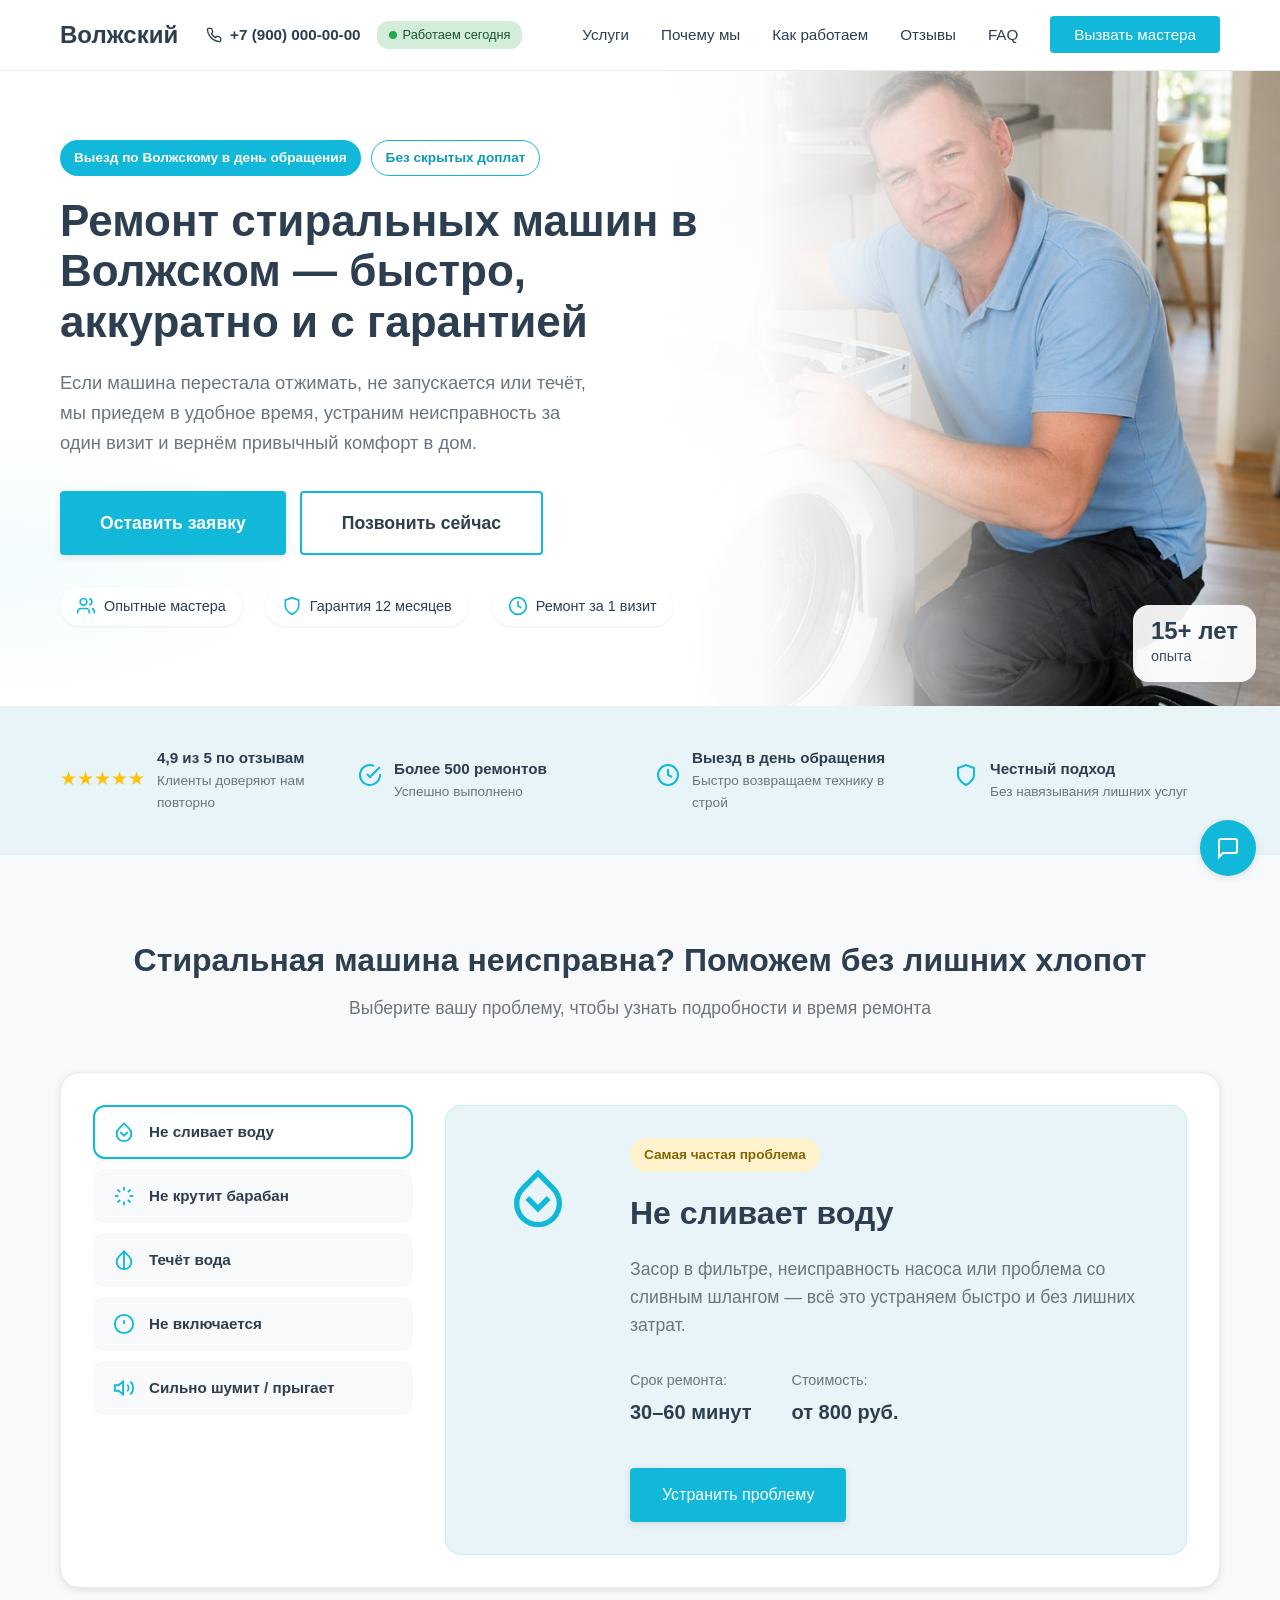
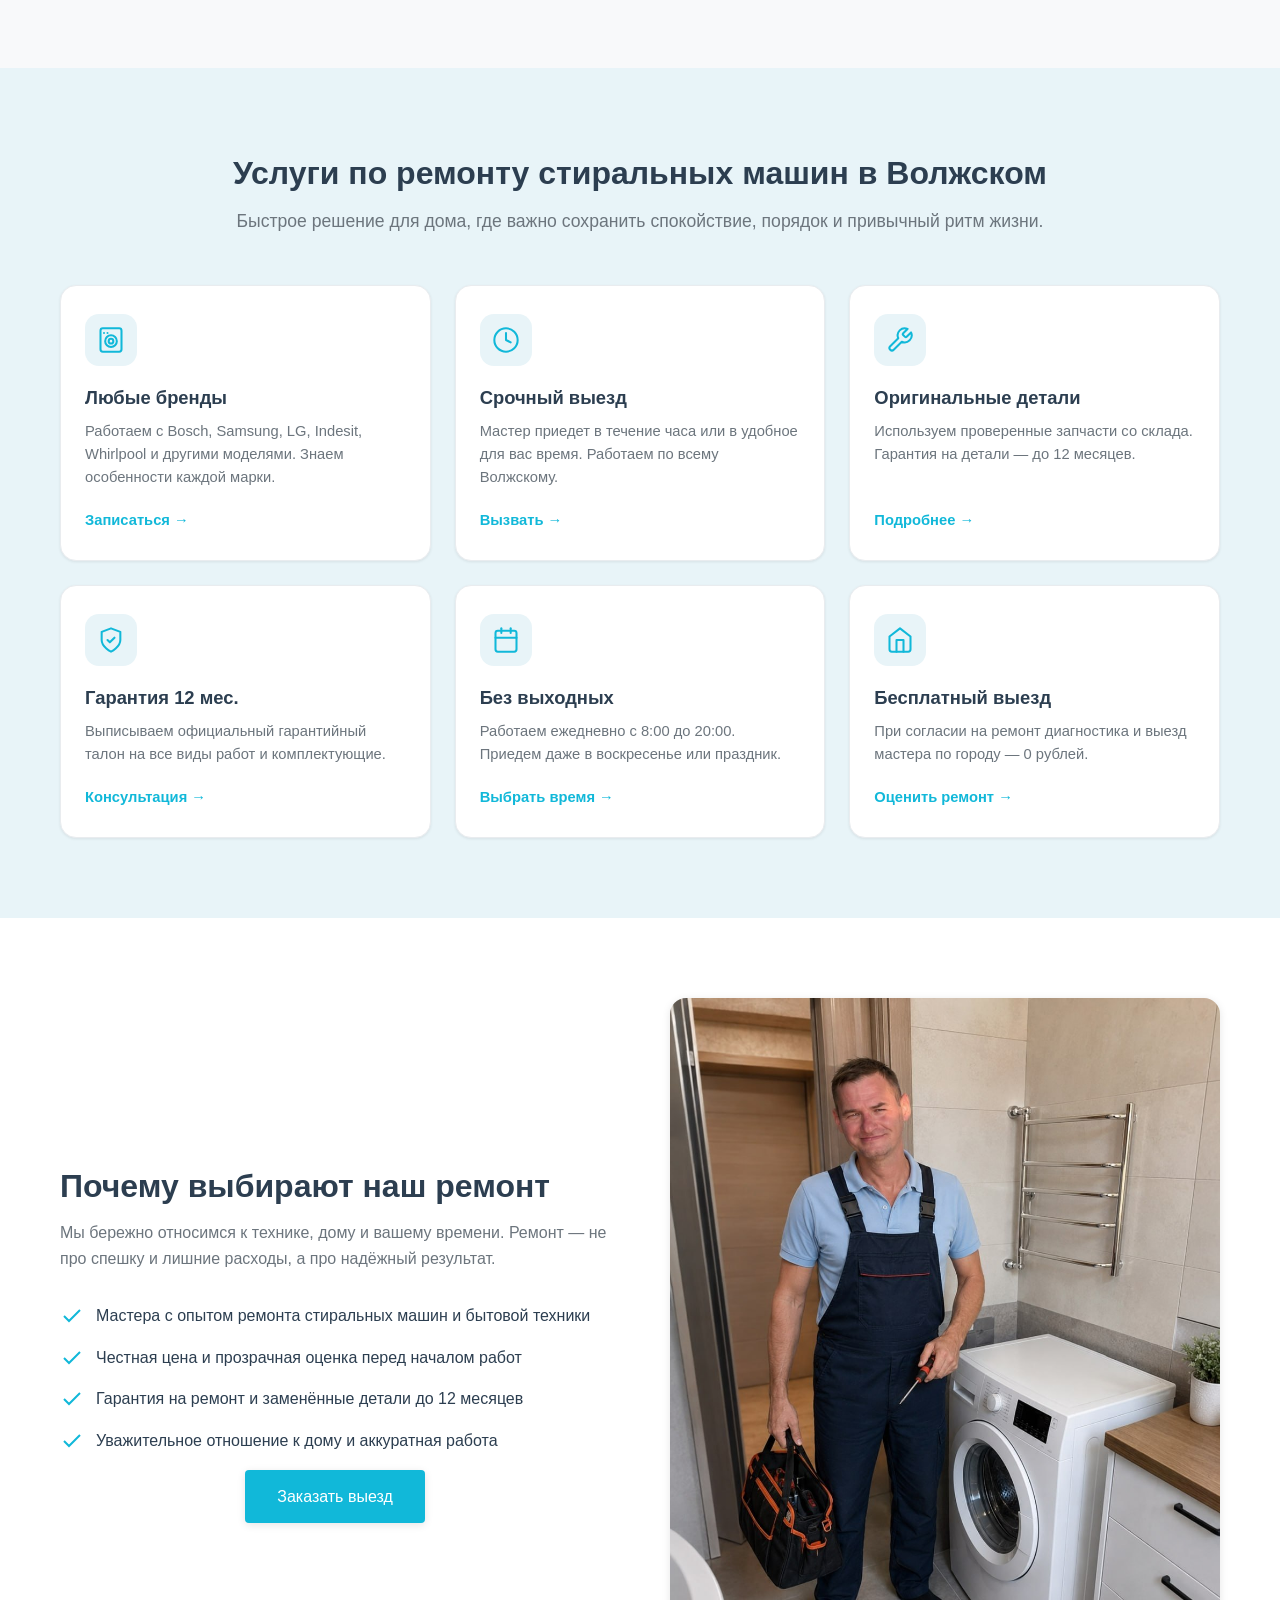
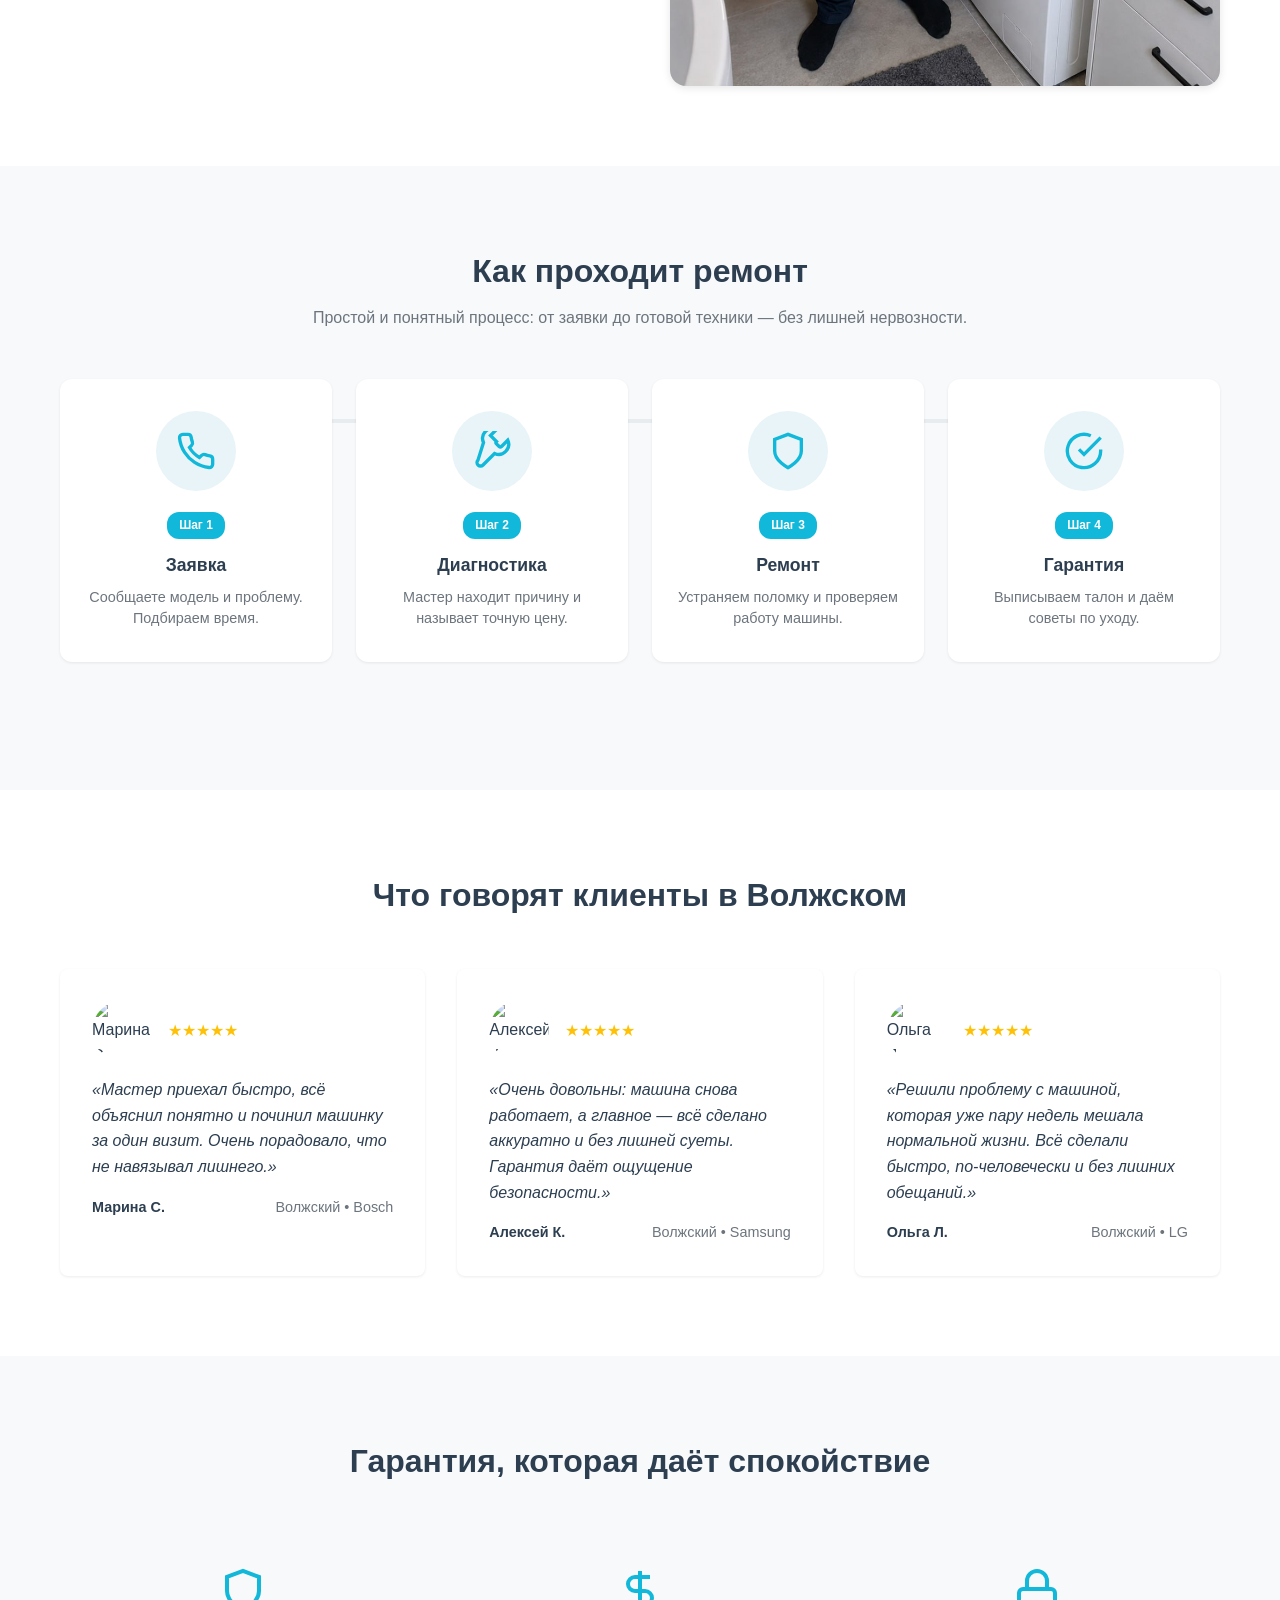
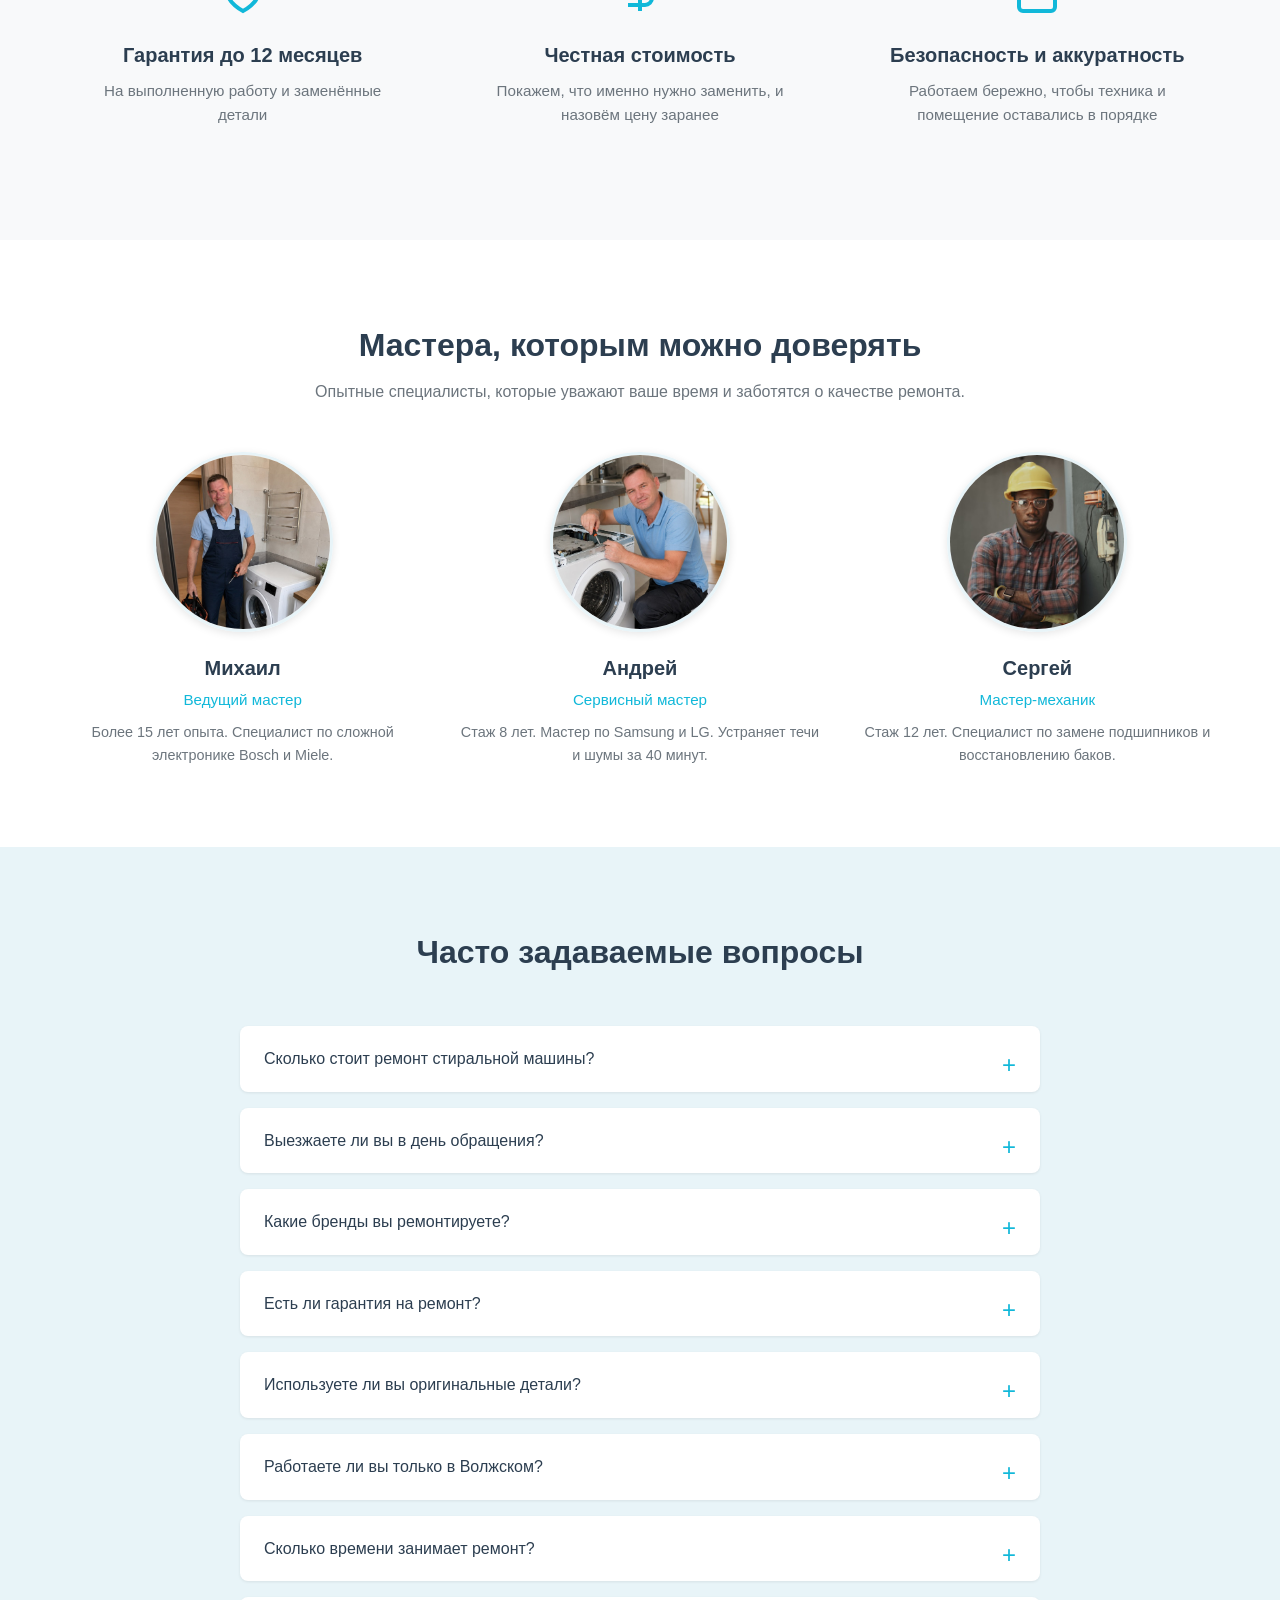
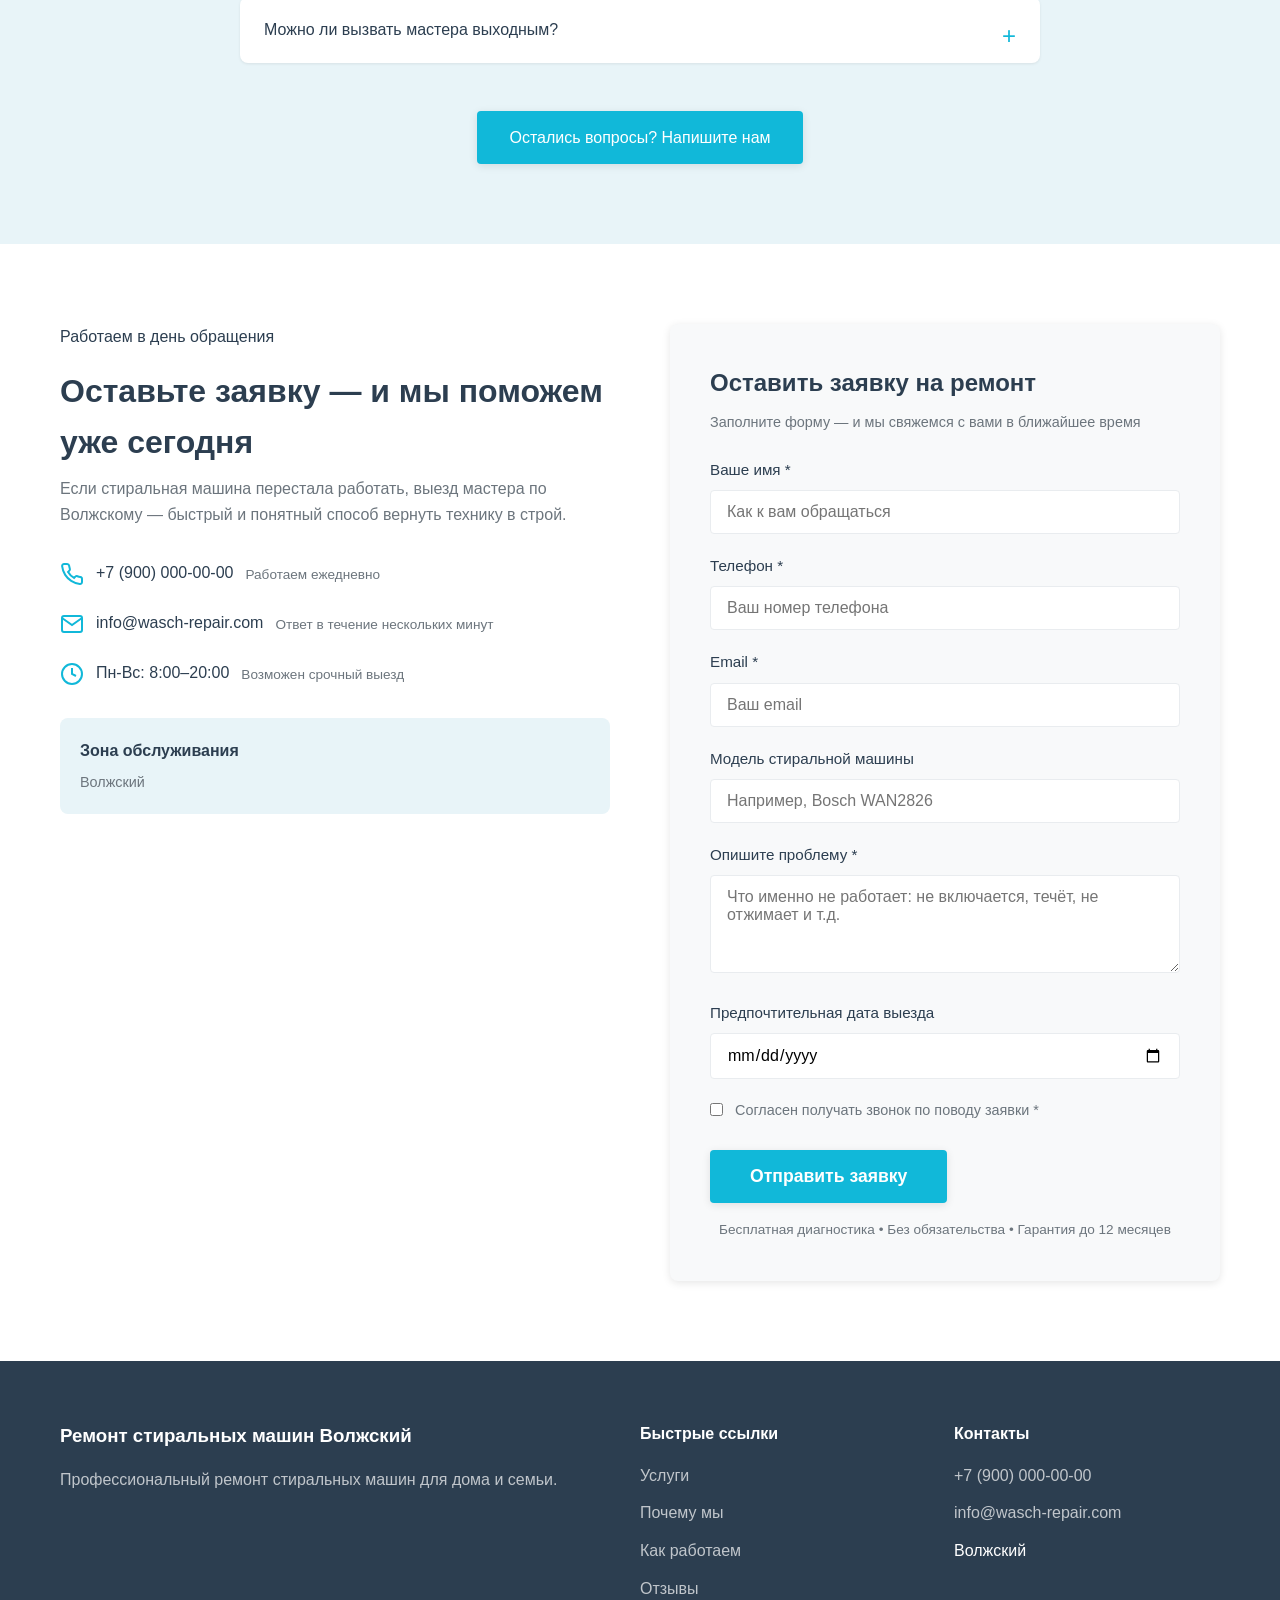
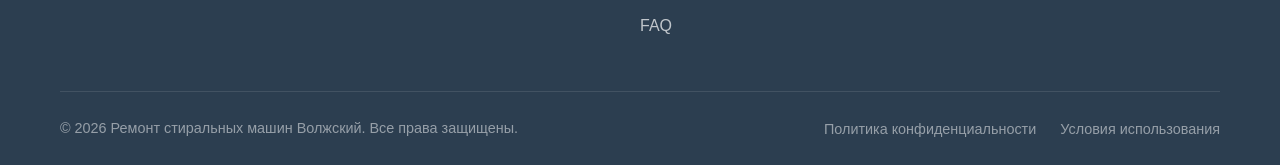
==== index.html @ 31853ef2 "first commit" ====
<!DOCTYPE html>
<html lang="ru">
<head>
    <meta charset="UTF-8">
    <meta name="viewport" content="width=device-width, initial-scale=1.0">
    <title>Ремонт стиральных машин в Волжском | Выезд мастера в день обращения | Гарантия до 12 месяцев</title>
    <meta name="description" content="Ремонт стиральных машин в Волжском. Быстро устраняем поломки, выезжаем в день обращения, используем оригинальные запчасти и даём гарантию до 12 месяцев.">
    <meta name="keywords" content="ремонт стиральных машин Волжский, ремонт стиральных машин в Волжском, мастер по стиральным машинам, выезд мастера, сервис стиральных машин">
    <link rel="canonical" href="https://wasch-repair.com/">
    
    <meta property="og:title" content="Ремонт стиральных машин в Волжском | Быстро и надежно">
    <meta property="og:description" content="Профессиональный ремонт стиральных машин в Волжском. Честная диагностика, выезд мастера и гарантия на работу.">
    <meta property="og:type" content="website">
    <meta property="og:url" content="https://wasch-repair.com/">
    <meta property="og:image" content="https://wasch-repair.com/images/og-image.jpg">
    <meta property="og:locale" content="ru_RU">
    
    <meta name="twitter:card" content="summary_large_image">
    <meta name="twitter:title" content="Ремонт стиральных машин в Волжском | Быстро и надежно">
    <meta name="twitter:description" content="Профессиональный ремонт стиральных машин в Волжском. Выезд мастера, честная цена и гарантия до 12 месяцев.">
    <meta name="twitter:image" content="https://wasch-repair.com/images/twitter-image.jpg">
    
    <meta name="robots" content="index, follow">
    <meta name="theme-color" content="#11B8D9">
    
    <link rel="stylesheet" href="styles.css">
    
    <script type="application/ld+json">
    {
        "@context": "https://schema.org",
        "@type": "LocalBusiness",
        "name": "Ремонт стиральных машин Волжский",
        "description": "Профессиональный ремонт стиральных машин в Волжском с выездом мастера и гарантией до 12 месяцев",
        "url": "https://wasch-repair.com/",
        "telephone": "+7-900-000-00-00",
        "address": {
            "@type": "PostalAddress",
            "streetAddress": "Волжский",
            "addressLocality": "Волжский",
            "postalCode": "404110",
            "addressCountry": "RU"
        },
        "areaServed": [
            {
                "@type": "City",
                "name": "Волжский"
            }
        ],
        "openingHours": "Mo-Su 08:00-20:00",
        "priceRange": "$$"
    }
    </script>
</head>
<body>
    <header class="header">
        <nav class="nav" role="navigation" aria-label="Основная навигация">
            <div class="container">
                <a href="#" class="logo">Волжский</a>
                <div class="nav-phone">
                    <a href="tel:+79000000000" class="phone-link">
                        <svg width="16" height="16" viewBox="0 0 24 24" fill="none" stroke="currentColor" stroke-width="2">
                            <path d="M22 16.92v3a2 2 0 0 1-2.18 2 19.79 19.79 0 0 1-8.63-3.07 19.5 19.5 0 0 1-6-6 19.79 19.79 0 0 1-3.07-8.67A2 2 0 0 1 4.11 2h3a2 2 0 0 1 2 1.72 12.84 12.84 0 0 0 .7 2.81 2 2 0 0 1-.45 2.11L8.09 9.91a16 16 0 0 0 6 6l1.27-1.27a2 2 0 0 1 2.11-.45 12.84 12.84 0 0 0 2.81.7A2 2 0 0 1 22 16.92z"/>
                        </svg>
                        +7 (900) 000-00-00
                    </a>
                    <span class="status-indicator">Работаем сегодня</span>
                </div>
                <ul class="nav-menu">
                    <li><a href="#services">Услуги</a></li>
                    <li><a href="#advantages">Почему мы</a></li>
                    <li><a href="#process">Как работаем</a></li>
                    <li><a href="#reviews">Отзывы</a></li>
                    <li><a href="#faq">FAQ</a></li>
                    <li><a href="#" class="nav-cta open-popup">Вызвать мастера</a></li>
                </ul>
                <button class="nav-toggle" aria-label="Открыть меню" aria-expanded="false">
                    <span></span>
                    <span></span>
                    <span></span>
                </button>
            </div>
        </nav>
    </header>

    <main>
        <section class="hero">
            <div class="hero-bg"></div>
            <div class="container">
                <div class="hero-wrapper">
                    <div class="hero-content">
                        <div class="hero-topline">
                            <span class="urgency-badge" id="heroBadge1">Выезд по Волжскому в день обращения</span>
                            <span class="urgency-badge badge-outline" id="heroBadge2">Без скрытых доплат</span>
                        </div>
                        <h1>Ремонт стиральных машин в Волжском — быстро, аккуратно и с гарантией</h1>
                        <p>Если машина перестала отжимать, не запускается или течёт, мы приедем в удобное время, устраним неисправность за один визит и вернём привычный комфорт в дом.</p>
                        <div class="hero-cta">
                            <a href="#" class="btn btn-primary btn-large open-popup">Оставить заявку</a>
                            <a href="tel:+79000000000" class="btn btn-secondary btn-large">Позвонить сейчас</a>
                        </div>
                        <div class="trust-indicators">
                            <div class="trust-item">
                                <svg width="20" height="20" viewBox="0 0 24 24" fill="none" stroke="currentColor" stroke-width="2" aria-hidden="true">
                                    <path d="M16 21v-2a4 4 0 0 0-4-4H6a4 4 0 0 0-4 4v2"/>
                                    <circle cx="9" cy="7" r="4"/>
                                    <path d="M22 21v-2a4 4 0 0 0-3-3.87"/>
                                    <path d="M16 3.13a4 4 0 0 1 0 7.75"/>
                                </svg>
                                <span>Опытные мастера</span>
                            </div>
                            <div class="trust-item">
                                <svg width="20" height="20" viewBox="0 0 24 24" fill="none" stroke="currentColor" stroke-width="2" aria-hidden="true">
                                    <path d="M12 22s8-4 8-10V5l-8-3-8 3v7c0 6 8 10 8 10z"/>
                                </svg>
                                <span>Гарантия 12 месяцев</span>
                            </div>
                            <div class="trust-item">
                                <svg width="20" height="20" viewBox="0 0 24 24" fill="none" stroke="currentColor" stroke-width="2" aria-hidden="true">
                                    <circle cx="12" cy="12" r="10"/>
                                    <polyline points="12 6 12 12 16 14"/>
                                </svg>
                                <span>Ремонт за 1 визит</span>
                            </div>
                        </div>
                    </div>
                </div>
            </div>
            <div class="hero-media">
                <img src="img/photo_2026-08-08_15-05-25.jpg" alt="Мастер ремонтирует стиральную машину на дому" loading="eager" width="600" height="500">
                <div class="experience-badge">
                    <strong>15+ лет</strong>
                    <span>опыта</span>
                </div>
            </div>
        </section>

        <section class="trust-bar">
            <div class="container">
                <div class="trust-bar-items">
                    <div class="trust-bar-item">
                        <div class="trust-bar-icon">★★★★★</div>
                        <div class="trust-bar-text">
                            <strong>4,9 из 5 по отзывам</strong>
                            <span>Клиенты доверяют нам повторно</span>
                        </div>
                    </div>
                    <div class="trust-bar-item">
                        <div class="trust-bar-icon">
                            <svg width="24" height="24" viewBox="0 0 24 24" fill="none" stroke="currentColor" stroke-width="2">
                                <path d="M22 11.08V12a10 10 0 1 1-5.93-9.14"/>
                                <polyline points="22 4 12 14.01 9 11.01"/>
                            </svg>
                        </div>
                        <div class="trust-bar-text">
                            <strong>Более 500 ремонтов</strong>
                            <span>Успешно выполнено</span>
                        </div>
                    </div>
                    <div class="trust-bar-item">
                        <div class="trust-bar-icon">
                            <svg width="24" height="24" viewBox="0 0 24 24" fill="none" stroke="currentColor" stroke-width="2">
                                <circle cx="12" cy="12" r="10"/>
                                <polyline points="12 6 12 12 16 14"/>
                            </svg>
                        </div>
                        <div class="trust-bar-text">
                            <strong>Выезд в день обращения</strong>
                            <span>Быстро возвращаем технику в строй</span>
                        </div>
                    </div>
                    <div class="trust-bar-item">
                        <div class="trust-bar-icon">
                            <svg width="24" height="24" viewBox="0 0 24 24" fill="none" stroke="currentColor" stroke-width="2">
                                <path d="M12 22s8-4 8-10V5l-8-3-8 3v7c0 6 8 10 8 10z"/>
                            </svg>
                        </div>
                        <div class="trust-bar-text">
                            <strong>Честный подход</strong>
                            <span>Без навязывания лишних услуг</span>
                        </div>
                    </div>
                </div>
            </div>
        </section>

        <section class="problem">
            <div class="container">
                <div class="section-header">
                    <h2>Стиральная машина неисправна? Поможем без лишних хлопот</h2>
                    <p>Выберите вашу проблему, чтобы узнать подробности и время ремонта</p>
                </div>
                
                <div class="problem-interactive" role="tablist" aria-label="Выбор неисправности">
                    <div class="problem-selector">
                        <button class="problem-btn active" type="button" role="tab" aria-selected="true" aria-controls="problemDisplay" data-problem="no-drain">
                            <svg width="24" height="24" viewBox="0 0 24 24" fill="none" stroke="currentColor" stroke-width="2"><path d="M12 2.69l5.66 5.66a8 8 0 1 1-11.31 0z"/><path d="M16 12l-4 4-4-4"/></svg>
                            <span>Не сливает воду</span>
                        </button>
                        <button class="problem-btn" type="button" role="tab" aria-selected="false" aria-controls="problemDisplay" data-problem="no-spin">
                            <svg width="24" height="24" viewBox="0 0 24 24" fill="none" stroke="currentColor" stroke-width="2"><path d="M12 2v4"/><path d="M12 18v4"/><path d="M4.93 4.93l2.83 2.83"/><path d="M16.24 16.24l2.83 2.83"/><path d="M2 12h4"/><path d="M18 12h4"/><path d="M4.93 19.07l2.83-2.83"/><path d="M16.24 7.76l2.83-2.83"/></svg>
                            <span>Не крутит барабан</span>
                        </button>
                        <button class="problem-btn" type="button" role="tab" aria-selected="false" aria-controls="problemDisplay" data-problem="leak">
                            <svg width="24" height="24" viewBox="0 0 24 24" fill="none" stroke="currentColor" stroke-width="2"><path d="M12 2.69l5.66 5.66a8 8 0 1 1-11.31 0z"/><path d="M12 2v20"/></svg>
                            <span>Течёт вода</span>
                        </button>
                        <button class="problem-btn" type="button" role="tab" aria-selected="false" aria-controls="problemDisplay" data-problem="no-power">
                            <svg width="24" height="24" viewBox="0 0 24 24" fill="none" stroke="currentColor" stroke-width="2"><circle cx="12" cy="12" r="10"/><line x1="12" y1="8" x2="12" y2="12"/><line x1="12" y1="16" x2="12.01" y2="16"/></svg>
                            <span>Не включается</span>
                        </button>
                        <button class="problem-btn" type="button" role="tab" aria-selected="false" aria-controls="problemDisplay" data-problem="noise">
                            <svg width="24" height="24" viewBox="0 0 24 24" fill="none" stroke="currentColor" stroke-width="2"><path d="M11 5L6 9H2v6h4l5 4V5z"/><path d="M19.07 4.93a10 10 0 0 1 0 14.14M15.54 8.46a5 5 0 0 1 0 7.07"/></svg>
                            <span>Сильно шумит / прыгает</span>
                        </button>
                    </div>
                    
                    <div class="problem-display" id="problemDisplay" role="tabpanel" aria-live="polite">
                        <div class="display-content">
                            <div class="display-icon">
                                <svg width="64" height="64" viewBox="0 0 24 24" fill="none" stroke="currentColor" stroke-width="2"><path d="M12 2.69l5.66 5.66a8 8 0 1 1-11.31 0z"/><path d="M16 12l-4 4-4-4"/></svg>
                            </div>
                            <div class="display-text">
                                <div class="featured-tag">Самая частая проблема</div>
                                <h3>Не сливает воду</h3>
                                <p>Засор в фильтре, неисправность насоса или проблема со сливным шлангом — всё это устраняем быстро и без лишних затрат.</p>
                                <div class="repair-stats">
                                    <div class="stat-item">
                                        <span>Срок ремонта:</span>
                                        <strong>30–60 минут</strong>
                                    </div>
                                    <div class="stat-item">
                                        <span>Стоимость:</span>
                                        <strong>от 800 руб.</strong>
                                    </div>
                                </div>
                                <a href="#" class="btn btn-primary open-popup">Устранить проблему</a>
                            </div>
                        </div>
                    </div>
                </div>
            </div>
        </section>

        <section id="services" class="services">
            <div class="container">
                <div class="section-header">
                    <h2>Услуги по ремонту стиральных машин в Волжском</h2>
                    <p>Быстрое решение для дома, где важно сохранить спокойствие, порядок и привычный ритм жизни.</p>
                </div>
                <div class="services-grid">
                    <article class="service-card">
                        <div class="service-icon-box" aria-hidden="true">
                            <svg width="28" height="28" viewBox="0 0 24 24" fill="none" stroke="currentColor" stroke-width="1.75" stroke-linecap="round" stroke-linejoin="round">
                                <rect x="3" y="2" width="18" height="20" rx="2"/>
                                <circle cx="12" cy="13" r="5"/>
                                <circle cx="12" cy="13" r="2"/>
                                <line x1="6" y1="6" x2="6.01" y2="6"/>
                                <line x1="9" y1="6" x2="9.01" y2="6"/>
                            </svg>
                        </div>
                        <h3>Любые бренды</h3>
                        <p>Работаем с Bosch, Samsung, LG, Indesit, Whirlpool и другими моделями. Знаем особенности каждой марки.</p>
                        <a href="#" class="service-link open-popup">Записаться →</a>
                    </article>
                    <article class="service-card">
                        <div class="service-icon-box" aria-hidden="true">
                            <svg width="28" height="28" viewBox="0 0 24 24" fill="none" stroke="currentColor" stroke-width="1.75" stroke-linecap="round" stroke-linejoin="round">
                                <circle cx="12" cy="12" r="10"/>
                                <polyline points="12 6 12 12 16 14"/>
                            </svg>
                        </div>
                        <h3>Срочный выезд</h3>
                        <p>Мастер приедет в течение часа или в удобное для вас время. Работаем по всему Волжскому.</p>
                        <a href="#" class="service-link open-popup">Вызвать →</a>
                    </article>
                    <article class="service-card">
                        <div class="service-icon-box" aria-hidden="true">
                            <svg width="28" height="28" viewBox="0 0 24 24" fill="none" stroke="currentColor" stroke-width="1.75" stroke-linecap="round" stroke-linejoin="round">
                                <path d="M14.7 6.3a1 1 0 0 0 0 1.4l1.6 1.6a1 1 0 0 0 1.4 0l3.77-3.77a6 6 0 0 1-7.94 7.94l-6.91 6.91a2.12 2.12 0 0 1-3-3l6.91-6.91a6 6 0 0 1 7.94-7.94l-3.76 3.76z"/>
                            </svg>
                        </div>
                        <h3>Оригинальные детали</h3>
                        <p>Используем проверенные запчасти со склада. Гарантия на детали — до 12 месяцев.</p>
                        <a href="#" class="service-link open-popup">Подробнее →</a>
                    </article>
                    <article class="service-card">
                        <div class="service-icon-box" aria-hidden="true">
                            <svg width="28" height="28" viewBox="0 0 24 24" fill="none" stroke="currentColor" stroke-width="1.75" stroke-linecap="round" stroke-linejoin="round">
                                <path d="M12 22s8-4 8-10V5l-8-3-8 3v7c0 6 8 10 8 10z"/>
                                <polyline points="9 12 11 14 15 10"/>
                            </svg>
                        </div>
                        <h3>Гарантия 12 мес.</h3>
                        <p>Выписываем официальный гарантийный талон на все виды работ и комплектующие.</p>
                        <a href="#" class="service-link open-popup">Консультация →</a>
                    </article>
                    <article class="service-card">
                        <div class="service-icon-box" aria-hidden="true">
                            <svg width="28" height="28" viewBox="0 0 24 24" fill="none" stroke="currentColor" stroke-width="1.75" stroke-linecap="round" stroke-linejoin="round">
                                <rect x="3" y="4" width="18" height="18" rx="2"/>
                                <line x1="16" y1="2" x2="16" y2="6"/>
                                <line x1="8" y1="2" x2="8" y2="6"/>
                                <line x1="3" y1="10" x2="21" y2="10"/>
                            </svg>
                        </div>
                        <h3>Без выходных</h3>
                        <p>Работаем ежедневно с 8:00 до 20:00. Приедем даже в воскресенье или праздник.</p>
                        <a href="#" class="service-link open-popup">Выбрать время →</a>
                    </article>
                    <article class="service-card">
                        <div class="service-icon-box" aria-hidden="true">
                            <svg width="28" height="28" viewBox="0 0 24 24" fill="none" stroke="currentColor" stroke-width="1.75" stroke-linecap="round" stroke-linejoin="round">
                                <path d="M3 9l9-7 9 7v11a2 2 0 0 1-2 2H5a2 2 0 0 1-2-2z"/>
                                <polyline points="9 22 9 12 15 12 15 22"/>
                            </svg>
                        </div>
                        <h3>Бесплатный выезд</h3>
                        <p>При согласии на ремонт диагностика и выезд мастера по городу — 0 рублей.</p>
                        <a href="#" class="service-link open-popup">Оценить ремонт →</a>
                    </article>
                </div>
            </div>
        </section>

        <section id="advantages" class="advantages">
            <div class="container">
                <div class="advantages-content">
                    <div class="advantages-text">
                        <h2>Почему выбирают наш ремонт</h2>
                        <p>Мы бережно относимся к технике, дому и вашему времени. Ремонт — не про спешку и лишние расходы, а про надёжный результат.</p>
                        <ul class="advantages-list">
                            <li>
                                <svg width="24" height="24" viewBox="0 0 24 24" fill="none" stroke="currentColor" stroke-width="2">
                                    <polyline points="20 6 9 17 4 12"/>
                                </svg>
                                <span>Мастера с опытом ремонта стиральных машин и бытовой техники</span>
                            </li>
                            <li>
                                <svg width="24" height="24" viewBox="0 0 24 24" fill="none" stroke="currentColor" stroke-width="2">
                                    <polyline points="20 6 9 17 4 12"/>
                                </svg>
                                <span>Честная цена и прозрачная оценка перед началом работ</span>
                            </li>
                            <li>
                                <svg width="24" height="24" viewBox="0 0 24 24" fill="none" stroke="currentColor" stroke-width="2">
                                    <polyline points="20 6 9 17 4 12"/>
                                </svg>
                                <span>Гарантия на ремонт и заменённые детали до 12 месяцев</span>
                            </li>
                            <li>
                                <svg width="24" height="24" viewBox="0 0 24 24" fill="none" stroke="currentColor" stroke-width="2">
                                    <polyline points="20 6 9 17 4 12"/>
                                </svg>
                                <span>Уважительное отношение к дому и аккуратная работа</span>
                            </li>
                        </ul>
                        <div class="section-cta">
                            <a href="#" class="btn btn-primary open-popup">Заказать выезд</a>
                        </div>
                    </div>
                    <div class="advantages-image">
                        <img src="img/photo-work.jpg" alt="Мастер с инструментами готов к выезду" loading="lazy" width="500" height="600" id="advantagesImage">
                    </div>
                </div>
            </div>
        </section>

        <section id="process" class="process">
            <div class="container">
                <h2>Как проходит ремонт</h2>
                <p>Простой и понятный процесс: от заявки до готовой техники — без лишней нервозности.</p>
                <div class="process-timeline">
                    <div class="timeline-line"></div>
                    <div class="process-card">
                        <div class="process-visual">
                            <svg width="40" height="40" viewBox="0 0 24 24" fill="none" stroke="currentColor" stroke-width="2">
                                <path d="M22 16.92v3a2 2 0 0 1-2.18 2 19.79 19.79 0 0 1-8.63-3.07 19.5 19.5 0 0 1-6-6 19.79 19.79 0 0 1-3.07-8.67A2 2 0 0 1 4.11 2h3a2 2 0 0 1 2 1.72 12.84 12.84 0 0 0 .7 2.81 2 2 0 0 1-.45 2.11L8.09 9.91a16 16 0 0 0 6 6l1.27-1.27a2 2 0 0 1 2.11-.45 12.84 12.84 0 0 0 2.81.7A2 2 0 0 1 22 16.92z"/>
                            </svg>
                        </div>
                        <div class="process-content">
                            <div class="step-badge">Шаг 1</div>
                            <h3>Заявка</h3>
                            <p>Сообщаете модель и проблему. Подбираем время.</p>
                        </div>
                    </div>
                    <div class="process-card">
                        <div class="process-visual">
                            <svg width="40" height="40" viewBox="0 0 24 24" fill="none" stroke="currentColor" stroke-width="2">
                                <path d="M14.7 6.3a1 1 0 0 0 0 1.4l1.6 1.6a1 1 0 0 0 1.4 0l3.77-3.77a6 6 0 0 1-7.94 7.94l-6.91 6.91a2.12 2.12 0 0 1-3-3L6.91 6.91a6 6 0 0 1 7.94-7.94l-3.76 3.76z"/>
                            </svg>
                        </div>
                        <div class="process-content">
                            <div class="step-badge">Шаг 2</div>
                            <h3>Диагностика</h3>
                            <p>Мастер находит причину и называет точную цену.</p>
                        </div>
                    </div>
                    <div class="process-card">
                        <div class="process-visual">
                            <svg width="40" height="40" viewBox="0 0 24 24" fill="none" stroke="currentColor" stroke-width="2">
                                <path d="M12 22s8-4 8-10V5l-8-3-8 3v7c0 6 8 10 8 10z"/>
                            </svg>
                        </div>
                        <div class="process-content">
                            <div class="step-badge">Шаг 3</div>
                            <h3>Ремонт</h3>
                            <p>Устраняем поломку и проверяем работу машины.</p>
                        </div>
                    </div>
                    <div class="process-card">
                        <div class="process-visual">
                            <svg width="40" height="40" viewBox="0 0 24 24" fill="none" stroke="currentColor" stroke-width="2">
                                <path d="M22 11.08V12a10 10 0 1 1-5.93-9.14"/>
                                <polyline points="22 4 12 14.01 9 11.01"/>
                            </svg>
                        </div>
                        <div class="process-content">
                            <div class="step-badge">Шаг 4</div>
                            <h3>Гарантия</h3>
                            <p>Выписываем талон и даём советы по уходу.</p>
                        </div>
                    </div>
                </div>
            </div>
        </section>

        <section id="reviews" class="reviews">
            <div class="container">
                <h2>Что говорят клиенты в Волжском</h2>
                <div class="reviews-grid">
                    <article class="review-card">
                        <div class="review-header">
                            <div class="review-avatar">
                                <img src="https://images.unsplash.com/photo-1494790108377-be9c29b29330?w=60&h=60&fit=crop&crop=face" alt="Марина С." loading="lazy" width="60" height="60">
                            </div>
                            <div class="review-rating">
                                ★★★★★
                            </div>
                        </div>
                        <p>«Мастер приехал быстро, всё объяснил понятно и починил машинку за один визит. Очень порадовало, что не навязывал лишнего.»</p>
                        <div class="review-author">
                            <span>Марина С.</span>
                            <span>Волжский • Bosch</span>
                        </div>
                    </article>
                    <article class="review-card">
                        <div class="review-header">
                            <div class="review-avatar">
                                <img src="https://images.unsplash.com/photo-1507003211169-0a1dd7228f2d?w=60&h=60&fit=crop&crop=face" alt="Алексей К." loading="lazy" width="60" height="60">
                            </div>
                            <div class="review-rating">
                                ★★★★★
                            </div>
                        </div>
                        <p>«Очень довольны: машина снова работает, а главное — всё сделано аккуратно и без лишней суеты. Гарантия даёт ощущение безопасности.»</p>
                        <div class="review-author">
                            <span>Алексей К.</span>
                            <span>Волжский • Samsung</span>
                        </div>
                    </article>
                    <article class="review-card">
                        <div class="review-header">
                            <div class="review-avatar">
                                <img src="https://images.unsplash.com/photo-1438761681033-6461ffad8d80?w=60&h=60&fit=crop&crop=face" alt="Ольга Л." loading="lazy" width="60" height="60">
                            </div>
                            <div class="review-rating">
                                ★★★★★
                            </div>
                        </div>
                        <p>«Решили проблему с машиной, которая уже пару недель мешала нормальной жизни. Всё сделали быстро, по-человечески и без лишних обещаний.»</p>
                        <div class="review-author">
                            <span>Ольга Л.</span>
                            <span>Волжский • LG</span>
                        </div>
                    </article>
                </div>
            </div>
        </section>

        <section class="guarantees">
            <div class="container">
                <h2>Гарантия, которая даёт спокойствие</h2>
                <div class="guarantees-grid">
                    <div class="guarantee-item">
                        <svg width="48" height="48" viewBox="0 0 24 24" fill="none" stroke="currentColor" stroke-width="2">
                            <path d="M12 22s8-4 8-10V5l-8-3-8 3v7c0 6 8 10 8 10z"/>
                        </svg>
                        <h3>Гарантия до 12 месяцев</h3>
                        <p>На выполненную работу и заменённые детали</p>
                    </div>
                    <div class="guarantee-item">
                        <svg width="48" height="48" viewBox="0 0 24 24" fill="none" stroke="currentColor" stroke-width="2">
                            <path d="M12 2v20M17 5H9.5a3.5 3.5 0 0 0 0 7h5a3.5 3.5 0 0 1 0 7H6"/>
                        </svg>
                        <h3>Честная стоимость</h3>
                        <p>Покажем, что именно нужно заменить, и назовём цену заранее</p>
                    </div>
                    <div class="guarantee-item">
                        <svg width="48" height="48" viewBox="0 0 24 24" fill="none" stroke="currentColor" stroke-width="2">
                            <rect x="3" y="11" width="18" height="11" rx="2" ry="2"/>
                            <path d="M7 11V7a5 5 0 0 1 10 0v4"/>
                        </svg>
                        <h3>Безопасность и аккуратность</h3>
                        <p>Работаем бережно, чтобы техника и помещение оставались в порядке</p>
                    </div>
                </div>
            </div>
        </section>

        <section class="team">
            <div class="container">
                <h2>Мастера, которым можно доверять</h2>
                <p>Опытные специалисты, которые уважают ваше время и заботятся о качестве ремонта.</p>
                <div class="team-grid" id="teamGrid">
                    <div class="team-member">
                        <div class="team-photo">
                            <img src="img/photo-work.jpg" alt="Михаил — ведущий мастер" loading="lazy" width="200" height="200">
                        </div>
                        <h3>Михаил</h3>
                        <p class="team-role">Ведущий мастер</p>
                        <p class="team-bio">Более 15 лет опыта. Специалист по сложной электронике Bosch и Miele.</p>
                    </div>
                    <div class="team-member">
                        <div class="team-photo">
                            <img src="img/photo_2026-08-08_15-05-25.jpg" alt="Андрей — сервисный мастер" loading="lazy" width="200" height="200">
                        </div>
                        <h3>Андрей</h3>
                        <p class="team-role">Сервисный мастер</p>
                        <p class="team-bio">Стаж 8 лет. Мастер по Samsung и LG. Устраняет течи и шумы за 40 минут.</p>
                    </div>
                    <div class="team-member">
                        <div class="team-photo">
                            <img src="img/team-sergey.jpg" alt="Сергей — мастер-механик" loading="lazy" width="200" height="200">
                        </div>
                        <h3>Сергей</h3>
                        <p class="team-role">Мастер-механик</p>
                        <p class="team-bio">Стаж 12 лет. Специалист по замене подшипников и восстановлению баков.</p>
                    </div>
                </div>
            </div>
        </section>

        <section id="faq" class="faq">
            <div class="container">
                <h2>Часто задаваемые вопросы</h2>
                <div class="faq-list">
                    <details class="faq-item">
                        <summary>Сколько стоит ремонт стиральной машины?</summary>
                        <p>Стоимость зависит от неисправности и типа деталей. Мы предварительно оцениваем проблему и называем цену до начала работ, без скрытых доплат.</p>
                    </details>
                    <details class="faq-item">
                        <summary>Выезжаете ли вы в день обращения?</summary>
                        <p>Да. Для большинства ремонтов мы стараемся приехать в этот же день, чтобы вы не ждали несколько дней без техники.</p>
                    </details>
                    <details class="faq-item">
                        <summary>Какие бренды вы ремонтируете?</summary>
                        <p>Работаем со стиральными машинами Bosch, Samsung, LG, Indesit, Whirlpool, Electrolux, Candy и многими другими.</p>
                    </details>
                    <details class="faq-item">
                        <summary>Есть ли гарантия на ремонт?</summary>
                        <p>Да. На выполненные работы и заменённые детали предоставляется гарантия до 12 месяцев.</p>
                    </details>
                    <details class="faq-item">
                        <summary>Используете ли вы оригинальные детали?</summary>
                        <p>Да. Мы используем качественные детали, чтобы ремонт был надёжным и служил долго.</p>
                    </details>
                    <details class="faq-item">
                        <summary>Работаете ли вы только в Волжском?</summary>
                        <p>Да, основная зона обслуживания — Волжский. Если у вас есть вопрос по адресу, уточните его у нашего менеджера.</p>
                    </details>
                    <details class="faq-item">
                        <summary>Сколько времени занимает ремонт?</summary>
                        <p>Большинство поломок устраняются за один визит. Время зависит от сложности и наличия нужной детали.</p>
                    </details>
                    <details class="faq-item">
                        <summary>Можно ли вызвать мастера выходным?</summary>
                        <p>Да. Мы подбираем удобное время и стараемся быть гибкими, чтобы ремонт не мешал вашему расписанию.</p>
                    </details>
                </div>
                <div class="section-cta">
                    <a href="#" class="btn btn-primary open-popup">Остались вопросы? Напишите нам</a>
                </div>
            </div>
        </section>

        <section id="contact" class="contact">
            <div class="container">
                <div class="contact-content">
                    <div class="contact-info">
                        <div class="contact-urgency">
                            <span class="urgency-badge-large">Работаем в день обращения</span>
                        </div>
                        <h2>Оставьте заявку — и мы поможем уже сегодня</h2>
                        <p>Если стиральная машина перестала работать, выезд мастера по Волжскому — быстрый и понятный способ вернуть технику в строй.</p>
                        <div class="contact-details">
                            <div class="contact-item">
                                <svg width="24" height="24" viewBox="0 0 24 24" fill="none" stroke="currentColor" stroke-width="2">
                                    <path d="M22 16.92v3a2 2 0 0 1-2.18 2 19.79 19.79 0 0 1-8.63-3.07 19.5 19.5 0 0 1-6-6 19.79 19.79 0 0 1-3.07-8.67A2 2 0 0 1 4.11 2h3a2 2 0 0 1 2 1.72 12.84 12.84 0 0 0 .7 2.81 2 2 0 0 1-.45 2.11L8.09 9.91a16 16 0 0 0 6 6l1.27-1.27a2 2 0 0 1 2.11-.45 12.84 12.84 0 0 0 2.81.7A2 2 0 0 1 22 16.92z"/>
                                </svg>
                                <a href="tel:+79000000000">+7 (900) 000-00-00</a>
                                <span class="contact-note">Работаем ежедневно</span>
                            </div>
                            <div class="contact-item">
                                <svg width="24" height="24" viewBox="0 0 24 24" fill="none" stroke="currentColor" stroke-width="2">
                                    <path d="M4 4h16c1.1 0 2 .9 2 2v12c0 1.1-.9 2-2 2H4c-1.1 0-2-.9-2-2V6c0-1.1.9-2 2-2z"/>
                                    <polyline points="22,6 12,13 2,6"/>
                                </svg>
                                <a href="mailto:info@wasch-repair.com">info@wasch-repair.com</a>
                                <span class="contact-note">Ответ в течение нескольких минут</span>
                            </div>
                            <div class="contact-item">
                                <svg width="24" height="24" viewBox="0 0 24 24" fill="none" stroke="currentColor" stroke-width="2">
                                    <circle cx="12" cy="12" r="10"/>
                                    <polyline points="12 6 12 12 16 14"/>
                                </svg>
                                <span>Пн-Вс: 8:00–20:00</span>
                                <span class="contact-note">Возможен срочный выезд</span>
                            </div>
                        </div>
                        <div class="service-areas">
                            <h4>Зона обслуживания</h4>
                            <p>Волжский</p>
                        </div>
                    </div>
                    <form class="contact-form" action="#" method="POST">
                        <h3>Оставить заявку на ремонт</h3>
                        <p class="form-subtitle">Заполните форму — и мы свяжемся с вами в ближайшее время</p>
                        <div class="form-group">
                            <label for="name">Ваше имя *</label>
                            <input type="text" id="name" name="name" required placeholder="Как к вам обращаться">
                        </div>
                        <div class="form-group">
                            <label for="phone">Телефон *</label>
                            <input type="tel" id="phone" name="phone" required placeholder="Ваш номер телефона">
                        </div>
                        <div class="form-group">
                            <label for="email">Email *</label>
                            <input type="email" id="email" name="email" required placeholder="Ваш email">
                        </div>
                        <div class="form-group">
                            <label for="model">Модель стиральной машины</label>
                            <input type="text" id="model" name="model" placeholder="Например, Bosch WAN2826">
                        </div>
                        <div class="form-group">
                            <label for="problem">Опишите проблему *</label>
                            <textarea id="problem" name="problem" rows="4" required placeholder="Что именно не работает: не включается, течёт, не отжимает и т.д."></textarea>
                        </div>
                        <div class="form-group">
                            <label for="date">Предпочтительная дата выезда</label>
                            <input type="date" id="date" name="date">
                        </div>
                        <div class="form-group checkbox-group">
                            <input type="checkbox" id="consent" name="consent" required>
                            <label for="consent">Согласен получать звонок по поводу заявки *</label>
                        </div>
                        <button type="submit" class="btn btn-primary btn-large">Отправить заявку</button>
                        <p class="form-note">Бесплатная диагностика • Без обязательства • Гарантия до 12 месяцев</p>
                    </form>
                </div>
            </div>
        </section>
    </main>

    <footer class="footer">
        <div class="container">
            <div class="footer-content">
                <div class="footer-section">
                    <h3>Ремонт стиральных машин Волжский</h3>
                    <p>Профессиональный ремонт стиральных машин для дома и семьи.</p>
                </div>
                <div class="footer-section">
                    <h4>Быстрые ссылки</h4>
                    <ul>
                        <li><a href="#services">Услуги</a></li>
                        <li><a href="#advantages">Почему мы</a></li>
                        <li><a href="#process">Как работаем</a></li>
                        <li><a href="#reviews">Отзывы</a></li>
                        <li><a href="#faq">FAQ</a></li>
                    </ul>
                </div>
                <div class="footer-section">
                    <h4>Контакты</h4>
                    <ul>
                        <li><a href="tel:+79000000000">+7 (900) 000-00-00</a></li>
                        <li><a href="mailto:info@wasch-repair.com">info@wasch-repair.com</a></li>
                        <li>Волжский</li>
                    </ul>
                </div>
            </div>
            <div class="footer-bottom">
                <p>&copy; 2026 Ремонт стиральных машин Волжский. Все права защищены.</p>
                <ul class="footer-legal">
                    <li><a href="#">Политика конфиденциальности</a></li>
                    <li><a href="#">Условия использования</a></li>
                </ul>
            </div>
        </div>
    </footer>

    <div class="floating-widget" id="floatingWidget">
        <button class="widget-toggle" id="widgetToggle" aria-label="Открыть форму заявки">
            <svg width="24" height="24" viewBox="0 0 24 24" fill="none" stroke="currentColor" stroke-width="2">
                <path d="M21 15a2 2 0 0 1-2 2H7l-4 4V5a2 2 0 0 1 2-2h14a2 2 0 0 1 2 2z"/>
            </svg>
        </button>
    </div>

    <div class="popup-modal" id="popupModal">
        <div class="popup-overlay" id="popupOverlay"></div>
        <div class="popup-content">
            <button class="popup-close" id="popupClose" aria-label="Закрыть">
                <svg width="24" height="24" viewBox="0 0 24 24" fill="none" stroke="currentColor" stroke-width="2">
                    <line x1="18" y1="6" x2="6" y2="18"/>
                    <line x1="6" y1="6" x2="18" y2="18"/>
                </svg>
            </button>
            <h3>Быстрая заявка</h3>
            <p>Оставьте свои контактные данные, и мы перезвоним вам в течение 15 минут</p>
            <form action="#" method="POST" class="popup-form">
                <div class="form-group">
                    <input type="text" name="name" placeholder="Ваше имя" required>
                </div>
                <div class="form-group">
                    <input type="tel" name="phone" placeholder="Ваш телефон" required>
                </div>
                <button type="submit" class="btn btn-primary btn-full">Отправить заявку</button>
            </form>
            <a href="#contact" class="popup-full-form">Опишите проблему в большой форме</a>
        </div>
    </div>

    <div class="mobile-cta" id="mobileCta">
        <a href="tel:+79000000000" class="btn btn-primary btn-full">
            <svg width="20" height="20" viewBox="0 0 24 24" fill="none" stroke="currentColor" stroke-width="2">
                <path d="M22 16.92v3a2 2 0 0 1-2.18 2 19.79 19.79 0 0 1-8.63-3.07 19.5 19.5 0 0 1-6-6 19.79 19.79 0 0 1-3.07-8.67A2 2 0 0 1 4.11 2h3a2 2 0 0 1 2 1.72 12.84 12.84 0 0 0 .7 2.81 2 2 0 0 1-.45 2.11L8.09 9.91a16 16 0 0 0 6 6l1.27-1.27a2 2 0 0 1 2.11-.45 12.84 12.84 0 0 0 2.81.7A2 2 0 0 1 22 16.92z"/>
            </svg>
            Позвонить
        </a>
    </div>

    <script src="script.js"></script>
</body>
</html>
---- styles.css ----
:root {
    --primary-white: #ffffff;
    --secondary-gray: #f8f9fa;
    --accent-color: #11B8D9;
    --accent-dark: #0e9ab8;
    --text-dark: #2c3e50;
    --text-light: #6c757d;
    --border-color: #e9ecef;
    --shadow-sm: 0 1px 3px rgba(0,0,0,0.08);
    --shadow-md: 0 2px 8px rgba(0,0,0,0.1);
    --shadow-lg: 0 4px 16px rgba(0,0,0,0.12);
    --transition: all 0.2s ease;
    --light-blue: #e8f4f8;
}

* {
    margin: 0;
    padding: 0;
    box-sizing: border-box;
}

html {
    scroll-behavior: smooth;
}

body {
    font-family: -apple-system, BlinkMacSystemFont, 'Segoe UI', Roboto, Oxygen, Ubuntu, sans-serif;
    line-height: 1.6;
    color: var(--text-dark);
    background-color: var(--primary-white);
    -webkit-font-smoothing: antialiased;
}

.container {
    max-width: 1200px;
    margin: 0 auto;
    padding: 0 20px;
}

img {
    max-width: 100%;
    height: auto;
    display: block;
}

a {
    color: var(--accent-color);
    text-decoration: none;
    transition: var(--transition);
}

a:hover {
    color: var(--accent-dark);
}

button {
    cursor: pointer;
    border: none;
    background: none;
    font-family: inherit;
}

.header {
    position: fixed;
    top: 0;
    left: 0;
    right: 0;
    background: var(--primary-white);
    border-bottom: 1px solid var(--border-color);
    z-index: 1000;
}

.nav {
    padding: 16px 0;
}

@media (max-width: 768px) {
    .nav {
        padding: 12px 0;
    }
}

.nav .container {
    display: flex;
    justify-content: space-between;
    align-items: center;
}

.logo {
    font-size: 1.5rem;
    font-weight: 600;
    color: var(--text-dark);
}

.nav-phone {
    display: flex;
    align-items: center;
    gap: 16px;
    margin-right: 32px;
}

.phone-link {
    display: flex;
    align-items: center;
    gap: 8px;
    color: var(--text-dark);
    font-weight: 600;
    font-size: 0.95rem;
}

.phone-link:hover {
    color: var(--accent-color);
}

.status-indicator {
    display: flex;
    align-items: center;
    gap: 6px;
    font-size: 0.8rem;
    color: #155724;
    background: #d4edda;
    padding: 4px 12px;
    border-radius: 12px;
}

.status-indicator::before {
    content: '';
    width: 8px;
    height: 8px;
    background: #28a745;
    border-radius: 50%;
    animation: pulse 2s infinite;
}

@keyframes pulse {
    0%, 100% { opacity: 1; }
    50% { opacity: 0.5; }
}

.nav-menu {
    display: flex;
    list-style: none;
    gap: 32px;
    align-items: center;
}

.nav-menu a {
    color: var(--text-dark);
    font-size: 0.95rem;
}

.nav-menu a:hover {
    color: var(--accent-color);
}

.nav-cta {
    background: var(--accent-color);
    color: var(--primary-white) !important;
    padding: 10px 24px;
    border-radius: 4px;
    font-weight: 500;
}

.nav-cta:hover {
    background: var(--accent-dark);
    color: var(--primary-white) !important;
}

.nav-toggle {
    display: none;
    flex-direction: column;
    gap: 4px;
    padding: 8px;
}

.nav-toggle span {
    width: 24px;
    height: 2px;
    background: var(--text-dark);
    transition: var(--transition);
}

.hero {
    position: relative;
    min-height: 650px;
    padding: 140px 0 80px;
    background: var(--primary-white);
    overflow: hidden;
}

.hero-bg {
    position: absolute;
    inset: 0;
    background:
        radial-gradient(
            ellipse 80% 60% at 100% 20%,
            rgba(17, 184, 217, 0.08) 0%,
            transparent 60%
        ),
        radial-gradient(
            ellipse 50% 40% at 0% 80%,
            rgba(17, 184, 217, 0.05) 0%,
            transparent 50%
        );
    pointer-events: none;
}

.hero-wrapper {
    position: relative;
    z-index: 5;
    min-height: 470px;
}

.hero-topline {
    display: flex;
    flex-wrap: wrap;
    gap: 10px;
    margin-bottom: 20px;
}

.urgency-badge {
    display: inline-flex;
    align-items: center;
    padding: 6px 14px;
    background: var(--accent-color);
    color: var(--primary-white);
    font-size: 0.85rem;
    font-weight: 600;
    border-radius: 20px;
}

.urgency-badge.badge-outline {
    background: transparent;
    color: var(--accent-dark);
    border: 1.5px solid var(--accent-color);
}

.hero-content {
    position: relative;
    z-index: 5;
    width: 58%;
    max-width: 680px;
}

.hero-content h1 {
    font-size: 2.75rem;
    font-weight: 800;
    margin-bottom: 20px;
    line-height: 1.15;
    color: var(--text-dark);
}

.hero-content p {
    font-size: 1.15rem;
    color: var(--text-light);
    margin-bottom: 32px;
    max-width: 540px;
    line-height: 1.65;
}

.hero-cta {
    display: flex;
    flex-wrap: wrap;
    gap: 14px;
    margin-bottom: 32px;
}

.hero-media {
    position: absolute;
    top: 0;
    right: 0;
    bottom: 0;
    width: min(54vw, 900px);
    overflow: hidden;
    z-index: 1;
}

.hero-media::before {
    content: "";
    position: absolute;
    inset: 0;
    z-index: 2;
    background: linear-gradient(
        90deg,
        #fff 0%,
        #fff 10%,
        rgba(255,255,255,.98) 25%,
        rgba(255,255,255,.85) 38%,
        rgba(255,255,255,.55) 50%,
        rgba(255,255,255,.2) 62%,
        transparent 75%
    );
    pointer-events: none;
}

.hero-media > img {
    width: 100%;
    height: 100%;
    display: block;
    object-fit: cover;
    object-position: center top;
}

.experience-badge {
    position: absolute;
    right: 24px;
    bottom: 24px;
    z-index: 3;
    display: inline-flex;
    flex-direction: column;
    gap: 2px;
    padding: 14px 18px;
    background: rgba(255,255,255,.92);
    color: var(--text-dark);
    border-radius: 16px;
    box-shadow: 0 18px 35px rgba(0,0,0,.14);
    pointer-events: auto;
}

.experience-badge strong {
    font-size: 1.5rem;
    font-weight: 700;
    line-height: 1;
}

.experience-badge span {
    font-size: 0.9rem;
    opacity: 0.9;
}

/* Problem Section - Interactive */
.section-header {
    text-align: center;
    margin-bottom: 50px;
}

.section-header h2 {
    font-size: 2.5rem;
    margin-bottom: 12px;
}

.section-header p {
    color: var(--text-light);
    font-size: 1.1rem;
}

.problem-interactive {
    display: grid;
    grid-template-columns: minmax(260px, 320px) 1fr;
    gap: 32px;
    background: var(--primary-white);
    padding: 32px;
    border-radius: 20px;
    box-shadow: var(--shadow-md);
    border: 1px solid var(--border-color);
}

.problem-selector {
    display: flex;
    flex-direction: column;
    gap: 10px;
}

.problem-btn {
    display: flex;
    align-items: center;
    gap: 14px;
    padding: 14px 18px;
    border-radius: 12px;
    background: var(--secondary-gray);
    color: var(--text-dark);
    font-weight: 600;
    font-size: 0.95rem;
    text-align: left;
    transition: var(--transition);
    border: 2px solid transparent;
    width: 100%;
}

.problem-btn svg {
    color: var(--accent-color);
    flex-shrink: 0;
    width: 22px;
    height: 22px;
}

.problem-btn:hover {
    background: var(--light-blue);
}

.problem-btn.active {
    background: var(--primary-white);
    border-color: var(--accent-color);
    box-shadow: var(--shadow-sm);
}

.problem-btn:focus-visible {
    outline: 2px solid var(--accent-color);
    outline-offset: 2px;
}

.problem-display {
    padding: 32px;
    min-height: 360px;
    display: flex;
    align-items: center;
    background: var(--light-blue);
    border-radius: 16px;
    border: 1px solid rgba(17, 184, 217, 0.15);
}

.display-content {
    display: flex;
    gap: 32px;
    width: 100%;
    animation: fadeIn 0.35s ease;
}

@keyframes fadeIn {
    from { opacity: 0; transform: translateY(10px); }
    to { opacity: 1; transform: translateY(0); }
}

.display-icon {
    width: 120px;
    height: 120px;
    background: var(--light-blue);
    border-radius: 24px;
    display: flex;
    align-items: center;
    justify-content: center;
    color: var(--accent-color);
    flex-shrink: 0;
}

.featured-tag {
    display: inline-block;
    background: #fff3cd;
    color: #856404;
    padding: 6px 14px;
    border-radius: 20px;
    font-size: 0.85rem;
    font-weight: 700;
    margin-bottom: 16px;
}

.display-text h3 {
    font-size: 2rem;
    margin-bottom: 16px;
}

.display-text p {
    font-size: 1.1rem;
    color: var(--text-light);
    margin-bottom: 30px;
    line-height: 1.6;
}

.repair-stats {
    display: flex;
    gap: 40px;
    margin-bottom: 40px;
}

.stat-item {
    display: flex;
    flex-direction: column;
    gap: 4px;
}

.stat-item span {
    font-size: 0.9rem;
    color: var(--text-light);
}

.stat-item strong {
    font-size: 1.25rem;
    color: var(--text-dark);
}

/* Services Grid */
.services-grid {
    display: grid;
    grid-template-columns: repeat(3, 1fr);
    gap: 24px;
    align-items: stretch;
}

.service-card {
    background: var(--primary-white);
    padding: 28px 24px;
    border-radius: 16px;
    box-shadow: var(--shadow-sm);
    transition: var(--transition);
    text-align: left;
    display: flex;
    flex-direction: column;
    border: 1px solid var(--border-color);
    height: 100%;
}

.service-card:hover {
    transform: translateY(-4px);
    box-shadow: var(--shadow-md);
    border-color: rgba(17, 184, 217, 0.3);
}

.service-icon-box {
    width: 52px;
    height: 52px;
    background: var(--light-blue);
    color: var(--accent-color);
    border-radius: 14px;
    display: flex;
    align-items: center;
    justify-content: center;
    margin-bottom: 20px;
    flex-shrink: 0;
}

.service-card h3 {
    font-size: 1.15rem;
    margin-bottom: 10px;
    line-height: 1.3;
}

.service-card p {
    color: var(--text-light);
    font-size: 0.92rem;
    margin-bottom: 20px;
    line-height: 1.55;
    flex-grow: 1;
}

.service-link {
    font-weight: 600;
    color: var(--accent-color);
    text-decoration: none;
    font-size: 0.92rem;
    margin-top: auto;
}

.service-link:hover {
    color: var(--accent-dark);
    text-decoration: underline;
}

@media (min-width: 769px) and (max-width: 1024px) {
    .hero {
        min-height: auto;
        padding: 128px 0 60px;
    }

    .hero-wrapper {
        min-height: auto;
        text-align: left;
        display: flex;
        flex-direction: column;
    }

    .hero-content {
        width: 100%;
        max-width: 100%;
    }

    .hero-media {
        position: relative;
        width: min(100%, 760px);
        height: min(40vw, 420px);
        margin: 36px 0 0;
        z-index: 2;
    }

    .hero-media::before {
        background: linear-gradient(
            180deg,
            rgba(255,255,255,.95) 0%,
            rgba(255,255,255,.8) 18%,
            rgba(255,255,255,.35) 42%,
            transparent 70%
        );
    }

    .hero-topline {
        justify-content: flex-start;
    }
    
    .hero-content h1 {
        font-size: 2.4rem;
    }
    
    .hero-content p {
        margin: 0 0 32px;
    }

    .hero-cta {
        justify-content: flex-start;
    }

    .trust-indicators {
        justify-content: flex-start;
    }
    
    .problem-interactive {
        grid-template-columns: 1fr;
        padding: 24px;
    }
    
    .problem-selector {
        display: grid;
        grid-template-columns: repeat(2, 1fr);
        gap: 8px;
    }
    
    .problem-btn {
        flex-direction: column;
        text-align: center;
        padding: 12px 10px;
        font-size: 0.85rem;
        gap: 8px;
    }

    .problem-btn span {
        line-height: 1.2;
    }
    
    .services-grid {
        grid-template-columns: repeat(2, 1fr);
    }
}

@media (max-width: 768px) {
    .hero {
        min-height: auto;
        padding: 120px 0 60px;
        overflow-x: hidden;
    }

    .hero-wrapper {
        min-height: auto;
        text-align: center;
        display: flex;
        flex-direction: column;
    }

    .hero-content {
        width: 100%;
        max-width: none;
    }

    .hero-topline {
        justify-content: center;
    }

    .hero-content h1 {
        font-size: 1.85rem;
    }

    .hero-content p {
        margin: 0 auto 32px;
        max-width: 100%;
    }

    .hero-cta {
        justify-content: center;
    }

    .trust-indicators {
        justify-content: center;
    }

    .hero-media {
        position: relative;
        width: 100vw;
        height: clamp(260px, 56vw, 360px);
        margin: 32px 0 0;
        margin-left: calc(50% - 50vw);
        z-index: 2;
    }

    .hero-media::before {
        background: linear-gradient(
            180deg,
            rgba(255,255,255,.92) 0%,
            rgba(255,255,255,.75) 20%,
            rgba(255,255,255,.22) 45%,
            transparent 70%
        );
    }

    .hero-media > img {
        object-position: center 20%;
    }

    .experience-badge {
        right: 16px;
        bottom: 16px;
        padding: 12px 14px;
    }

    .hero-cta .btn {
        width: 100%;
    }
    
    .problem-selector {
        grid-template-columns: 1fr;
    }

    .problem-display {
        padding: 24px 20px;
        min-height: auto;
    }
    
    .display-content {
        flex-direction: column;
        align-items: center;
        text-align: center;
        gap: 20px;
    }

    .display-icon {
        width: 80px;
        height: 80px;
    }

    .display-icon svg {
        width: 40px;
        height: 40px;
    }

    .display-text h3 {
        font-size: 1.5rem;
    }
    
    .repair-stats {
        justify-content: center;
        flex-wrap: wrap;
        gap: 20px;
    }
    
    .services-grid {
        grid-template-columns: 1fr;
    }
}

.btn {
    display: inline-flex;
    align-items: center;
    justify-content: center;
    padding: 14px 32px;
    border-radius: 4px;
    font-weight: 500;
    font-size: 1rem;
    transition: var(--transition);
    text-decoration: none;
}

.btn-large {
    padding: 16px 40px;
    font-size: 1.1rem;
    font-weight: 600;
}

.btn-primary {
    background: var(--accent-color);
    color: var(--primary-white);
    box-shadow: var(--shadow-md);
}

.btn-primary:hover {
    background: var(--accent-dark);
    color: var(--primary-white);
    transform: translateY(-2px);
    box-shadow: var(--shadow-lg);
}

.btn-secondary {
    background: var(--primary-white);
    color: var(--text-dark);
    border: 2px solid var(--accent-color);
}

.btn-secondary:hover {
    background: var(--accent-color);
    color: var(--primary-white);
}

.btn-small {
    padding: 10px 20px;
    font-size: 0.9rem;
}

.btn-full {
    width: 100%;
    justify-content: center;
    gap: 8px;
}

.trust-indicators {
    display: flex;
    gap: 24px;
    flex-wrap: wrap;
}

@media (max-width: 768px) {
    .trust-indicators {
        flex-direction: column;
        gap: 12px;
    }

    .trust-item {
        width: 100%;
        justify-content: center;
    }
}

.trust-item {
    display: flex;
    align-items: center;
    gap: 8px;
    font-size: 0.9rem;
    color: var(--text-dark);
    background: rgba(255,255,255,0.9);
    padding: 8px 16px;
    border-radius: 20px;
    box-shadow: var(--shadow-sm);
}

.trust-item svg {
    color: var(--accent-color);
}

.trust-bar {
    padding: 40px 0;
    background: var(--light-blue);
    border-bottom: 1px solid var(--border-color);
}

.trust-bar-items {
    display: flex;
    justify-content: space-between;
    gap: 32px;
    flex-wrap: wrap;
}

.trust-bar-item {
    display: flex;
    align-items: center;
    gap: 12px;
    flex: 1;
    min-width: 180px;
}

.trust-bar-icon {
    font-size: 1.2rem;
    color: #ffc107;
    flex-shrink: 0;
}

.trust-bar-icon svg {
    color: var(--accent-color);
}

.trust-bar-text {
    display: flex;
    flex-direction: column;
}

.trust-bar-text strong {
    font-size: 0.95rem;
    color: var(--text-dark);
}

.trust-bar-text span {
    font-size: 0.85rem;
    color: var(--text-light);
}

.problem {
    padding: 80px 0;
    background: var(--secondary-gray);
}

.problem h2 {
    font-size: 2rem;
    font-weight: 700;
    margin-bottom: 8px;
    text-align: center;
}

.problem > .container > p {
    text-align: center;
    color: var(--text-light);
    margin-bottom: 48px;
}

.problem-dashboard {
    display: grid;
    grid-template-columns: 1.5fr 1fr 1fr;
    gap: 24px;
    margin-bottom: 48px;
}

.problem-featured {
    background: var(--primary-white);
    padding: 40px;
    border-radius: 12px;
    box-shadow: var(--shadow-md);
    position: relative;
    border: 2px solid var(--accent-color);
}

.featured-badge {
    position: absolute;
    top: -12px;
    right: 20px;
    background: var(--accent-color);
    color: var(--primary-white);
    padding: 6px 16px;
    border-radius: 20px;
    font-size: 0.8rem;
    font-weight: 600;
}

.problem-featured svg {
    color: var(--accent-color);
    margin-bottom: 20px;
}

.problem-featured h3 {
    font-size: 1.5rem;
    margin-bottom: 12px;
}

.problem-featured p {
    color: var(--text-light);
    margin-bottom: 20px;
}

.repair-time {
    display: flex;
    align-items: center;
    gap: 8px;
    margin-bottom: 24px;
    padding: 12px;
    background: var(--light-blue);
    border-radius: 8px;
}

.repair-time span {
    color: var(--text-light);
    font-size: 0.9rem;
}

.repair-time strong {
    color: var(--accent-color);
    font-size: 0.95rem;
}

.problem-secondary,
.problem-tertiary {
    display: flex;
    flex-direction: column;
    gap: 16px;
}

.problem-item-small {
    background: var(--primary-white);
    padding: 20px;
    border-radius: 8px;
    box-shadow: var(--shadow-sm);
    display: flex;
    align-items: center;
    gap: 16px;
    transition: var(--transition);
}

.problem-item-small:hover {
    box-shadow: var(--shadow-md);
    transform: translateY(-2px);
}

.problem-item-small svg {
    color: var(--accent-color);
    flex-shrink: 0;
}

.problem-item-small h4 {
    font-size: 1rem;
    margin-bottom: 4px;
}

.problem-item-small span {
    color: var(--text-light);
    font-size: 0.85rem;
}

.cta-card {
    background: var(--light-blue);
    border: 2px dashed var(--accent-color);
}

.cta-card p {
    color: var(--text-dark);
    font-weight: 500;
    margin-bottom: 12px;
}

.services {
    padding: 80px 0;
    background: var(--light-blue);
}

.services h2 {
    font-size: 2rem;
    font-weight: 700;
    margin-bottom: 8px;
    text-align: center;
}

.services > .container > p {
    text-align: center;
    color: var(--text-light);
    margin-bottom: 48px;
}

.services-list {
    display: flex;
    flex-direction: column;
    gap: 24px;
    margin-bottom: 48px;
}

.service-row {
    display: grid;
    grid-template-columns: auto 1fr auto;
    gap: 24px;
    align-items: center;
    background: var(--primary-white);
    padding: 32px;
    border-radius: 12px;
    box-shadow: var(--shadow-sm);
    transition: var(--transition);
}

.service-row:hover {
    box-shadow: var(--shadow-md);
    transform: translateY(-2px);
}

.service-row-reverse {
    grid-template-columns: auto 1fr auto;
}

.service-row-reverse .service-icon {
    order: 2;
}

.service-row-reverse .service-content {
    order: 1;
}

.service-row-reverse .service-cta {
    order: 3;
}

.service-icon {
    color: var(--accent-color);
}

.service-content h3 {
    font-size: 1.25rem;
    margin-bottom: 8px;
}

.service-content p {
    color: var(--text-light);
    font-size: 0.95rem;
    line-height: 1.6;
}

.service-cta {
    display: flex;
    align-items: center;
}

.section-cta {
    text-align: center;
}

.advantages {
    padding: 80px 0;
    background: var(--primary-white);
}

.advantages-content {
    display: grid;
    grid-template-columns: 1fr 1fr;
    gap: 60px;
    align-items: center;
}

.advantages-text h2 {
    font-size: 2rem;
    font-weight: 700;
    margin-bottom: 8px;
}

.advantages-text > p {
    color: var(--text-light);
    margin-bottom: 32px;
}

.advantages-list {
    list-style: none;
}

.advantages-list li {
    display: flex;
    align-items: center;
    gap: 12px;
    margin-bottom: 16px;
    font-size: 1rem;
}

.advantages-list svg {
    color: var(--accent-color);
    flex-shrink: 0;
}

.advantages-image img {
    border-radius: 16px;
    box-shadow: var(--shadow-md);
    width: 100%;
    aspect-ratio: 4 / 5;
    object-fit: cover;
    object-position: center;
}

.process {
    padding: 80px 0;
    background: var(--secondary-gray);
}

.process h2 {
    font-size: 2rem;
    font-weight: 700;
    margin-bottom: 8px;
    text-align: center;
}

.process > .container > p {
    text-align: center;
    color: var(--text-light);
    margin-bottom: 48px;
}

.process-timeline {
    position: relative;
    display: grid;
    grid-template-columns: repeat(4, 1fr);
    gap: 24px;
    margin-bottom: 48px;
}

.timeline-line {
    position: absolute;
    top: 40px;
    left: 50px;
    right: 50px;
    height: 4px;
    background: var(--border-color);
    z-index: 0;
}

.process-card {
    position: relative;
    z-index: 1;
    background: var(--primary-white);
    padding: 32px 24px;
    border-radius: 12px;
    box-shadow: var(--shadow-sm);
    text-align: center;
    transition: var(--transition);
}

.process-card:hover {
    box-shadow: var(--shadow-md);
    transform: translateY(-4px);
}

.process-visual {
    width: 80px;
    height: 80px;
    background: var(--light-blue);
    border-radius: 50%;
    display: flex;
    align-items: center;
    justify-content: center;
    margin: 0 auto 20px;
    color: var(--accent-color);
}

.step-badge {
    display: inline-block;
    background: var(--accent-color);
    color: var(--primary-white);
    padding: 4px 12px;
    border-radius: 12px;
    font-size: 0.75rem;
    font-weight: 600;
    margin-bottom: 12px;
}

.process-content h3 {
    font-size: 1.1rem;
    margin-bottom: 8px;
}

.process-content p {
    color: var(--text-light);
    font-size: 0.9rem;
    line-height: 1.5;
}

.reviews {
    padding: 80px 0;
    background: var(--primary-white);
}

.reviews h2 {
    font-size: 2rem;
    font-weight: 700;
    margin-bottom: 48px;
    text-align: center;
}

.reviews-grid {
    display: grid;
    grid-template-columns: repeat(3, 1fr);
    gap: 32px;
}

.review-card {
    background: var(--primary-white);
    padding: 32px;
    border-radius: 8px;
    box-shadow: var(--shadow-sm);
}

.review-header {
    display: flex;
    align-items: center;
    gap: 16px;
    margin-bottom: 16px;
}

.review-avatar img {
    width: 60px;
    height: 60px;
    border-radius: 50%;
    object-fit: cover;
}

.review-rating {
    display: flex;
    gap: 4px;
    color: #ffc107;
}

.review-card p {
    color: var(--text-dark);
    margin-bottom: 16px;
    font-style: italic;
    line-height: 1.6;
}

.review-author {
    display: flex;
    justify-content: space-between;
    font-size: 0.9rem;
    align-items: center;
}

.review-author span:first-child {
    font-weight: 600;
}

.review-author span:last-child {
    color: var(--text-light);
}

.guarantees {
    padding: 80px 0;
    background: var(--secondary-gray);
}

.guarantees h2 {
    font-size: 2rem;
    font-weight: 700;
    margin-bottom: 48px;
    text-align: center;
}

.guarantees-grid {
    display: grid;
    grid-template-columns: repeat(3, 1fr);
    gap: 32px;
}

.guarantee-item {
    text-align: center;
    padding: 32px;
}

.guarantee-item svg {
    color: var(--accent-color);
    margin-bottom: 16px;
}

.guarantee-item h3 {
    font-size: 1.25rem;
    margin-bottom: 8px;
}

.guarantee-item p {
    color: var(--text-light);
    font-size: 0.95rem;
}

.team {
    padding: 80px 0;
    background: var(--primary-white);
}

.team h2 {
    font-size: 2rem;
    font-weight: 700;
    margin-bottom: 8px;
    text-align: center;
}

.team > .container > p {
    text-align: center;
    color: var(--text-light);
    margin-bottom: 48px;
}

.team-grid {
    display: grid;
    grid-template-columns: repeat(3, 1fr);
    gap: 32px;
}

.team-member {
    text-align: center;
}

.team-photo {
    width: 180px;
    height: 180px;
    margin: 0 auto 20px;
    border-radius: 50%;
    overflow: hidden;
    box-shadow: var(--shadow-md);
    border: 3px solid var(--light-blue);
}

.team-photo img {
    width: 100%;
    height: 100%;
    object-fit: cover;
    object-position: center top;
}

.team-member:nth-child(2) .team-photo img {
    object-position: center 20%;
}

.team-member h3 {
    font-size: 1.25rem;
    margin-bottom: 4px;
}

.team-role {
    color: var(--accent-color);
    font-weight: 500;
    margin-bottom: 8px;
    font-size: 0.95rem;
}

.team-bio {
    color: var(--text-light);
    font-size: 0.9rem;
}

.faq {
    padding: 80px 0;
    background: var(--light-blue);
}

.faq h2 {
    font-size: 2rem;
    font-weight: 700;
    margin-bottom: 48px;
    text-align: center;
}

.faq-list {
    max-width: 800px;
    margin: 0 auto 48px;
}

.faq-item {
    background: var(--primary-white);
    border-radius: 8px;
    margin-bottom: 16px;
    box-shadow: var(--shadow-sm);
}

.faq-item summary {
    padding: 20px 24px;
    cursor: pointer;
    font-weight: 500;
    list-style: none;
    position: relative;
}

.faq-item summary::-webkit-details-marker {
    display: none;
}

.faq-item summary::after {
    content: '+';
    position: absolute;
    right: 24px;
    font-size: 1.5rem;
    font-weight: 400;
    color: var(--accent-color);
}

.faq-item[open] summary::after {
    content: '−';
}

.faq-item p {
    padding: 0 24px 24px;
    color: var(--text-light);
    font-size: 0.95rem;
}

.contact {
    padding: 80px 0;
    background: var(--primary-white);
}

.contact-content {
    display: grid;
    grid-template-columns: 1fr 1fr;
    gap: 60px;
}

.contact-urgency {
    margin-bottom: 16px;
}

.contact-info h2 {
    font-size: 2rem;
    font-weight: 700;
    margin-bottom: 8px;
}

.contact-info > p {
    color: var(--text-light);
    margin-bottom: 32px;
}

.contact-details {
    display: flex;
    flex-direction: column;
    gap: 24px;
}

.contact-item {
    display: flex;
    align-items: flex-start;
    gap: 12px;
    color: var(--text-dark);
}

.contact-item svg {
    color: var(--accent-color);
    flex-shrink: 0;
    margin-top: 2px;
}

.contact-item a {
    color: var(--text-dark);
}

.contact-item a:hover {
    color: var(--accent-color);
}

.contact-note {
    display: block;
    font-size: 0.85rem;
    color: var(--text-light);
    margin-top: 4px;
}

.service-areas {
    margin-top: 32px;
    padding: 20px;
    background: var(--light-blue);
    border-radius: 8px;
}

.service-areas h4 {
    font-size: 1rem;
    margin-bottom: 8px;
    color: var(--text-dark);
}

.service-areas p {
    font-size: 0.9rem;
    color: var(--text-light);
}

.contact-form {
    background: var(--secondary-gray);
    padding: 40px;
    border-radius: 8px;
    box-shadow: var(--shadow-md);
}

.contact-form h3 {
    font-size: 1.5rem;
    margin-bottom: 8px;
}

.form-subtitle {
    color: var(--text-light);
    font-size: 0.9rem;
    margin-bottom: 24px;
}

.form-note {
    text-align: center;
    margin-top: 16px;
    font-size: 0.85rem;
    color: var(--text-light);
}

.form-group {
    margin-bottom: 20px;
}

.form-group label {
    display: block;
    margin-bottom: 8px;
    font-weight: 500;
    font-size: 0.95rem;
}

.form-group input,
.form-group textarea {
    width: 100%;
    padding: 12px 16px;
    border: 1px solid var(--border-color);
    border-radius: 4px;
    font-family: inherit;
    font-size: 1rem;
    transition: var(--transition);
}

.form-group input:focus,
.form-group textarea:focus {
    outline: none;
    border-color: var(--accent-color);
    box-shadow: 0 0 0 3px rgba(17, 184, 217, 0.1);
}

.form-group textarea {
    resize: vertical;
}

.checkbox-group {
    display: flex;
    align-items: flex-start;
    gap: 12px;
}

.checkbox-group input[type="checkbox"] {
    width: auto;
    margin-top: 4px;
}

.checkbox-group label {
    font-size: 0.9rem;
    color: var(--text-light);
    font-weight: 400;
}

.footer {
    background: var(--text-dark);
    color: var(--primary-white);
    padding: 60px 0 24px;
}

.footer-content {
    display: grid;
    grid-template-columns: 2fr 1fr 1fr;
    gap: 48px;
    margin-bottom: 40px;
}

.footer-section h3,
.footer-section h4 {
    margin-bottom: 16px;
}

.footer-section p {
    color: rgba(255,255,255,0.7);
}

.footer-section ul {
    list-style: none;
}

.footer-section ul li {
    margin-bottom: 12px;
}

.footer-section a {
    color: rgba(255,255,255,0.7);
}

.footer-section a:hover {
    color: var(--primary-white);
}

.footer-bottom {
    display: flex;
    justify-content: space-between;
    align-items: center;
    padding-top: 24px;
    border-top: 1px solid rgba(255,255,255,0.1);
}

.footer-bottom p {
    color: rgba(255,255,255,0.5);
    font-size: 0.9rem;
}

.footer-legal {
    display: flex;
    gap: 24px;
    list-style: none;
}

.footer-legal a {
    color: rgba(255,255,255,0.5);
    font-size: 0.9rem;
}

.floating-widget {
    position: fixed;
    bottom: 24px;
    right: 24px;
    z-index: 999;
}

.widget-toggle {
    width: 56px;
    height: 56px;
    background: var(--accent-color);
    color: var(--primary-white);
    border-radius: 50%;
    display: flex;
    align-items: center;
    justify-content: center;
    box-shadow: var(--shadow-md);
    transition: var(--transition);
}

.widget-toggle:hover {
    background: var(--accent-dark);
    transform: scale(1.05);
}

.popup-modal {
    position: fixed;
    top: 0;
    left: 0;
    right: 0;
    bottom: 0;
    z-index: 1000;
    display: none;
}

.popup-modal.active {
    display: flex;
    align-items: center;
    justify-content: center;
}

.popup-overlay {
    position: absolute;
    top: 0;
    left: 0;
    right: 0;
    bottom: 0;
    background: rgba(0, 0, 0, 0.5);
}

.popup-content {
    position: relative;
    background: var(--primary-white);
    padding: 40px;
    border-radius: 16px;
    max-width: 400px;
    width: 90%;
    box-shadow: var(--shadow-lg);
}

.popup-close {
    position: absolute;
    top: 16px;
    right: 16px;
    background: none;
    border: none;
    cursor: pointer;
    padding: 8px;
    border-radius: 50%;
    transition: var(--transition);
}

.popup-close:hover {
    background: var(--secondary-gray);
}

.popup-content h3 {
    font-size: 1.5rem;
    margin-bottom: 8px;
    color: var(--text-dark);
}

.popup-content > p {
    color: var(--text-light);
    margin-bottom: 24px;
    font-size: 0.95rem;
}

.popup-form .form-group {
    margin-bottom: 16px;
}

.popup-form input {
    width: 100%;
    padding: 12px 16px;
    border: 1px solid var(--border-color);
    border-radius: 4px;
    font-size: 1rem;
}

.popup-full-form {
    display: block;
    text-align: center;
    margin-top: 16px;
    font-size: 0.9rem;
    color: var(--accent-color);
    text-decoration: underline;
}

.mobile-cta {
    display: none;
    position: fixed;
    bottom: 0;
    left: 0;
    right: 0;
    padding: 16px 20px;
    background: var(--primary-white);
    border-top: 1px solid var(--border-color);
    z-index: 998;
}

@media (max-width: 1024px) {
    .hero .container,
    .advantages-content,
    .contact-content {
        grid-template-columns: 1fr;
        gap: 40px;
    }

    .hero-content h1 {
        font-size: 2.5rem;
    }

    .problem-dashboard {
        grid-template-columns: 1fr;
    }

    .problem-secondary,
    .problem-tertiary {
        flex-direction: row;
    }

    .services-list {
        gap: 16px;
    }

    .service-row {
        grid-template-columns: 1fr;
        text-align: center;
    }

    .service-row-reverse {
        grid-template-columns: 1fr;
    }

    .service-row-reverse .service-icon,
    .service-row-reverse .service-content,
    .service-row-reverse .service-cta {
        order: unset;
    }

    .service-icon {
        margin: 0 auto;
    }

    .service-cta {
        justify-content: center;
    }

    .process-timeline {
        grid-template-columns: repeat(2, 1fr);
    }

    .timeline-line {
        display: none;
    }

    .reviews-grid,
    .guarantees-grid,
    .team-grid {
        grid-template-columns: repeat(2, 1fr);
    }

    .trust-bar-items {
        justify-content: center;
    }

    .footer-content {
        grid-template-columns: 1fr 1fr;
    }

    .nav-phone {
        display: none;
    }

    .hero-side-card {
        display: none;
    }
}

@media (max-width: 768px) {
    .nav {
        padding: 12px 0;
    }

    .nav .container {
        position: relative;
    }

    .logo {
        font-size: 1.25rem;
    }

    .nav-phone {
        display: none;
    }

    .nav-menu {
        position: fixed;
        top: 60px;
        left: 0;
        right: 0;
        background: var(--primary-white);
        flex-direction: column;
        padding: 20px;
        border-bottom: 1px solid var(--border-color);
        display: none;
        box-shadow: var(--shadow-lg);
        z-index: 999;
    }

    .nav-menu.active {
        display: flex;
    }

    .nav-menu li {
        width: 100%;
    }

    .nav-menu a {
        padding: 12px 0;
        border-bottom: 1px solid var(--border-color);
        display: block;
    }

    .nav-menu li:last-child a {
        border-bottom: none;
    }

    .nav-cta {
        text-align: center;
        padding: 14px;
        margin-top: 8px;
    }

    .nav-toggle {
        display: flex;
        z-index: 1000;
    }

    .hero {
        padding: 100px 0 60px;
        min-height: auto;
    }

    .hero-topline {
        flex-direction: column;
        gap: 8px;
    }

    .hero-content h1 {
        font-size: 1.75rem;
        line-height: 1.2;
        max-width: 100%;
    }

    .hero-content p {
        font-size: 1rem;
        max-width: 100%;
    }

    .hero-cta {
        flex-direction: column;
        gap: 12px;
    }

    .btn {
        width: 100%;
    }

    .problem-dashboard {
        grid-template-columns: 1fr;
    }

    .problem-secondary,
    .problem-tertiary {
        flex-direction: column;
    }

    .services-list {
        gap: 12px;
    }

    .service-row,
    .service-row-reverse {
        padding: 24px 20px;
    }

    .process-timeline {
        grid-template-columns: 1fr;
    }

    .problem-grid,
    .services-grid,
    .reviews-grid,
    .guarantees-grid,
    .team-grid {
        grid-template-columns: 1fr;
    }

    .trust-bar-items {
        flex-direction: column;
        align-items: center;
    }

    .footer-content {
        grid-template-columns: 1fr;
    }

    .footer-bottom {
        flex-direction: column;
        gap: 16px;
        text-align: center;
    }

    .footer-legal {
        justify-content: center;
    }

    .mobile-cta {
        display: block;
    }

    .floating-widget {
        bottom: 80px;
    }

    .contact-form {
        padding: 24px;
    }
}

@media (max-width: 480px) {
    .container {
        padding: 0 16px;
    }

    .hero-content h1 {
        font-size: 1.5rem;
    }

    .hero-cta {
        gap: 10px;
    }

    .hero-highlights {
        grid-template-columns: 1fr;
    }

    .problem-item,
    .service-card,
    .review-card {
        padding: 24px;
    }

    .advantages-content,
    .contact-content {
        gap: 32px;
    }

    .nav-cta {
        padding: 12px;
    }

    .popup-content {
        padding: 32px 24px;
        width: 95%;
    }

    .popup-content h3 {
        font-size: 1.25rem;
    }

    .floating-widget {
        bottom: 80px;
    }
}

@media (max-width: 480px) {
    .container {
        padding: 0 16px;
    }

    .hero-content h1 {
        font-size: 1.75rem;
    }

    .hero-cta {
        gap: 12px;
    }

    .problem-item,
    .service-card,
    .review-card {
        padding: 24px;
    }

    .advantages-content,
    .contact-content {
        gap: 32px;
    }
}

:focus-visible {
    outline: 2px solid var(--accent-color);
    outline-offset: 2px;
}

@media (prefers-reduced-motion: reduce) {
    * {
        animation: none !important;
        transition: none !important;
    }
}
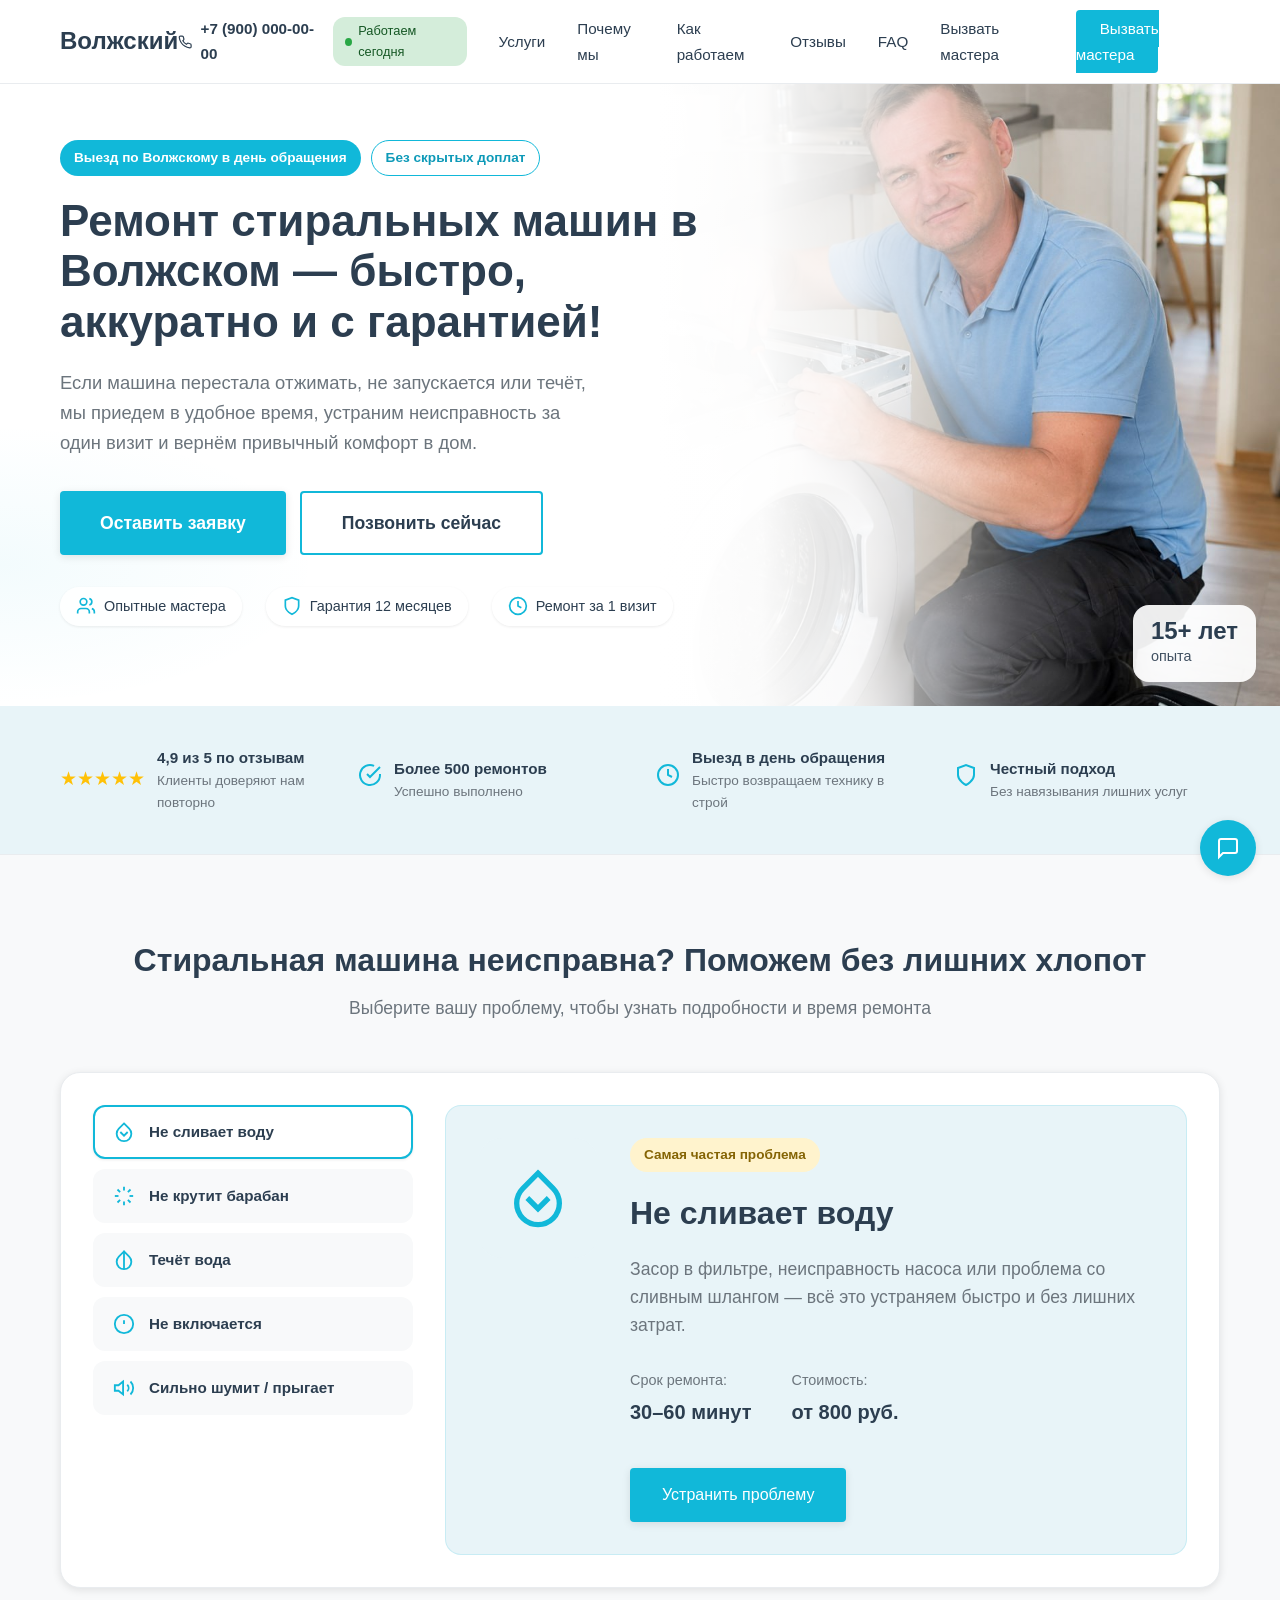
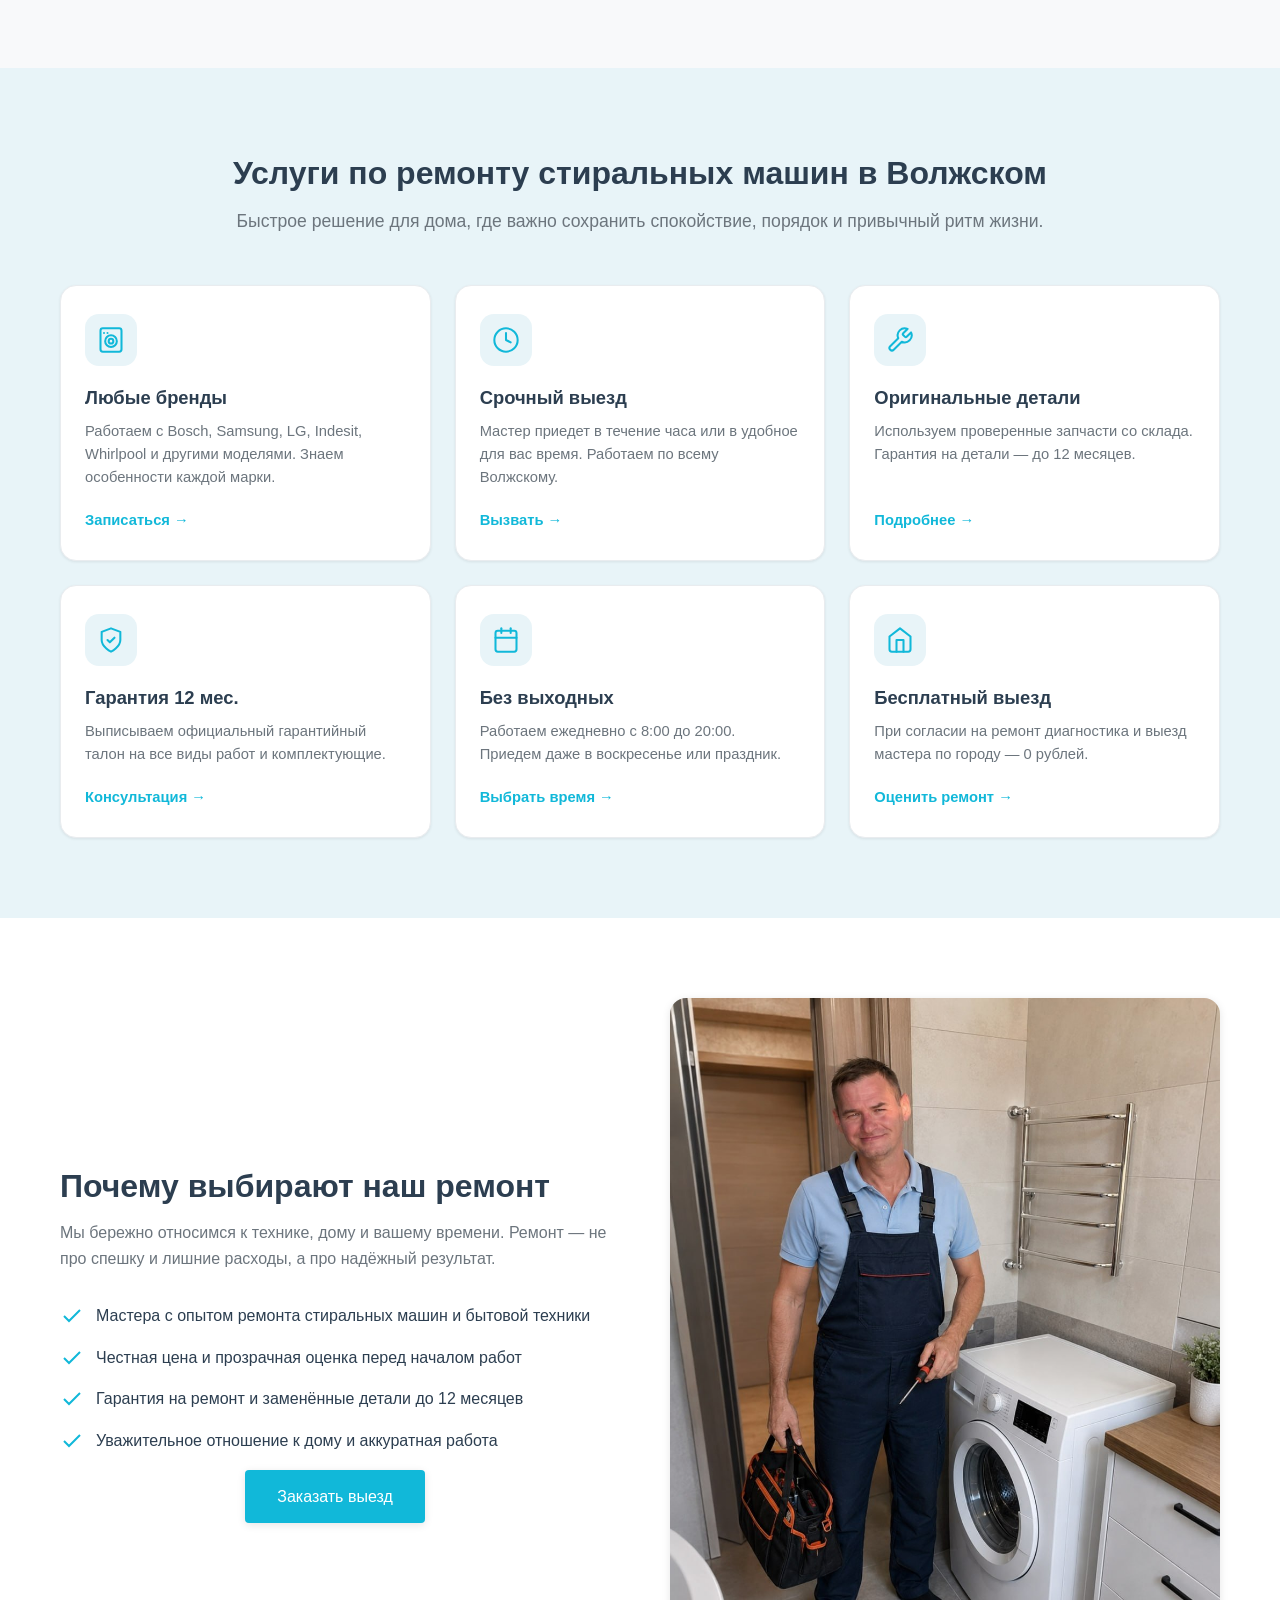
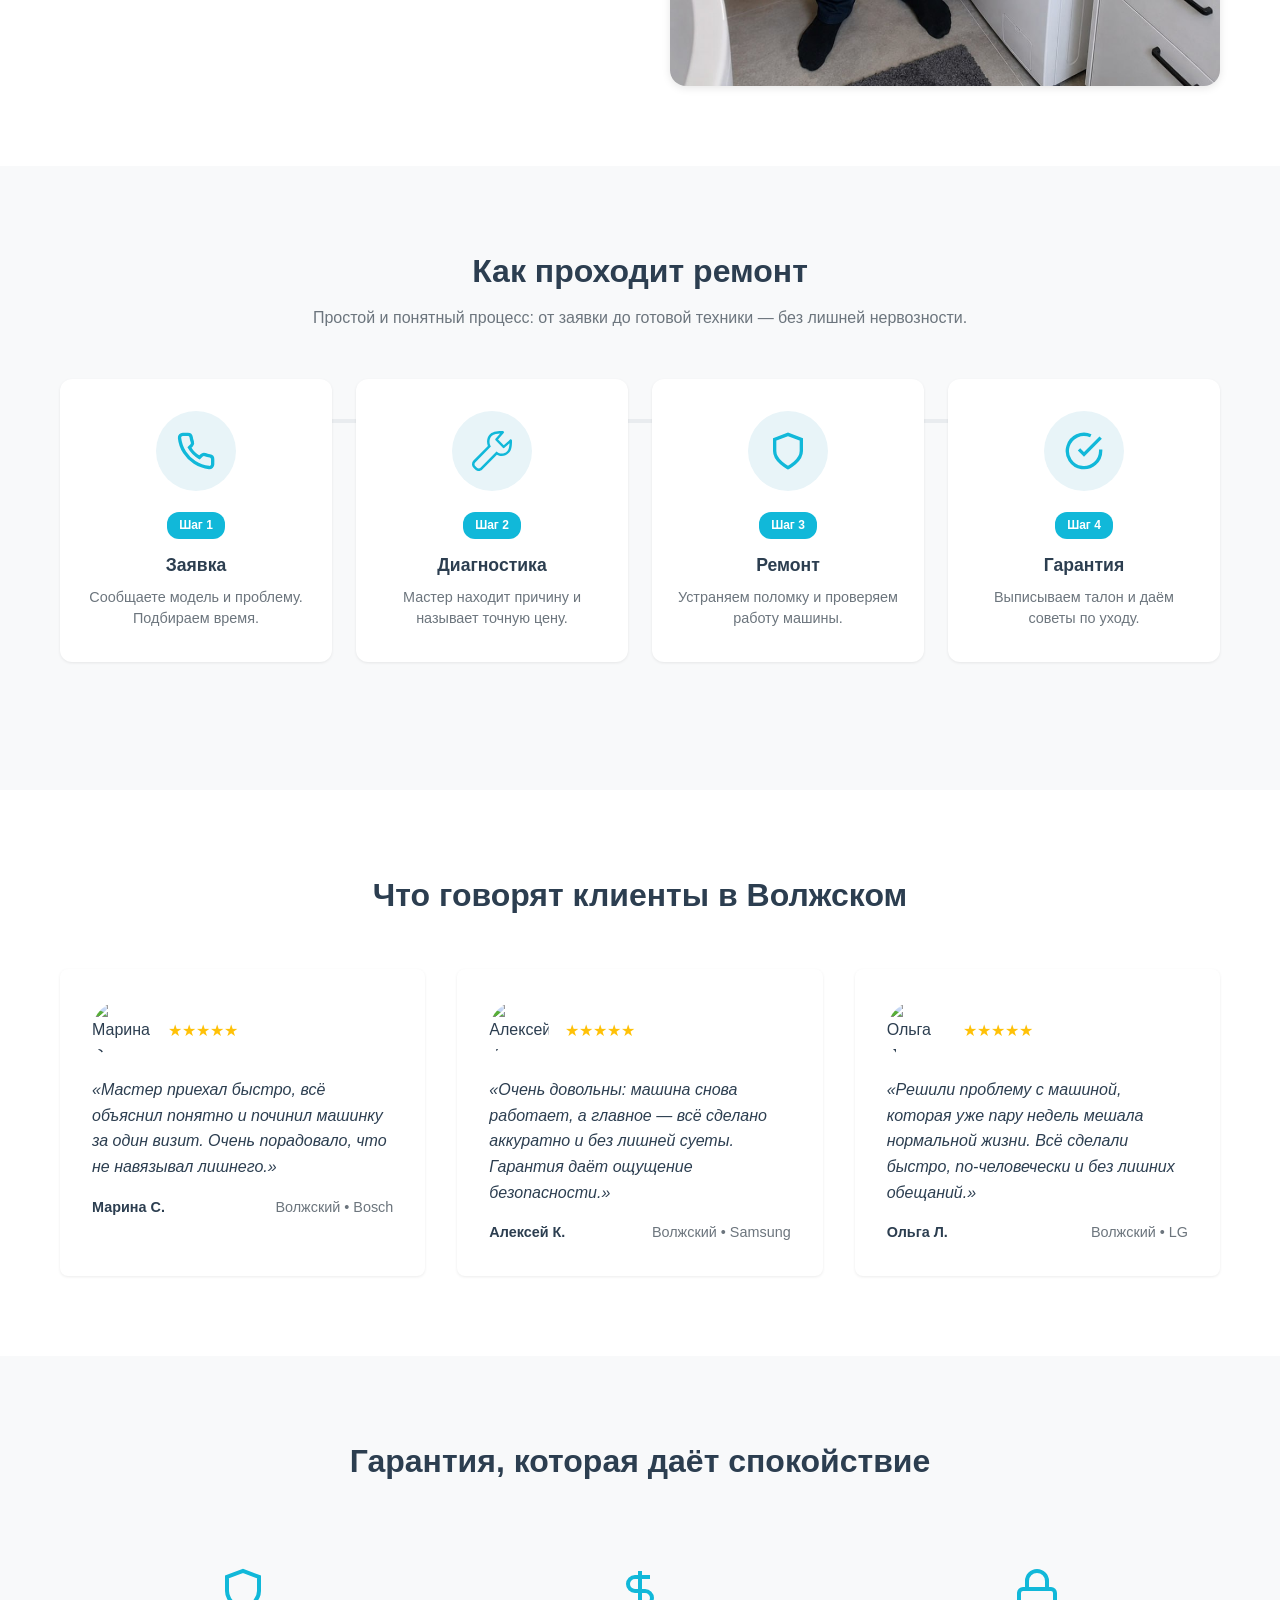
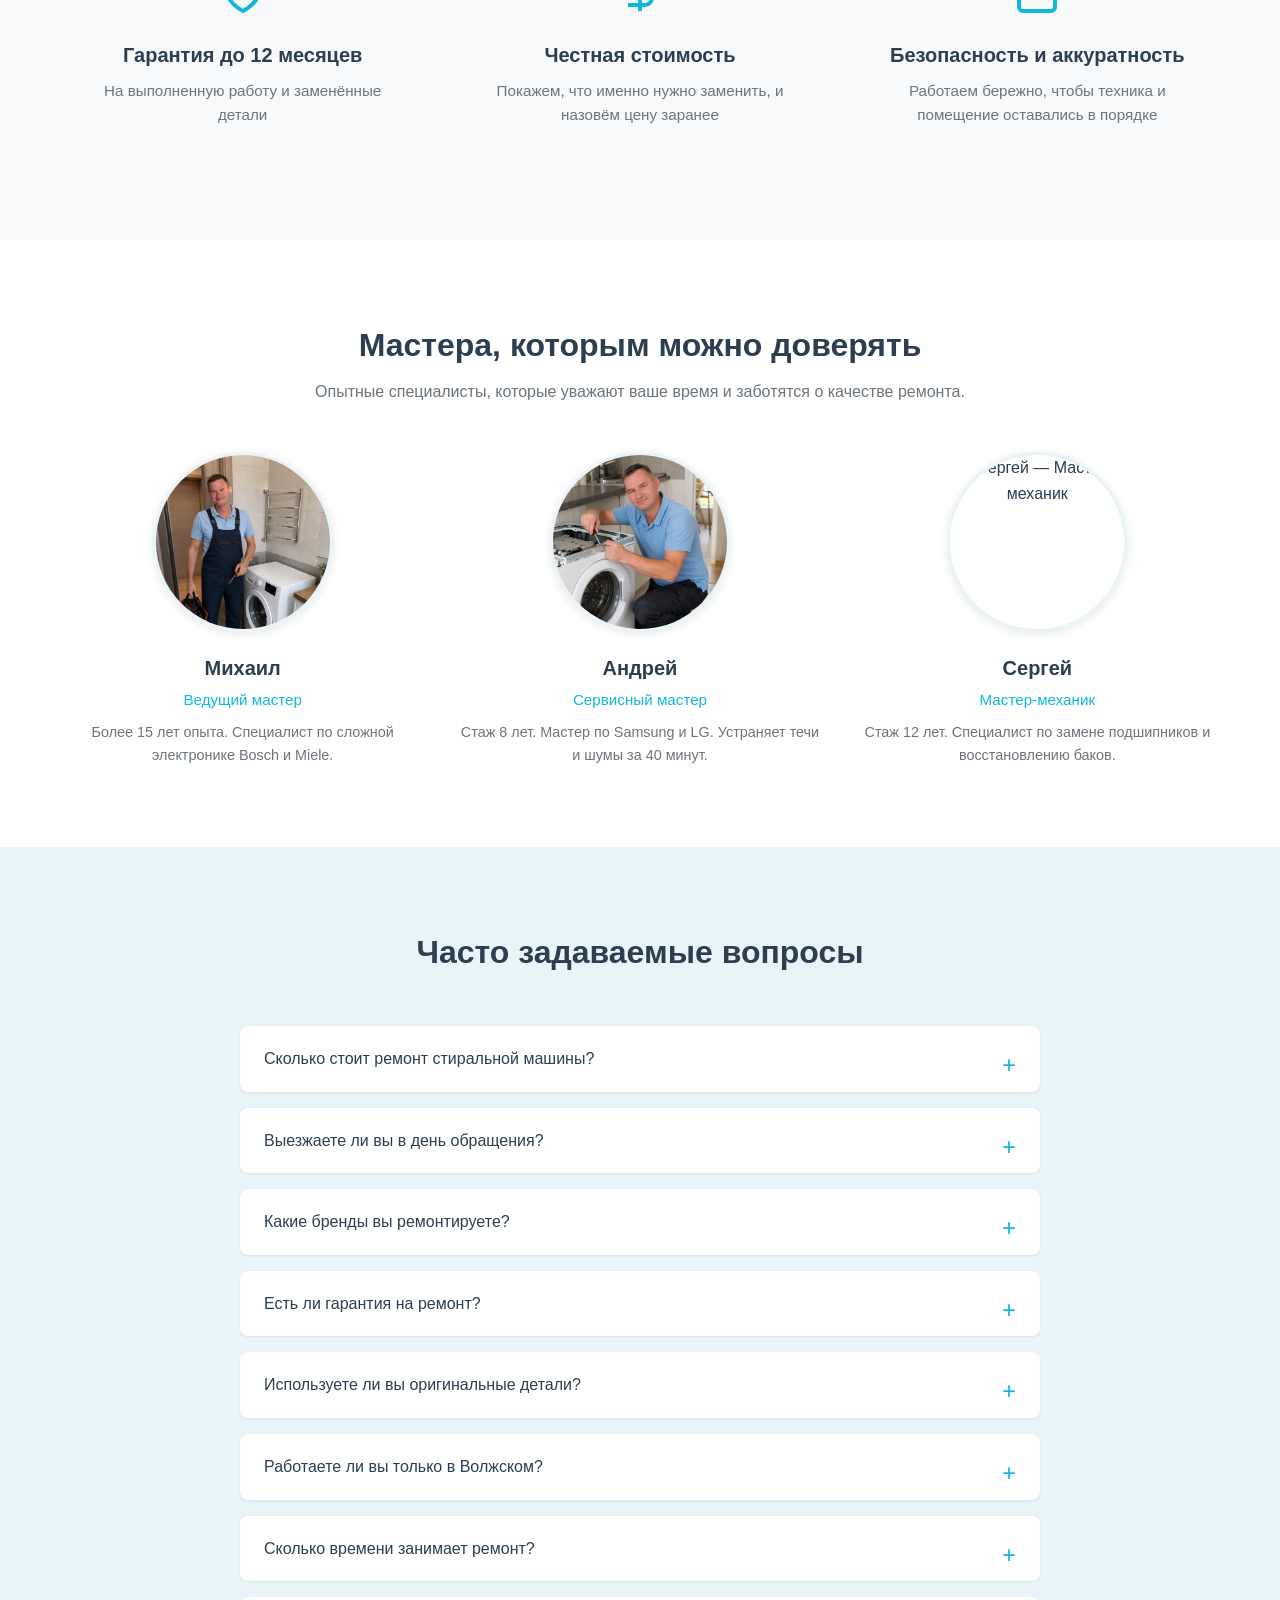
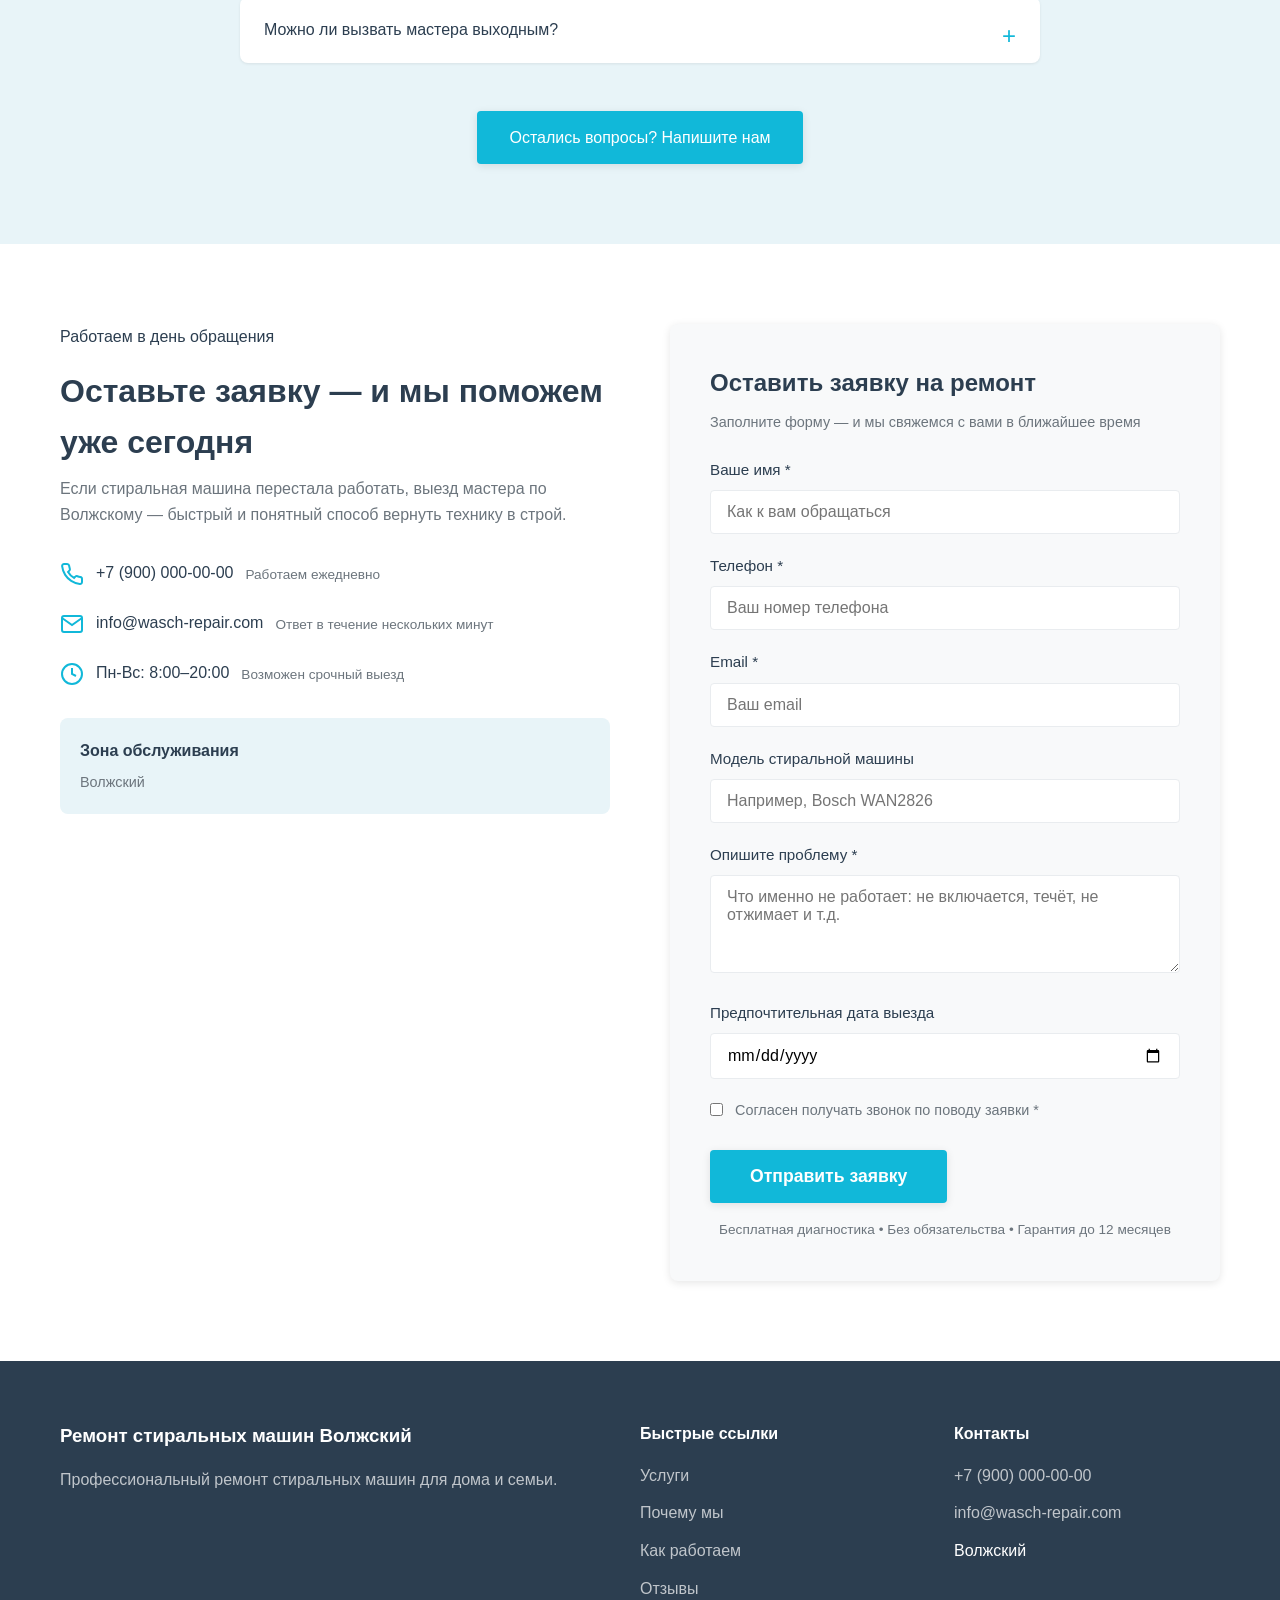
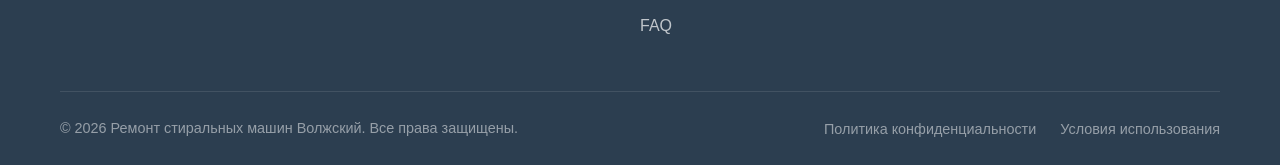
==== commit 806b084c: "admin" ====
--- a/index.html
+++ b/index.html
@@ -385,9 +385,7 @@
                     </div>
                     <div class="process-card">
                         <div class="process-visual">
-                            <svg width="40" height="40" viewBox="0 0 24 24" fill="none" stroke="currentColor" stroke-width="2">
-                                <path d="M14.7 6.3a1 1 0 0 0 0 1.4l1.6 1.6a1 1 0 0 0 1.4 0l3.77-3.77a6 6 0 0 1-7.94 7.94l-6.91 6.91a2.12 2.12 0 0 1-3-3L6.91 6.91a6 6 0 0 1 7.94-7.94l-3.76 3.76z"/>
-                            </svg>
+                            <svg style="width: 40px" fill="#11B8D9" width="64px" height="64px" viewBox="0 0 1024 1024" xmlns="http://www.w3.org/2000/svg" stroke="#11B8D9"><g id="SVGRepo_bgCarrier" stroke-width="0"></g><g id="SVGRepo_tracerCarrier" stroke-linecap="round" stroke-linejoin="round"></g><g id="SVGRepo_iconCarrier"><path d="M1006.37 215.936c-10.784-4.976-23.582-3.088-32.558 4.848L812.5 365.68 666.868 216.272 811.06 49.744c7.84-9.056 9.745-21.536 4.865-32.512S800.26-.463 788.405-.463h-8.69c-89.12 0-242.976 7.664-311.663 77.343l-13.857 13.76c-73.28 74.768-86.288 197.376-47.68 290.576L37.236 758.112c-49.791 50.48-49.791 132.32 0 182.816l45.073 45.697c24.895 25.232 57.535 37.856 90.175 37.856 32.624 0 65.263-12.624 90.143-37.856l374.72-377.728c35.44 19.152 84 31.664 124.784 31.664 65.376 0 127.344-26.369 174.527-74.256l13.664-13.84c74.609-75.648 73.456-237.297 73.792-308.417.033-12.096-6.927-23.088-17.743-28.112zM905.666 509.008l-11.873 13.871c-35.744 36.273-82.496 53.648-131.664 53.648-24.32 0-57.088-4.576-79.216-13.792-20-8.303-38.576-20.288-55.2-35.423L217.537 940.928c-12.032 12.223-28.032 18.943-45.057 18.943s-33.04-6.72-45.088-18.943l-45.055-45.68c-24.865-25.216-24.865-66.224-.017-91.44l400.784-408.863c-13.44-19.569-22.593-40.897-28.049-62.977h-.015c-15.424-62.384-6.432-148.607 42.016-198.048L510.848 120c41.552-42.16 149.456-54.624 209.2-58.304l-117.36 135.536c-10.496 12.128-9.967 30.4 1.216 41.872L789.44 429.44c11.248 11.584 29.44 12.256 41.553 1.52L961.6 313.328c-3.888 63.36-16.192 155.376-55.935 195.68z"></path></g></svg>
                         </div>
                         <div class="process-content">
                             <div class="step-badge">Шаг 2</div>
@@ -522,7 +520,7 @@
                     </div>
                     <div class="team-member">
                         <div class="team-photo">
-                            <img src="img/photo_2026-08-08_15-05-25.jpg" alt="Андрей — сервисный мастер" loading="lazy" width="200" height="200">
+                            <img src="img/someMan.png" alt="Андрей — сервисный мастер" loading="lazy" width="200" height="200">
                         </div>
                         <h3>Андрей</h3>
                         <p class="team-role">Сервисный мастер</p>
@@ -530,7 +528,7 @@
                     </div>
                     <div class="team-member">
                         <div class="team-photo">
-                            <img src="img/team-sergey.jpg" alt="Сергей — мастер-механик" loading="lazy" width="200" height="200">
+                            <img src="img/team-sergey.png" alt="Сергей — мастер-механик" loading="lazy" width="200" height="200">
                         </div>
                         <h3>Сергей</h3>
                         <p class="team-role">Мастер-механик</p>
--- a/styles.css
+++ b/styles.css
@@ -545,6 +545,11 @@
     text-decoration: underline;
 }
 
+@media (max-width: 769px) {
+.problem-interactive{
+    grid-template-columns: none;
+}
+}
 @media (min-width: 769px) and (max-width: 1024px) {
     .hero {
         min-height: auto;
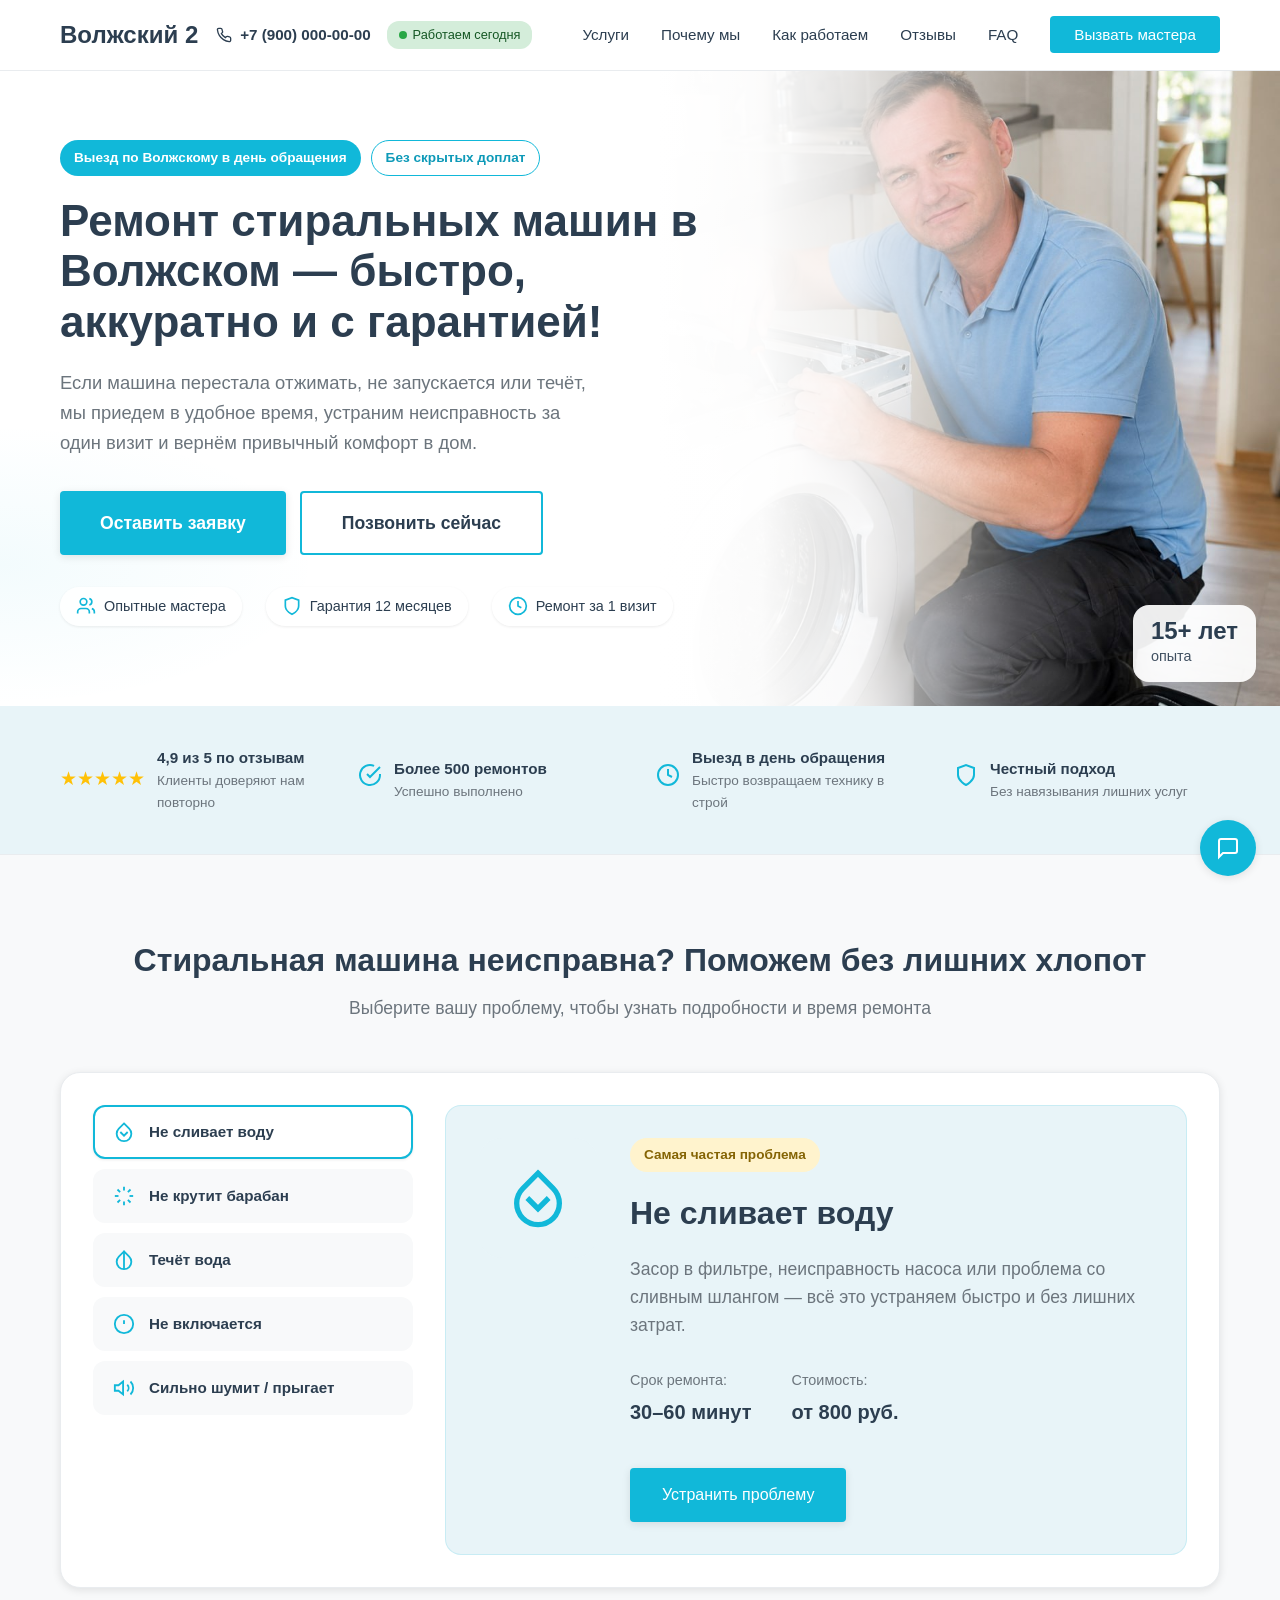
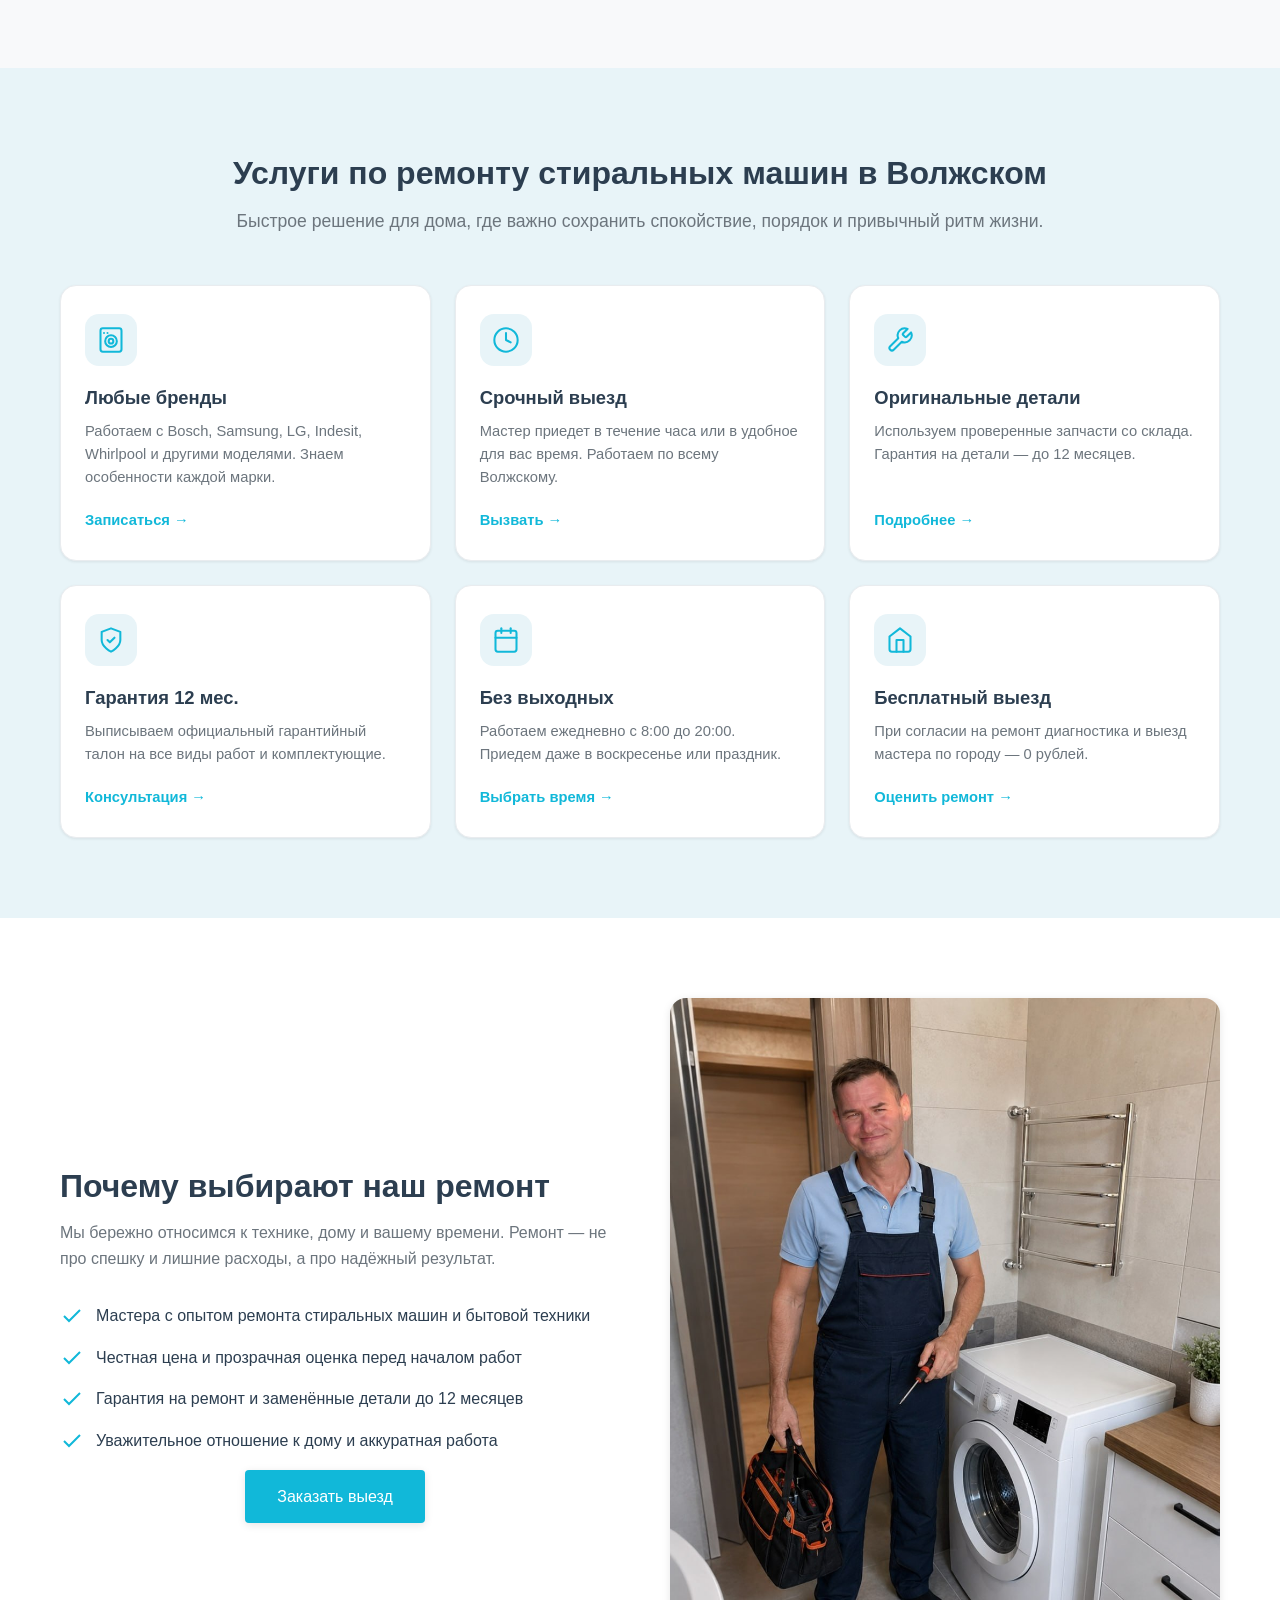
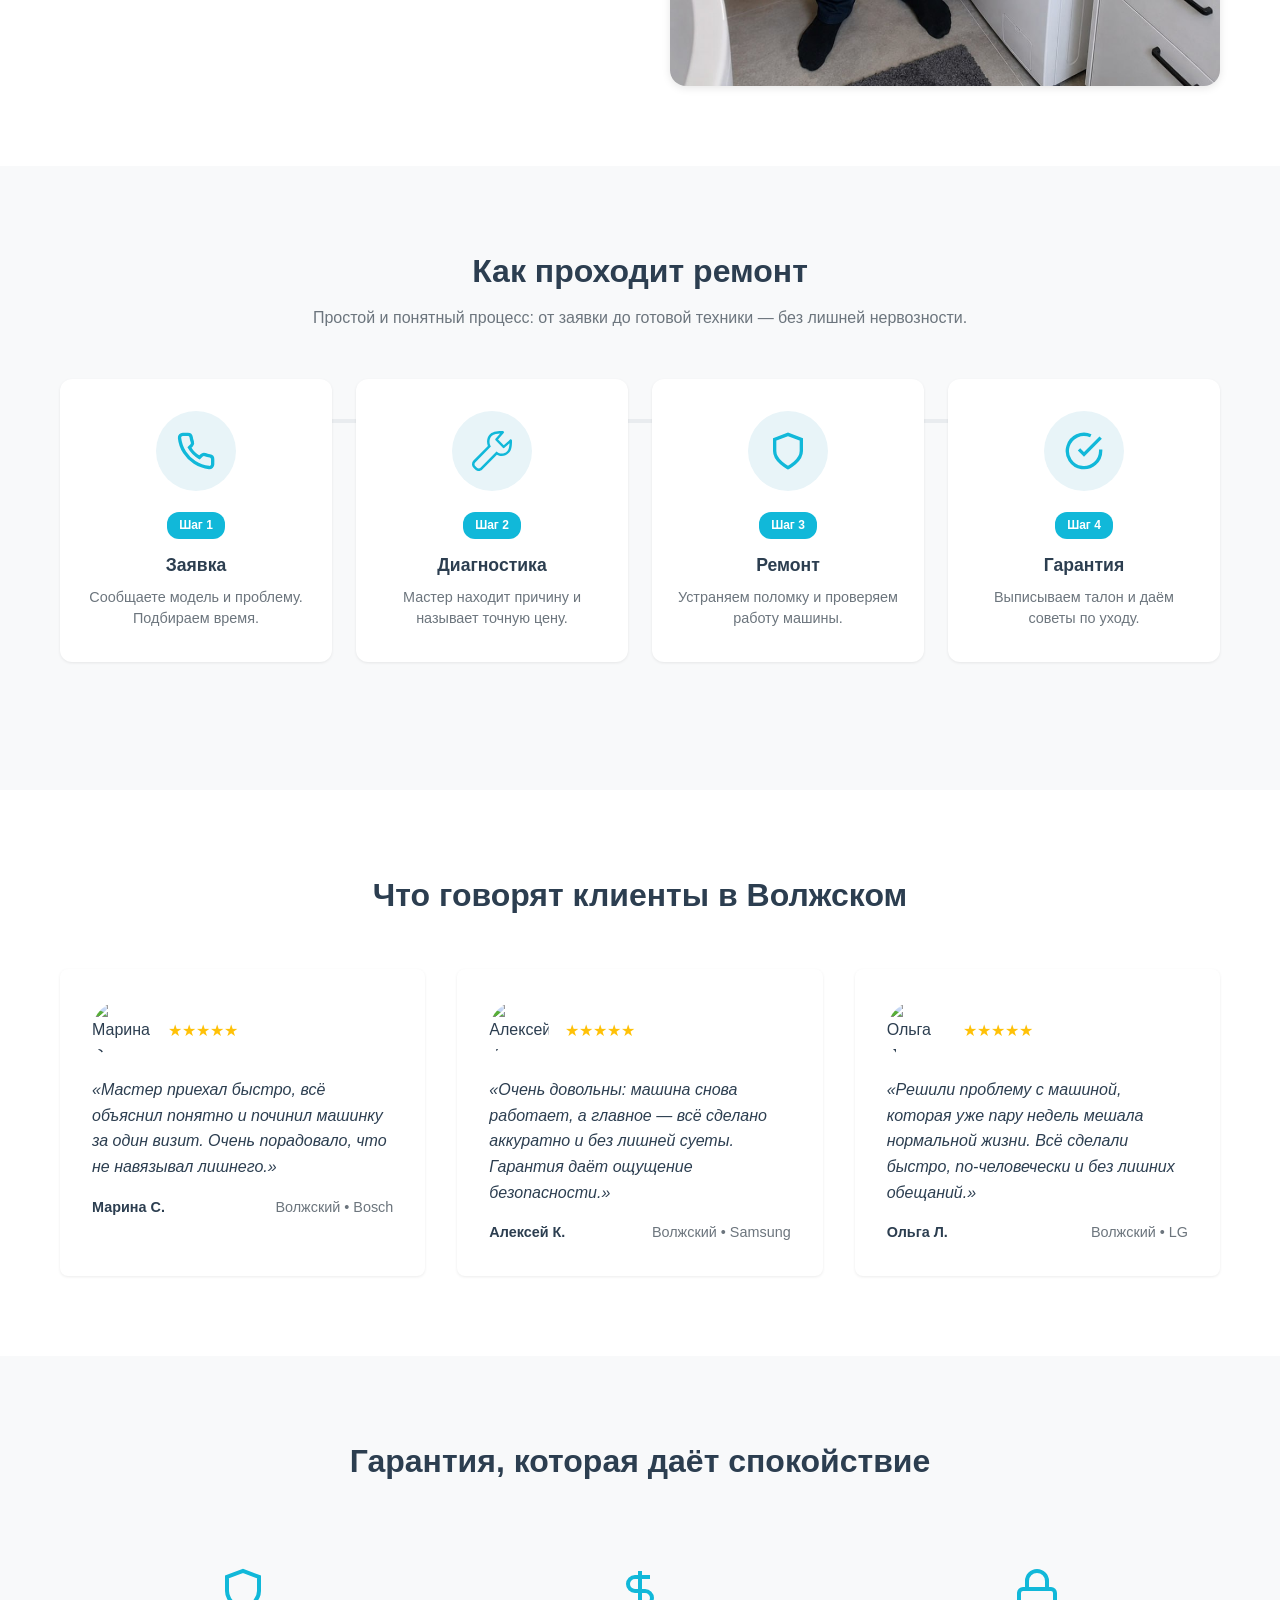
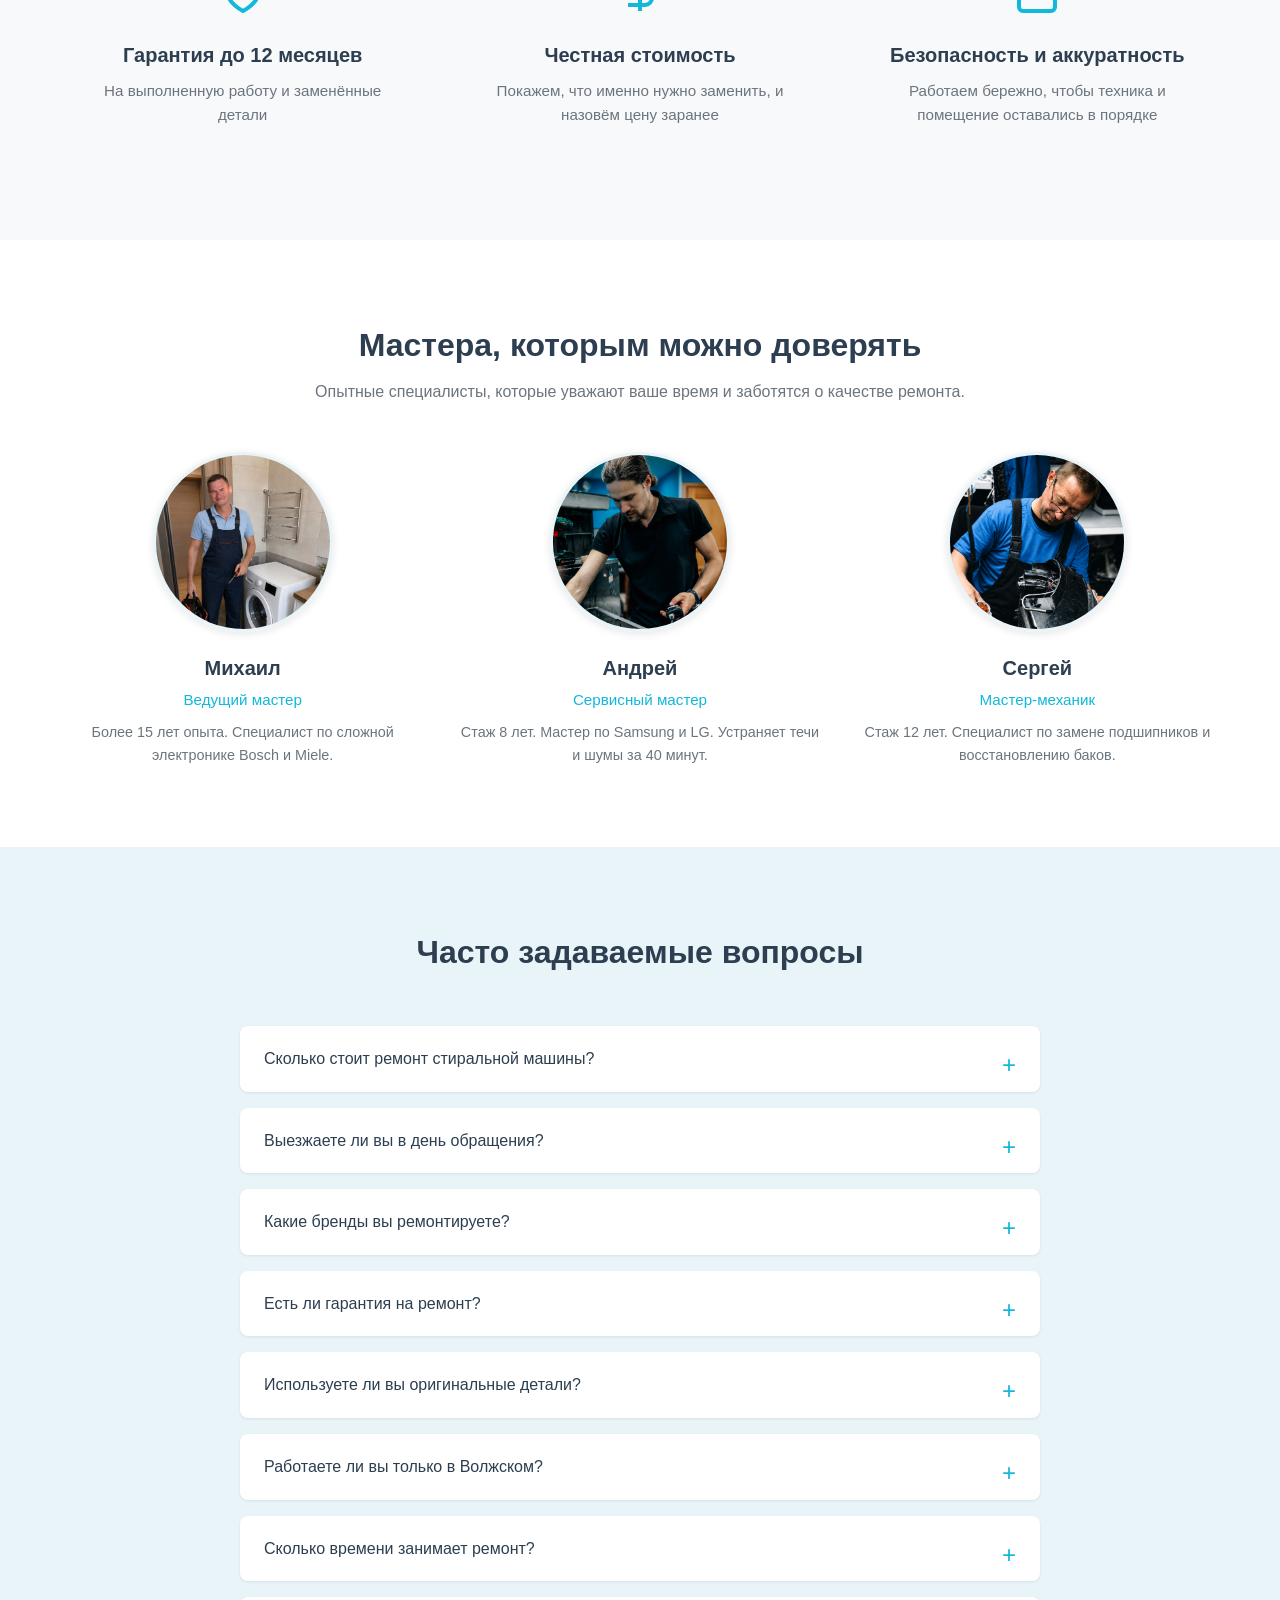
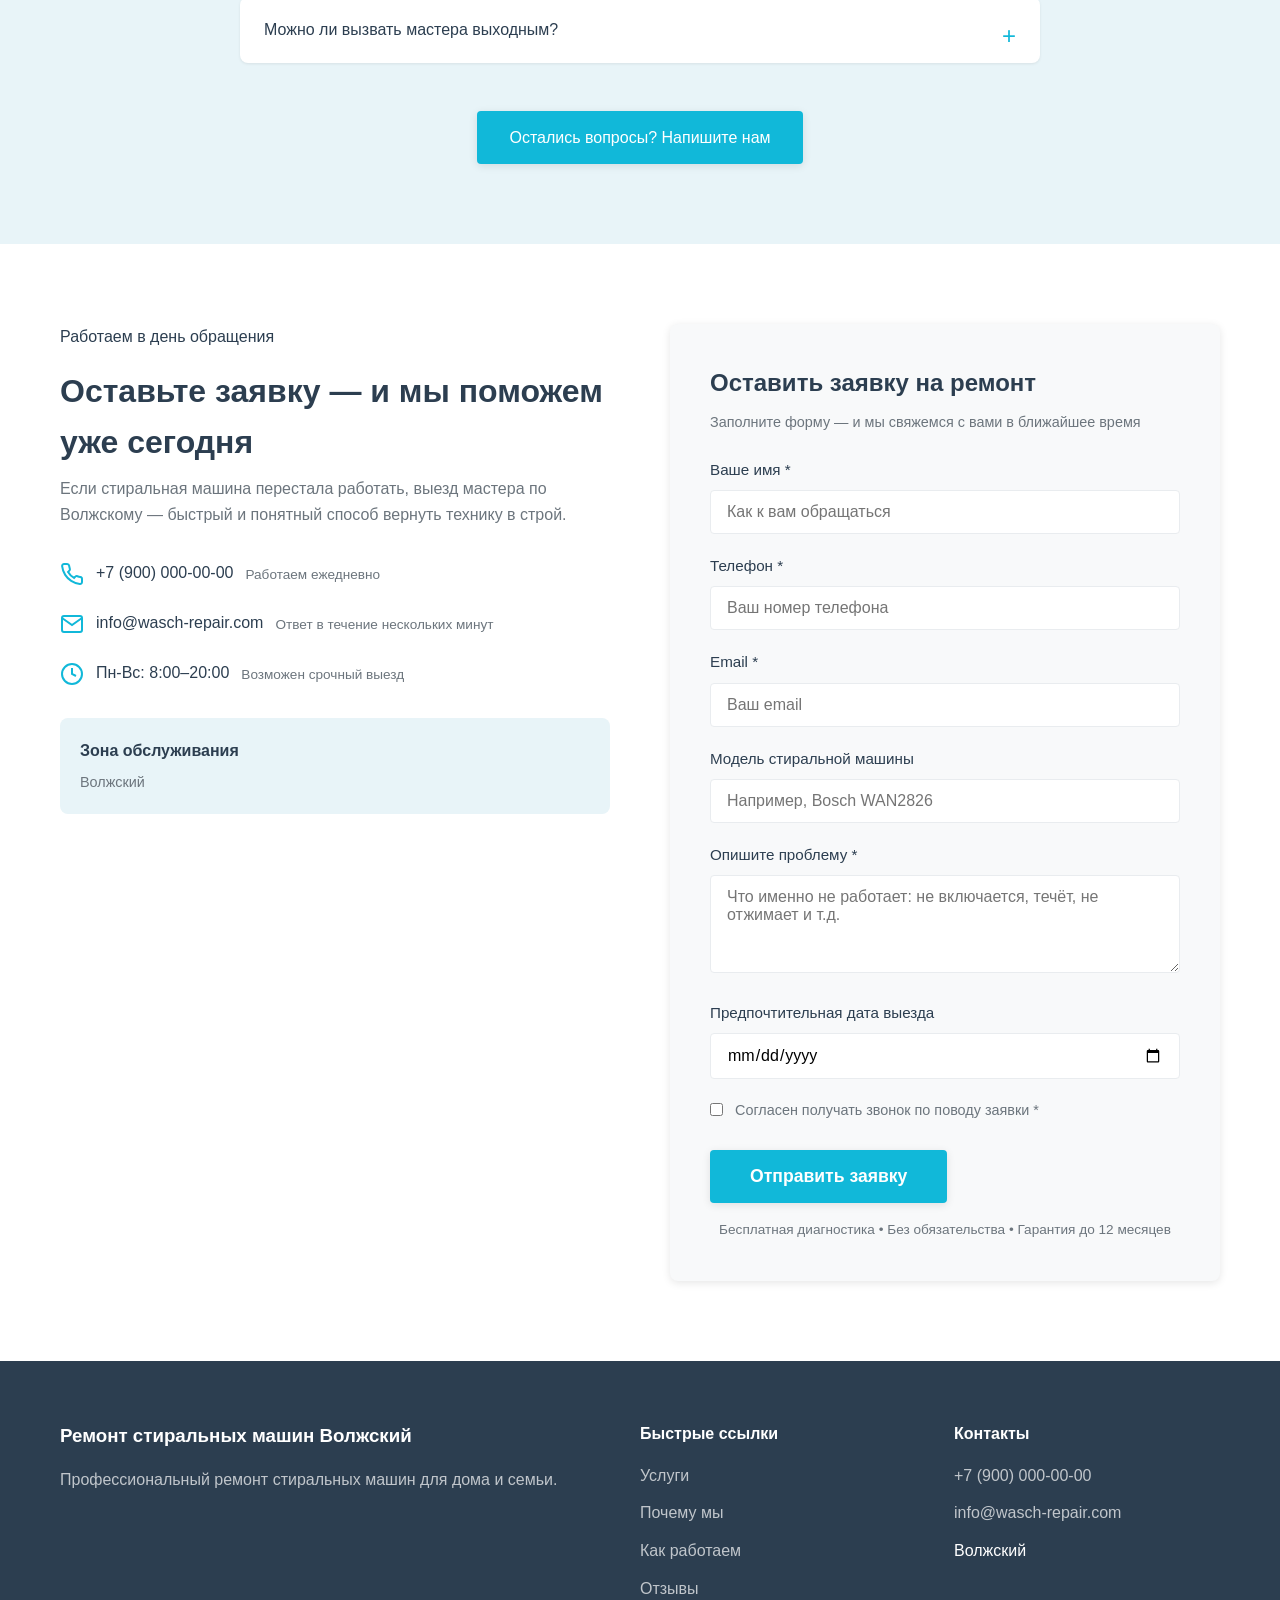
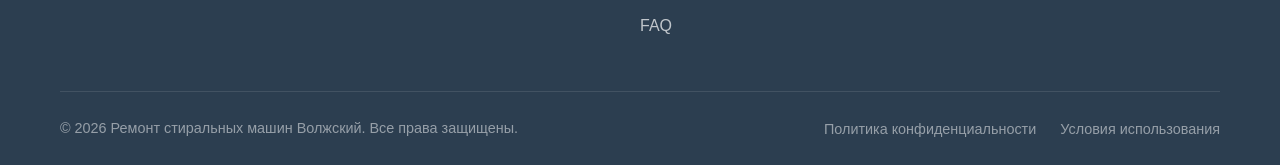
==== commit 18a7a81d: "Update index.html" ====
--- a/index.html
+++ b/index.html
@@ -620,7 +620,7 @@
                             <p>Волжский</p>
                         </div>
                     </div>
-                    <form class="contact-form" action="#" method="POST">
+                    <form class="contact-form" action="send-form.php" method="POST">
                         <h3>Оставить заявку на ремонт</h3>
                         <p class="form-subtitle">Заполните форму — и мы свяжемся с вами в ближайшее время</p>
                         <div class="form-group">
@@ -714,7 +714,7 @@
             </button>
             <h3>Быстрая заявка</h3>
             <p>Оставьте свои контактные данные, и мы перезвоним вам в течение 15 минут</p>
-            <form action="#" method="POST" class="popup-form">
+            <form action="send-form.php" method="POST" class="popup-form">
                 <div class="form-group">
                     <input type="text" name="name" placeholder="Ваше имя" required>
                 </div>
--- a/styles.css
+++ b/styles.css
@@ -2051,7 +2051,7 @@
 
     .nav-cta {
         padding: 12px;
-    }
+    } 
 
     .popup-content {
         padding: 32px 24px;
@@ -2102,4 +2102,4 @@
         animation: none !important;
         transition: none !important;
     }
-}+}
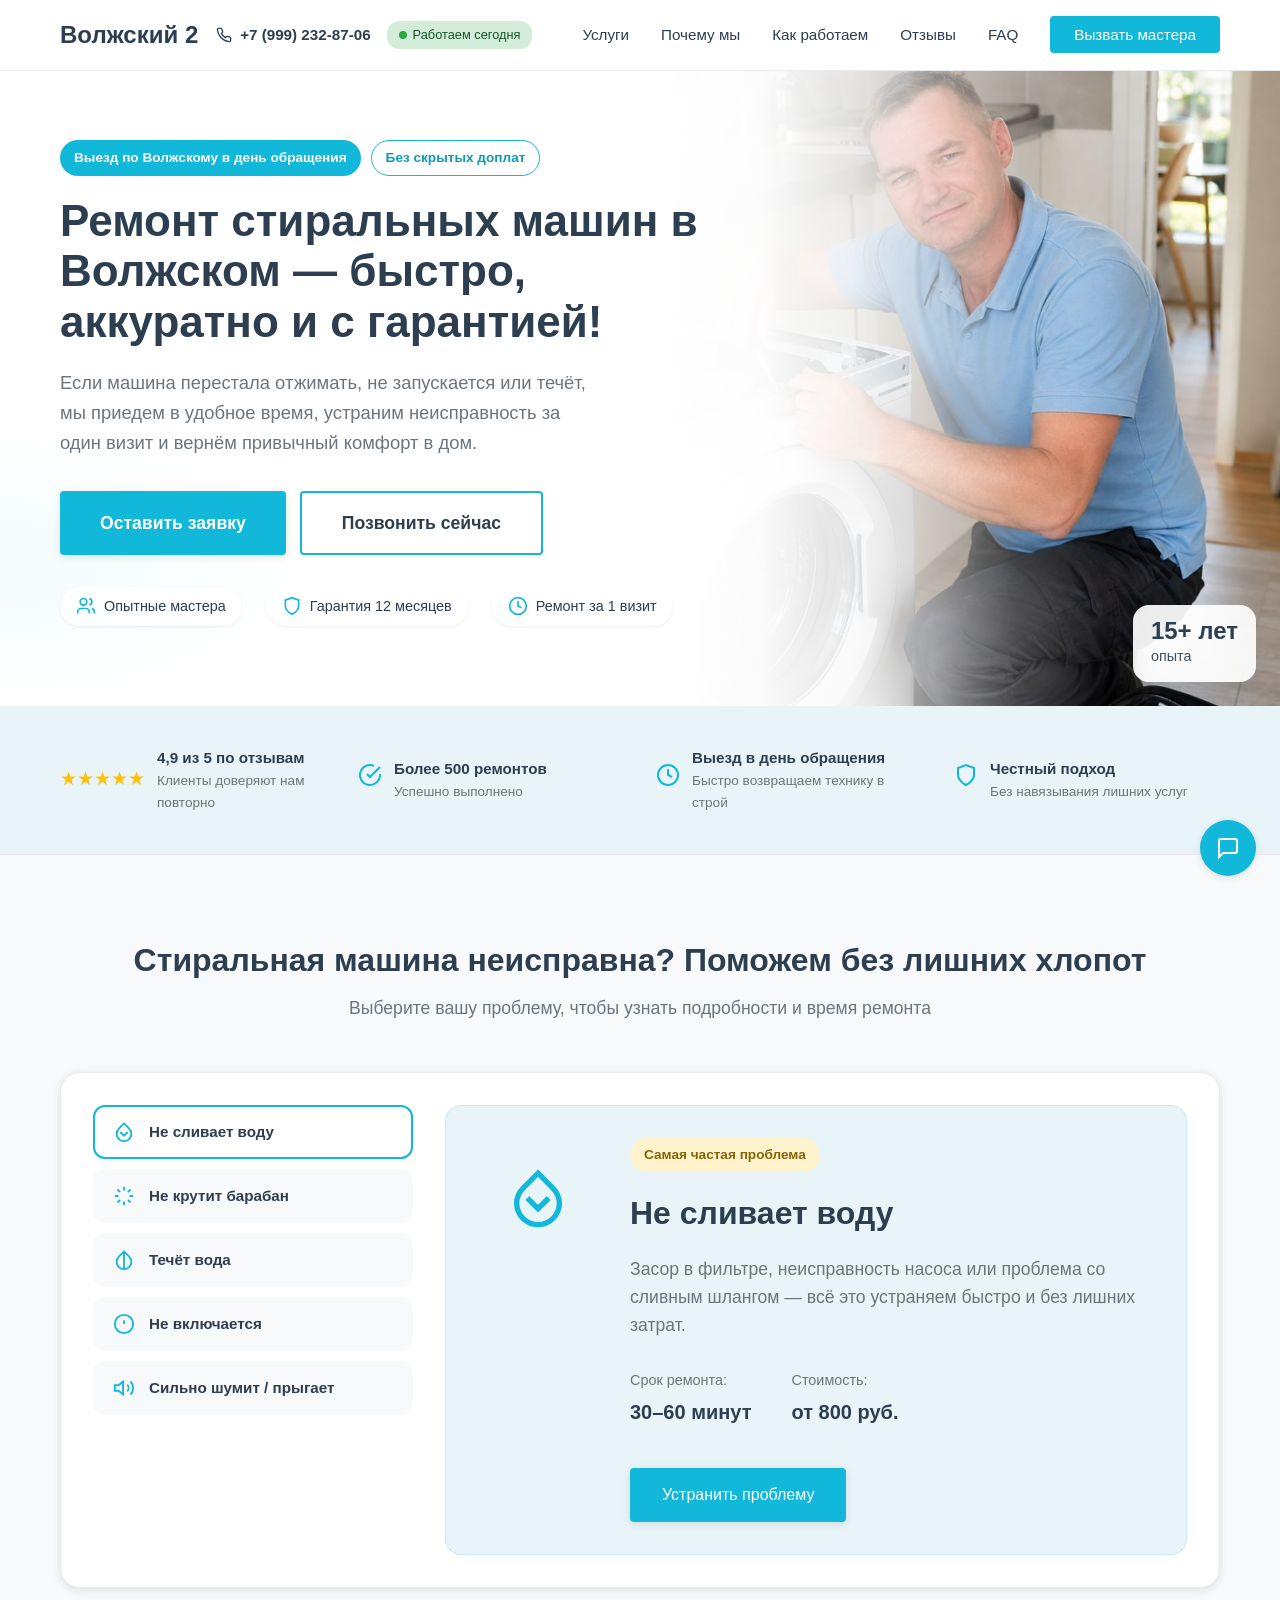
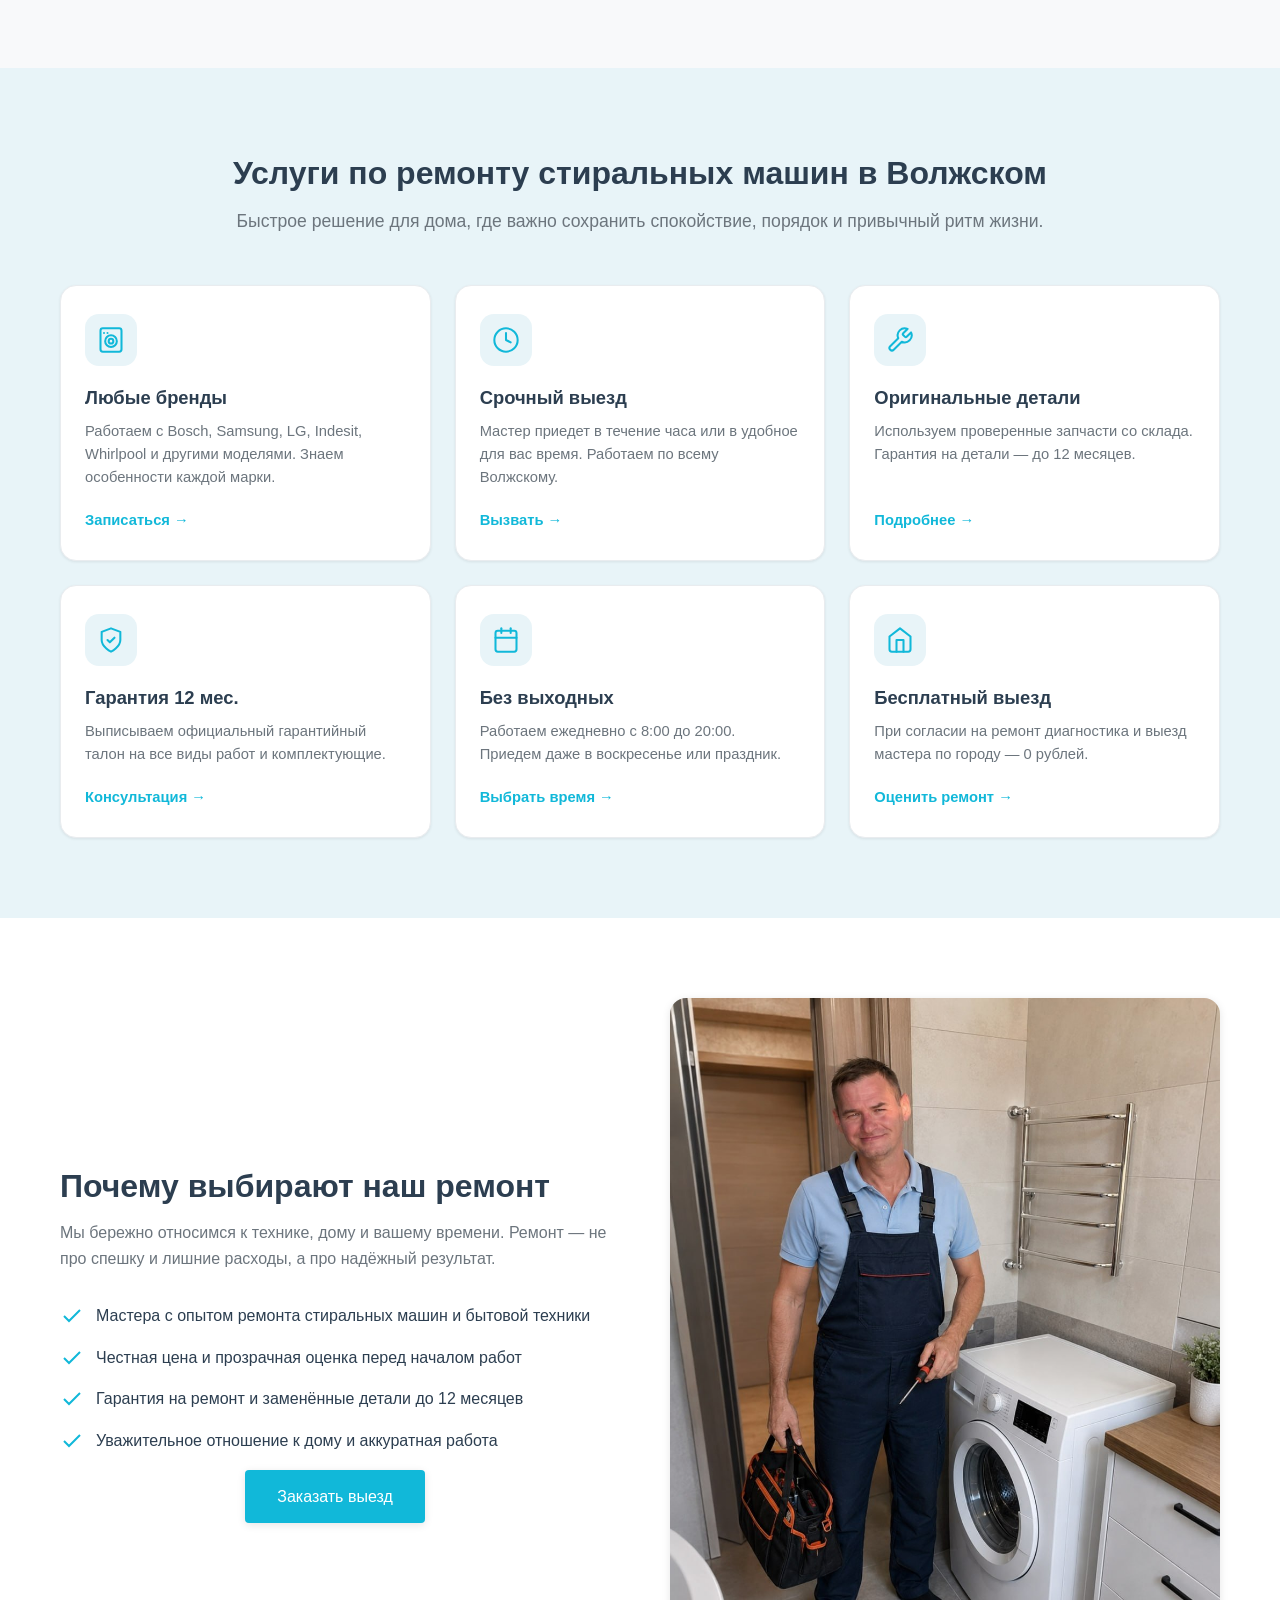
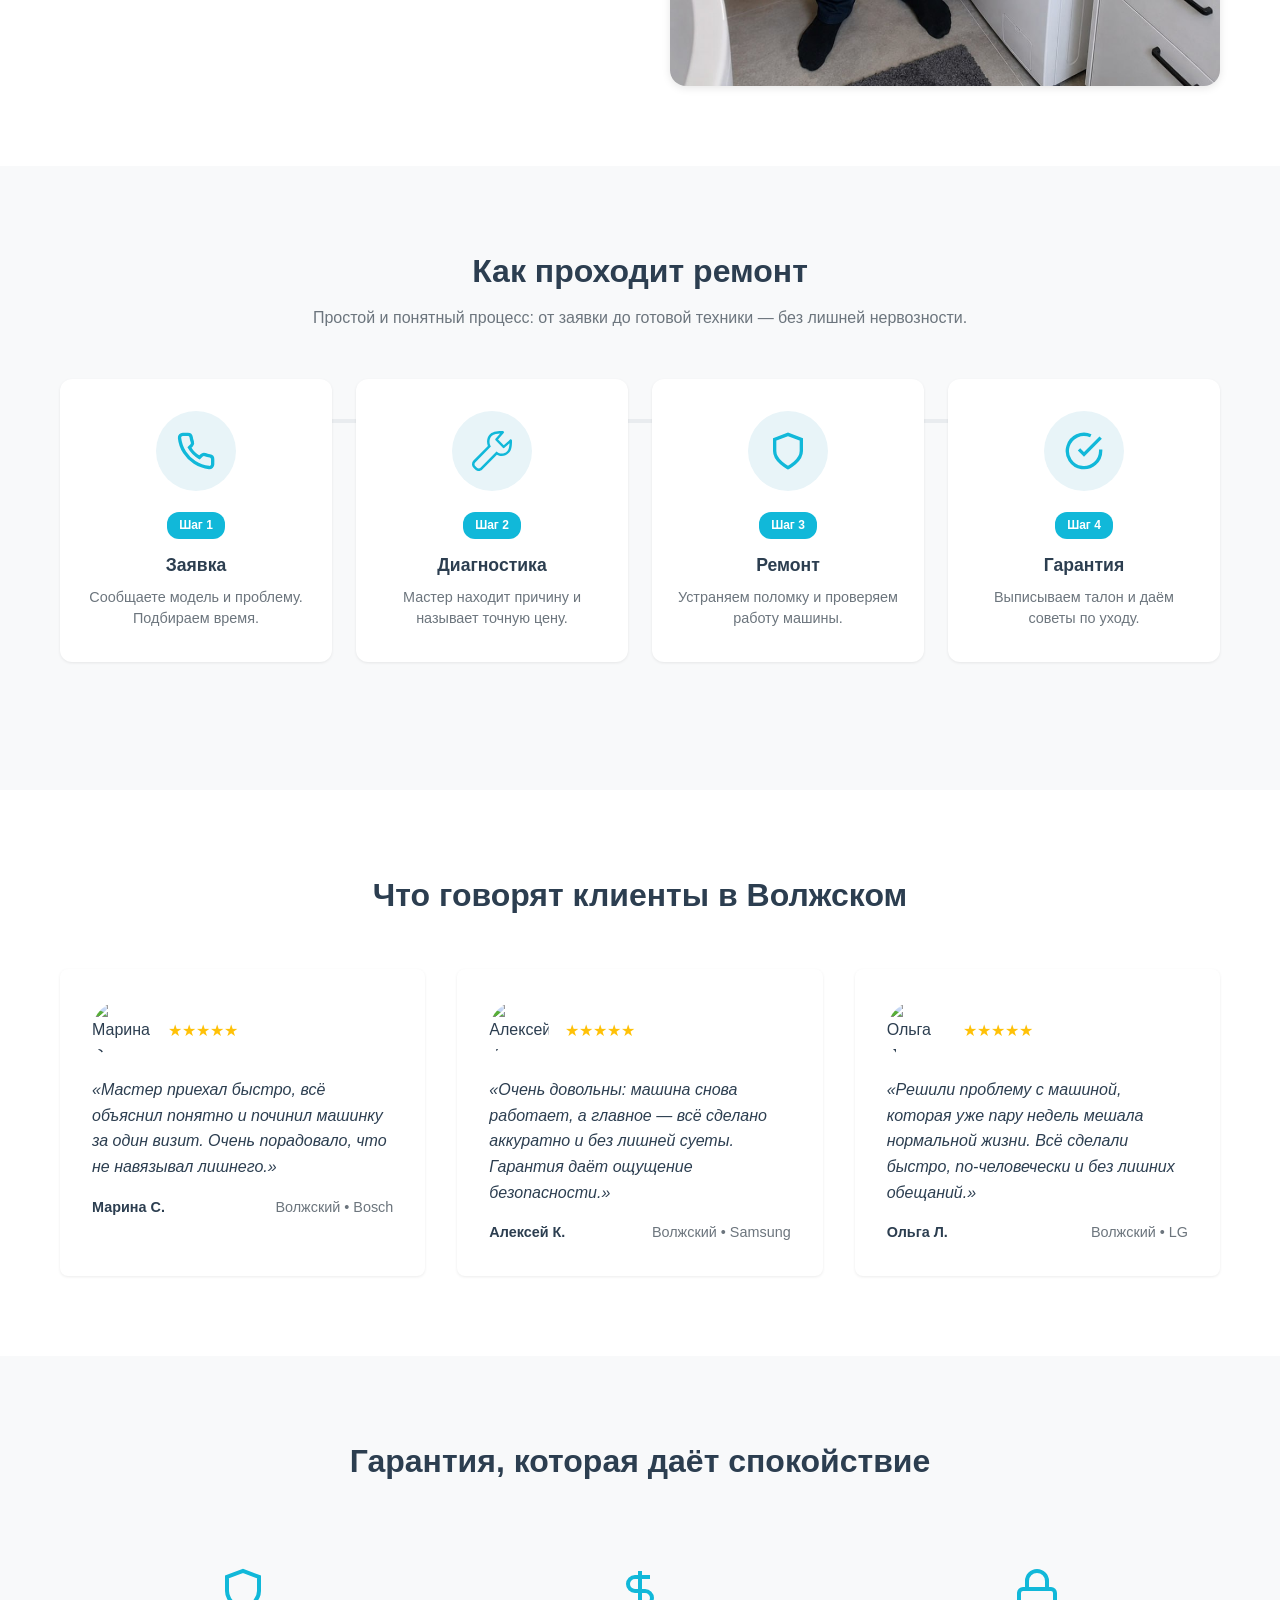
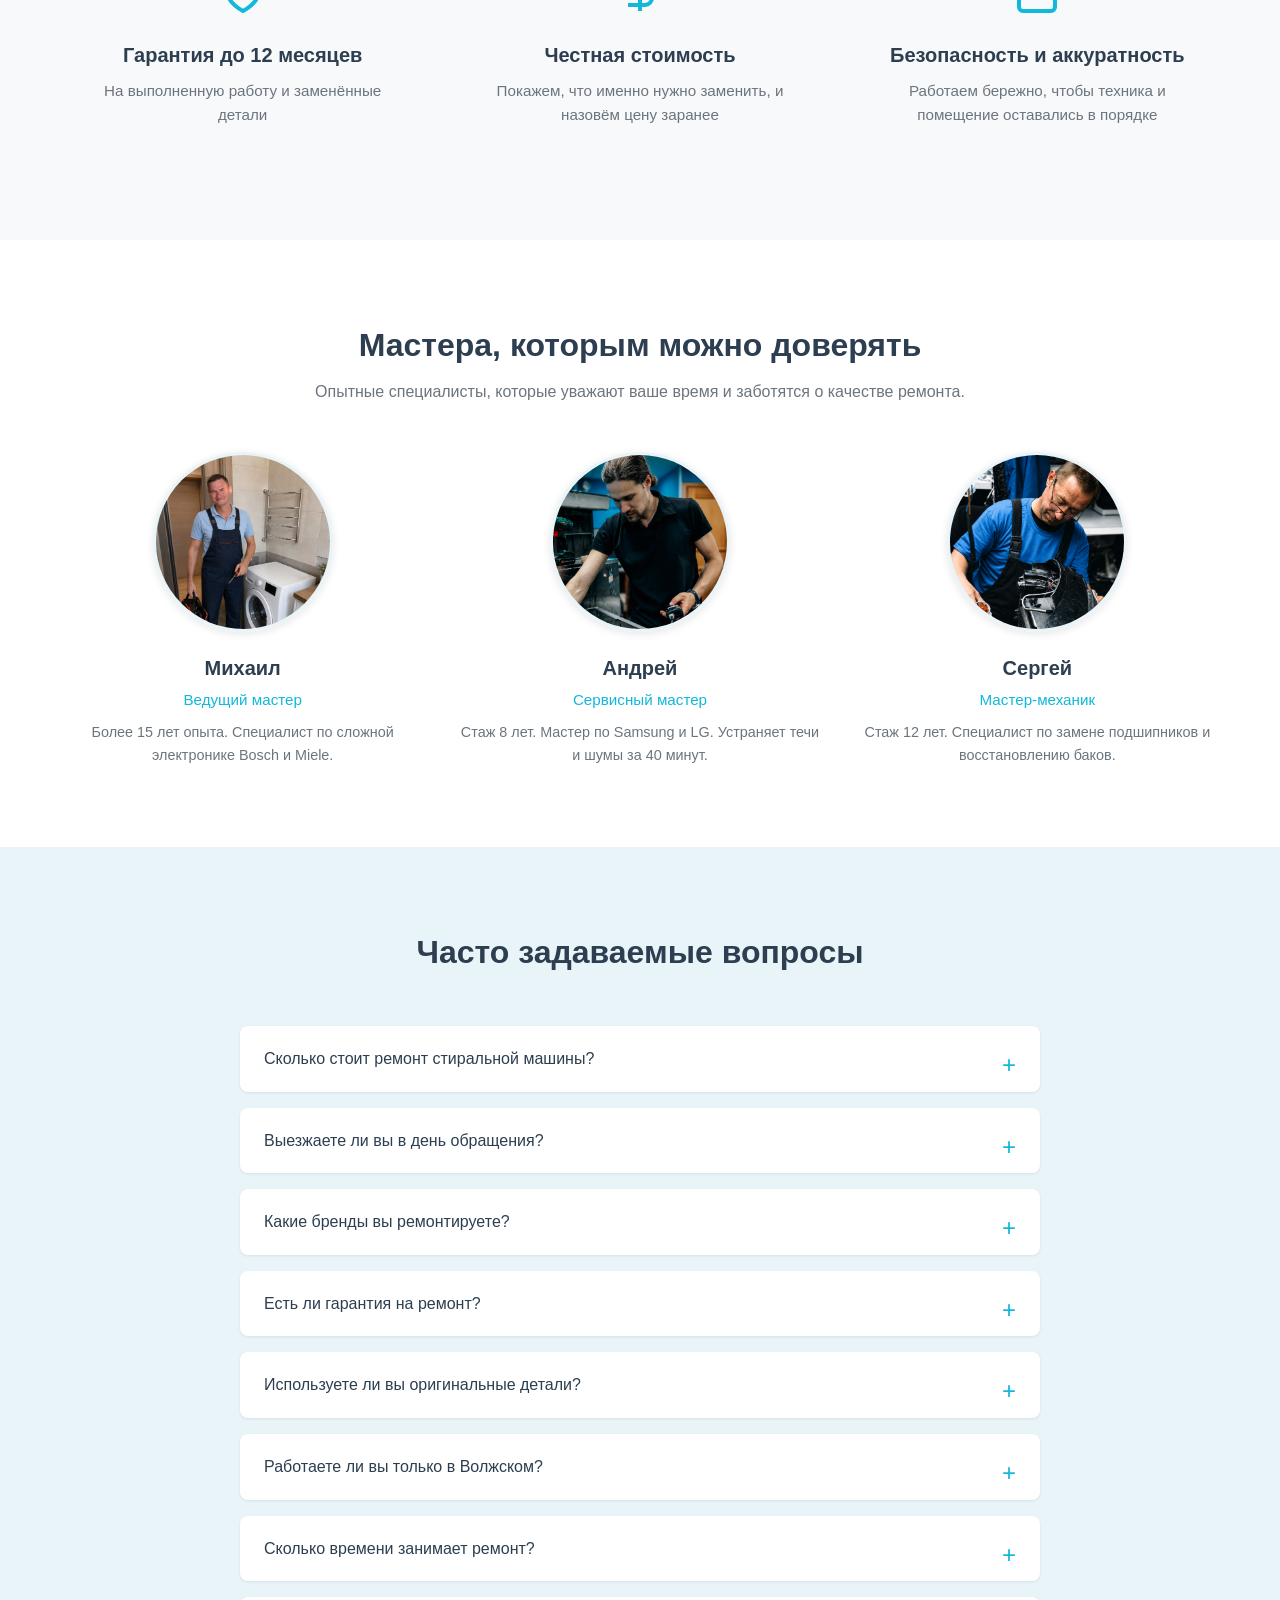
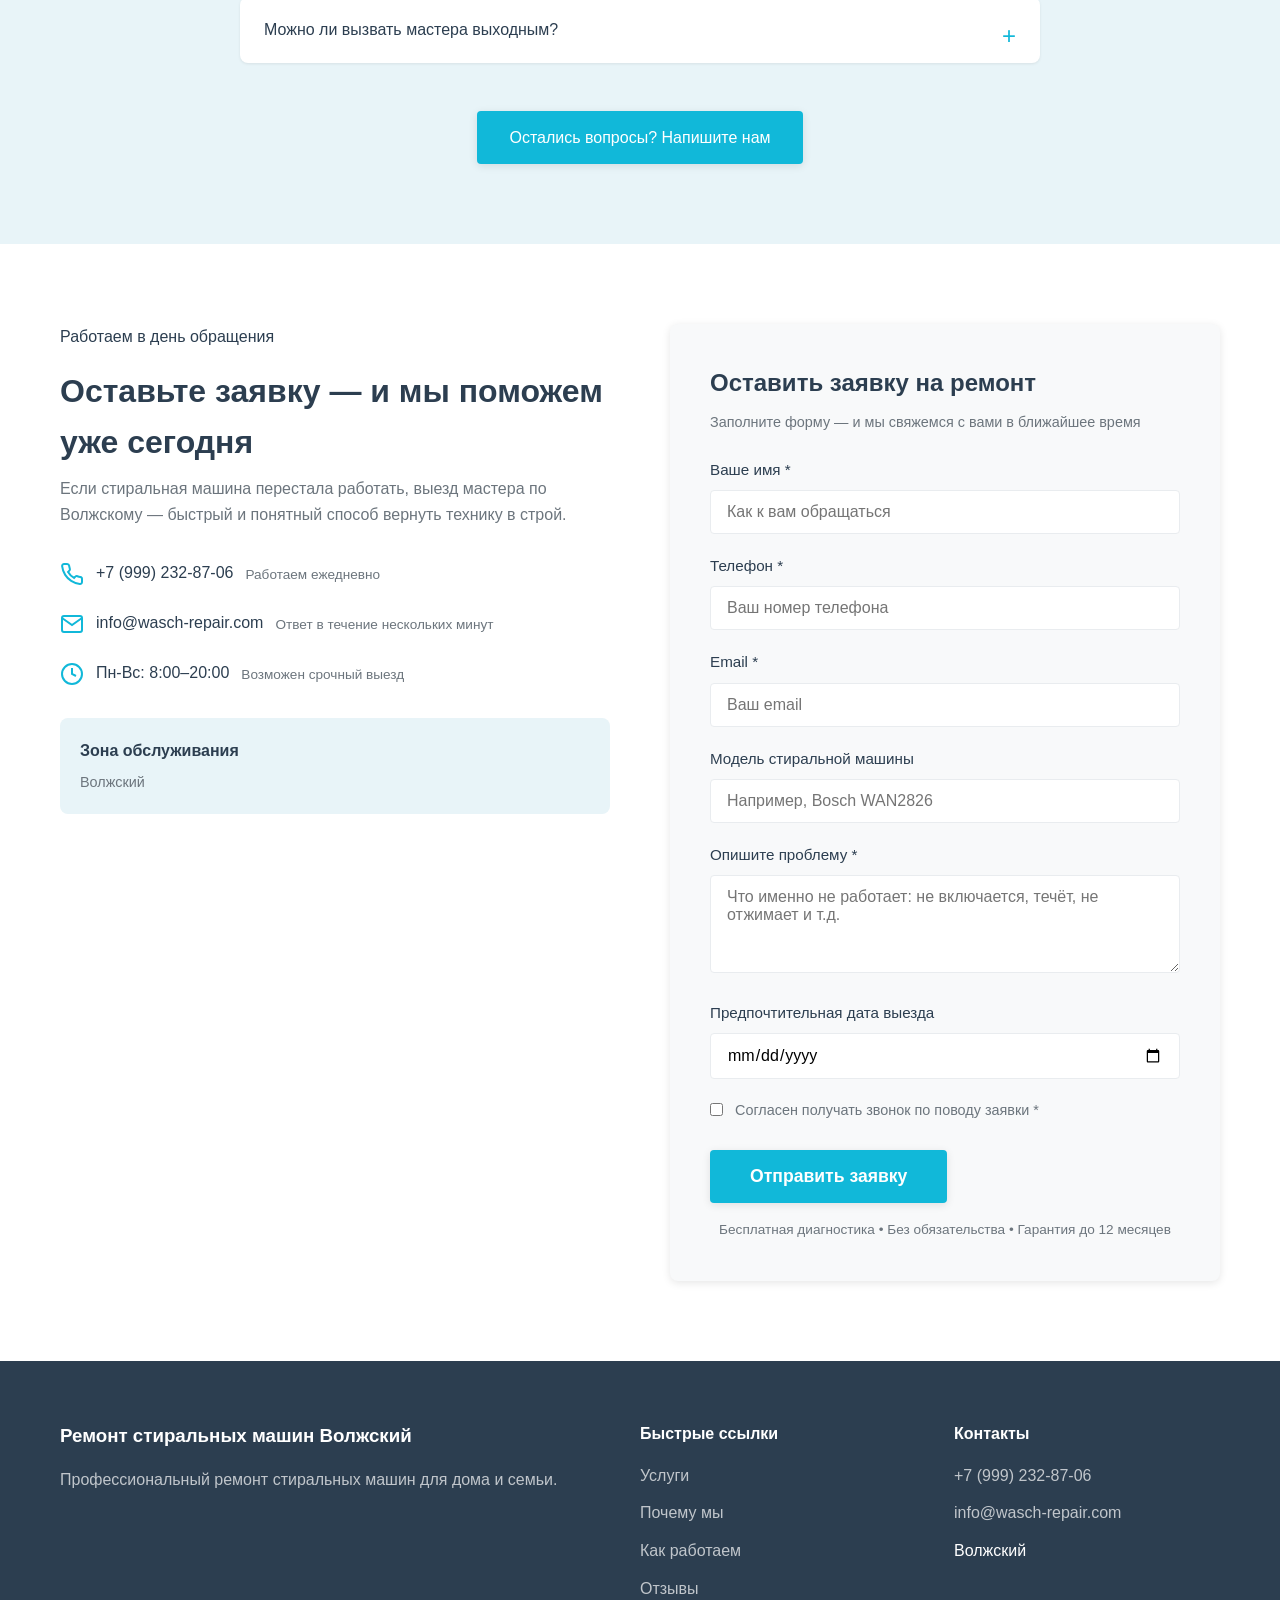
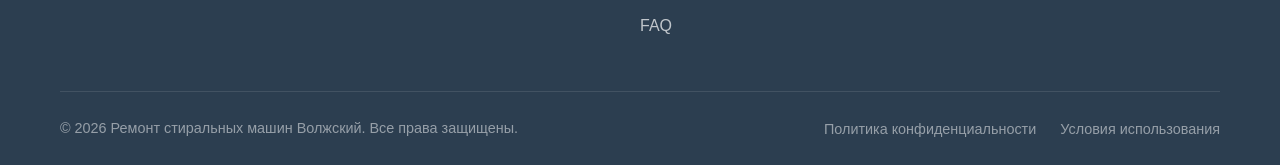
==== commit c4aef77e: "Update telephone numbers in index.html" ====
--- a/index.html
+++ b/index.html
@@ -32,7 +32,7 @@
         "name": "Ремонт стиральных машин Волжский",
         "description": "Профессиональный ремонт стиральных машин в Волжском с выездом мастера и гарантией до 12 месяцев",
         "url": "https://wasch-repair.com/",
-        "telephone": "+7-900-000-00-00",
+        "telephone": "+7 (999) 232-87-06",
         "address": {
             "@type": "PostalAddress",
             "streetAddress": "Волжский",
@@ -57,11 +57,11 @@
             <div class="container">
                 <a href="#" class="logo">Волжский</a>
                 <div class="nav-phone">
-                    <a href="tel:+79000000000" class="phone-link">
+                    <a href="tel:+7(999)232-87-06" class="phone-link">
                         <svg width="16" height="16" viewBox="0 0 24 24" fill="none" stroke="currentColor" stroke-width="2">
                             <path d="M22 16.92v3a2 2 0 0 1-2.18 2 19.79 19.79 0 0 1-8.63-3.07 19.5 19.5 0 0 1-6-6 19.79 19.79 0 0 1-3.07-8.67A2 2 0 0 1 4.11 2h3a2 2 0 0 1 2 1.72 12.84 12.84 0 0 0 .7 2.81 2 2 0 0 1-.45 2.11L8.09 9.91a16 16 0 0 0 6 6l1.27-1.27a2 2 0 0 1 2.11-.45 12.84 12.84 0 0 0 2.81.7A2 2 0 0 1 22 16.92z"/>
                         </svg>
-                        +7 (900) 000-00-00
+                            +7 (999) 232-87-06
                     </a>
                     <span class="status-indicator">Работаем сегодня</span>
                 </div>
@@ -96,7 +96,7 @@
                         <p>Если машина перестала отжимать, не запускается или течёт, мы приедем в удобное время, устраним неисправность за один визит и вернём привычный комфорт в дом.</p>
                         <div class="hero-cta">
                             <a href="#" class="btn btn-primary btn-large open-popup">Оставить заявку</a>
-                            <a href="tel:+79000000000" class="btn btn-secondary btn-large">Позвонить сейчас</a>
+                            <a href="tel:+7(999)232-87-06" class="btn btn-secondary btn-large">Позвонить сейчас</a>
                         </div>
                         <div class="trust-indicators">
                             <div class="trust-item">
@@ -595,7 +595,7 @@
                                 <svg width="24" height="24" viewBox="0 0 24 24" fill="none" stroke="currentColor" stroke-width="2">
                                     <path d="M22 16.92v3a2 2 0 0 1-2.18 2 19.79 19.79 0 0 1-8.63-3.07 19.5 19.5 0 0 1-6-6 19.79 19.79 0 0 1-3.07-8.67A2 2 0 0 1 4.11 2h3a2 2 0 0 1 2 1.72 12.84 12.84 0 0 0 .7 2.81 2 2 0 0 1-.45 2.11L8.09 9.91a16 16 0 0 0 6 6l1.27-1.27a2 2 0 0 1 2.11-.45 12.84 12.84 0 0 0 2.81.7A2 2 0 0 1 22 16.92z"/>
                                 </svg>
-                                <a href="tel:+79000000000">+7 (900) 000-00-00</a>
+                                <a href="tel:+7(999)232-87-06">+7 (999) 232-87-06</a>
                                 <span class="contact-note">Работаем ежедневно</span>
                             </div>
                             <div class="contact-item">
@@ -679,7 +679,7 @@
                 <div class="footer-section">
                     <h4>Контакты</h4>
                     <ul>
-                        <li><a href="tel:+79000000000">+7 (900) 000-00-00</a></li>
+                        <li><a href="tel:+7 (999) 232-87-06">+7 (999) 232-87-06</a></li>
                         <li><a href="mailto:info@wasch-repair.com">info@wasch-repair.com</a></li>
                         <li>Волжский</li>
                     </ul>
@@ -728,7 +728,7 @@
     </div>
 
     <div class="mobile-cta" id="mobileCta">
-        <a href="tel:+79000000000" class="btn btn-primary btn-full">
+        <a href="tel:+7 (999) 232-87-06" class="btn btn-primary btn-full">
             <svg width="20" height="20" viewBox="0 0 24 24" fill="none" stroke="currentColor" stroke-width="2">
                 <path d="M22 16.92v3a2 2 0 0 1-2.18 2 19.79 19.79 0 0 1-8.63-3.07 19.5 19.5 0 0 1-6-6 19.79 19.79 0 0 1-3.07-8.67A2 2 0 0 1 4.11 2h3a2 2 0 0 1 2 1.72 12.84 12.84 0 0 0 .7 2.81 2 2 0 0 1-.45 2.11L8.09 9.91a16 16 0 0 0 6 6l1.27-1.27a2 2 0 0 1 2.11-.45 12.84 12.84 0 0 0 2.81.7A2 2 0 0 1 22 16.92z"/>
             </svg>
